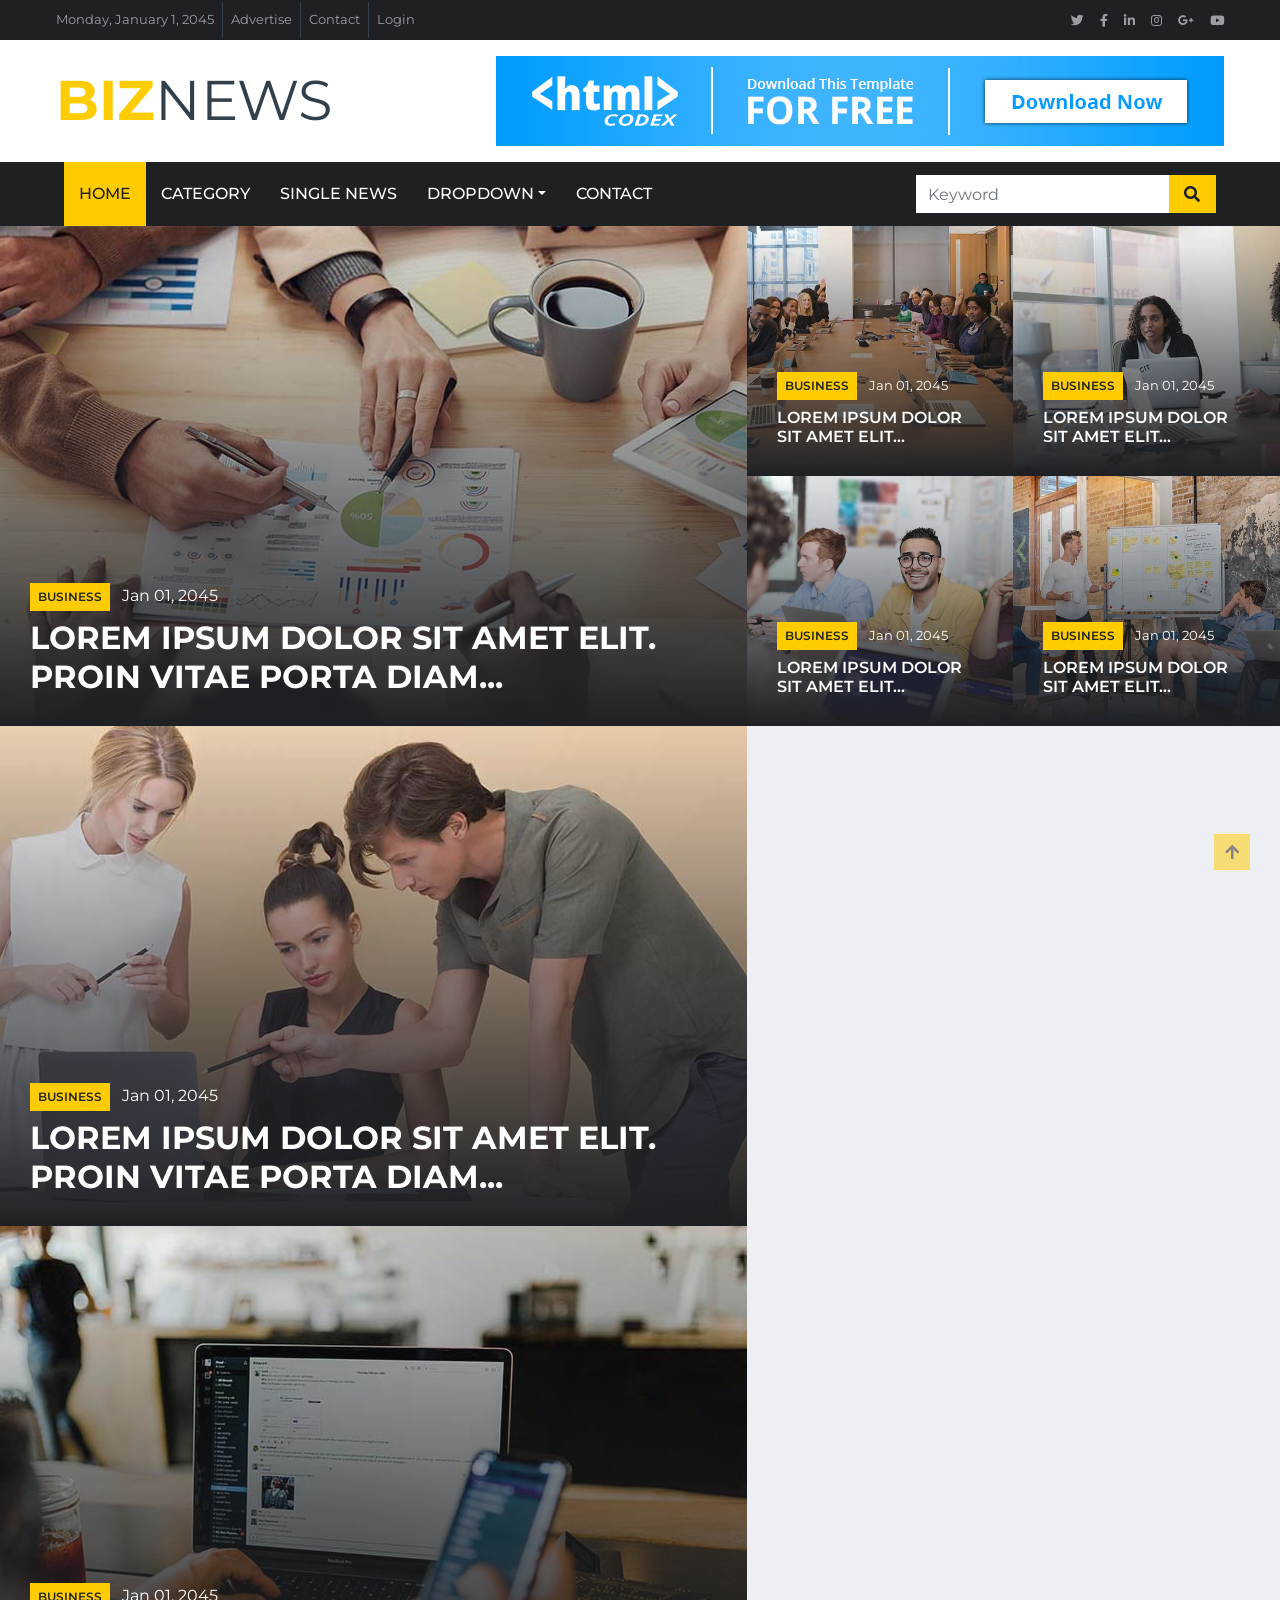
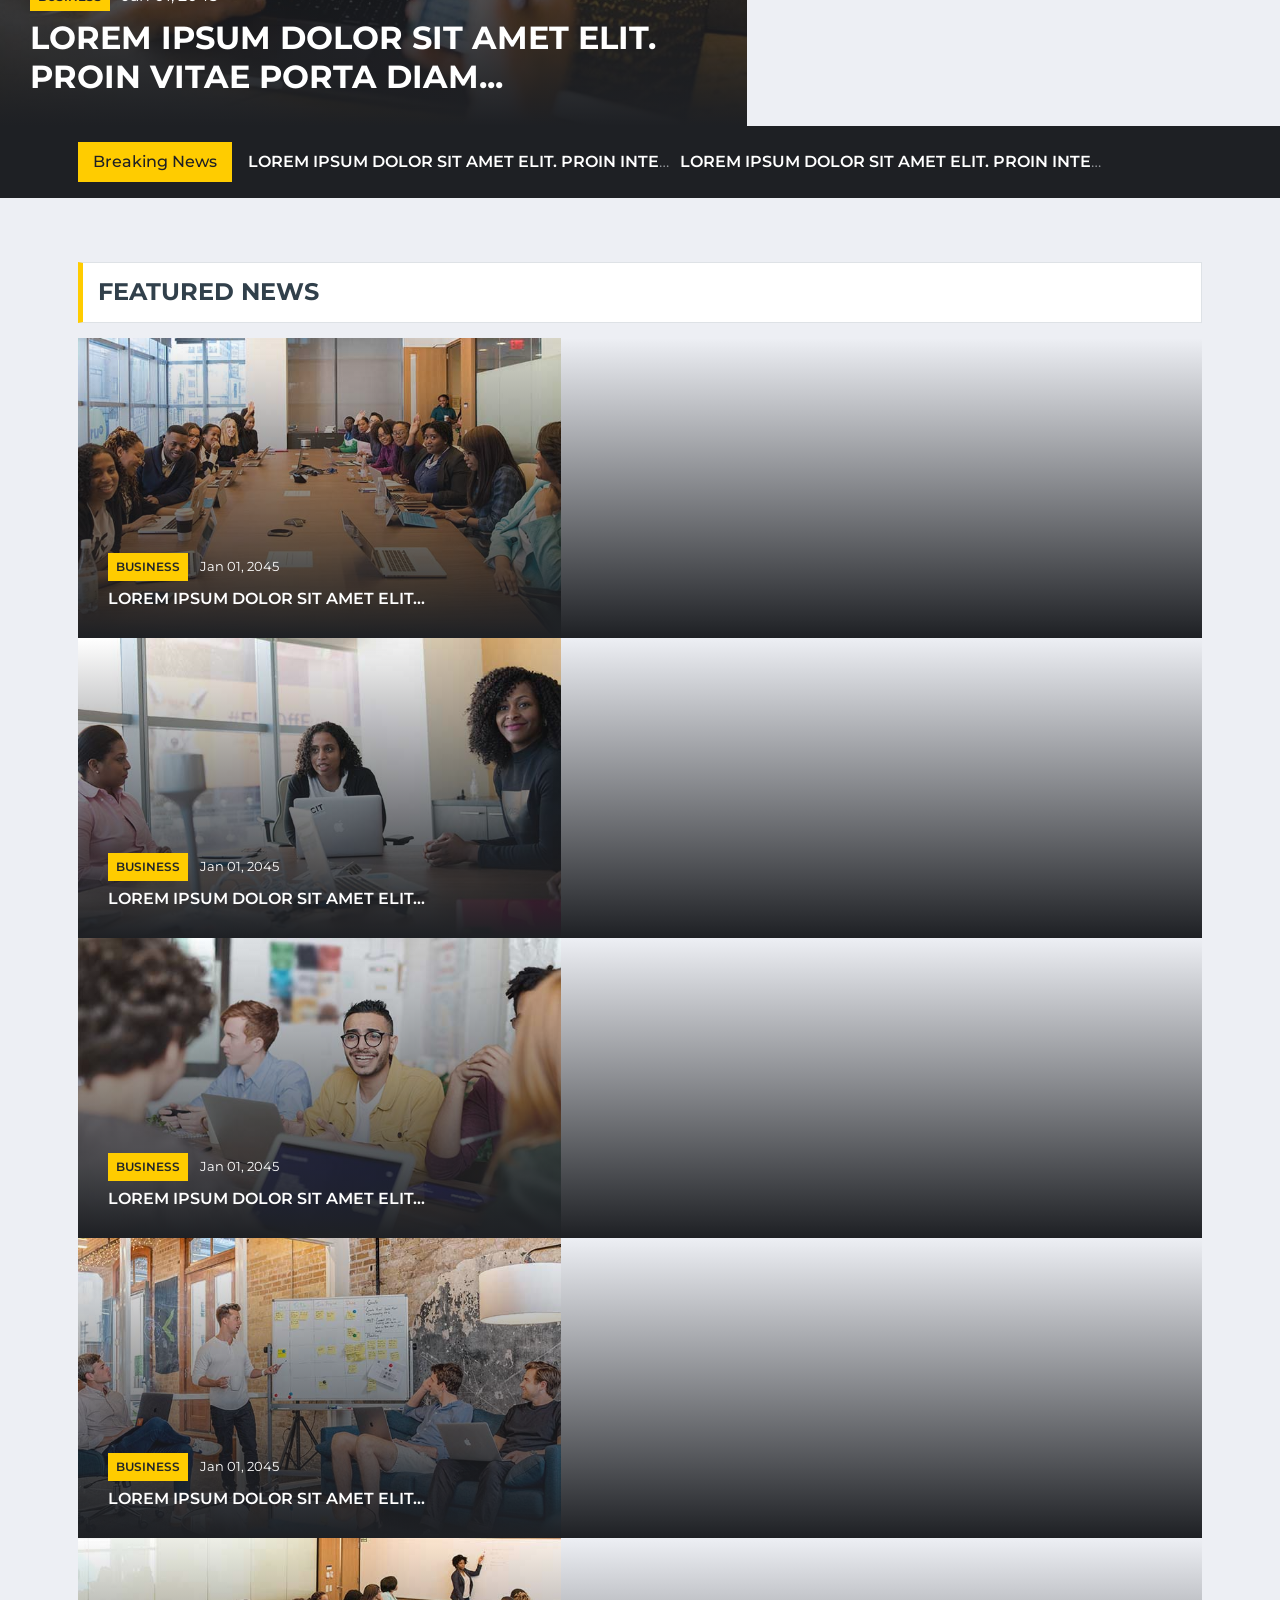
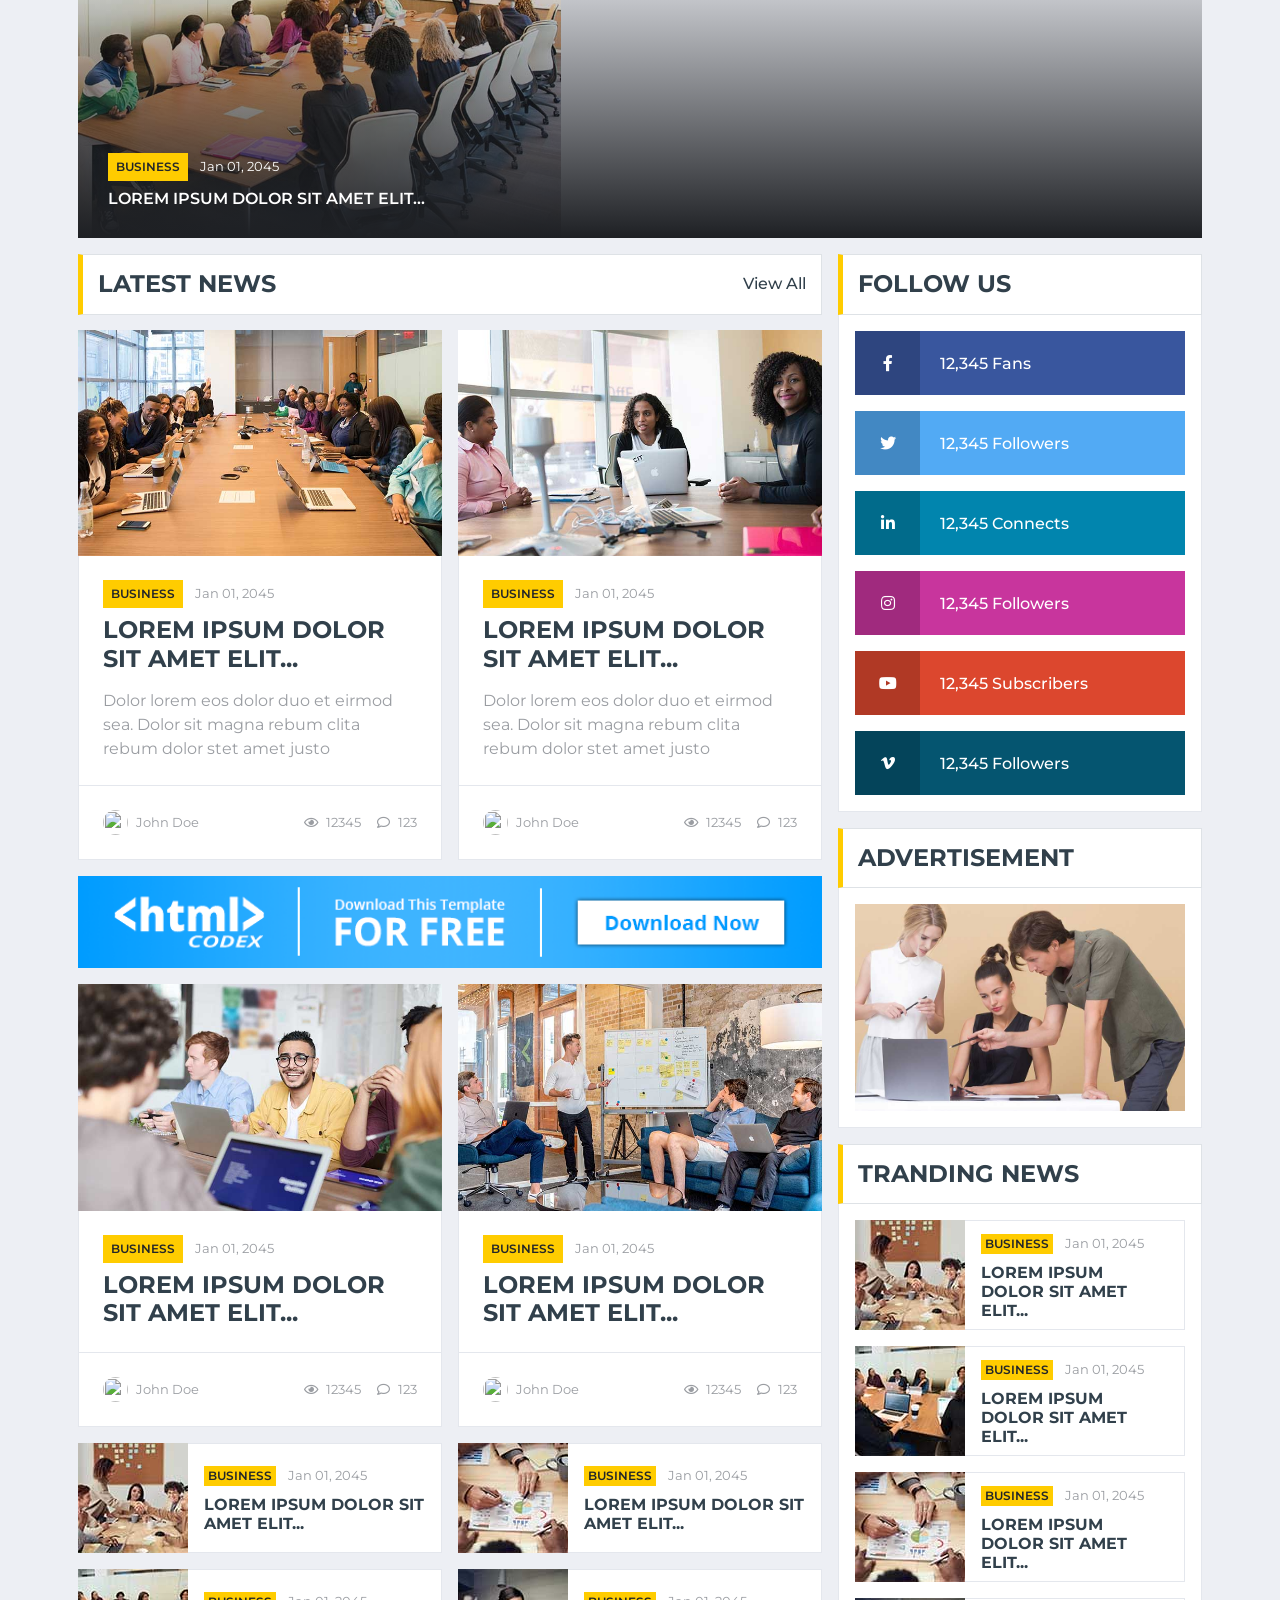
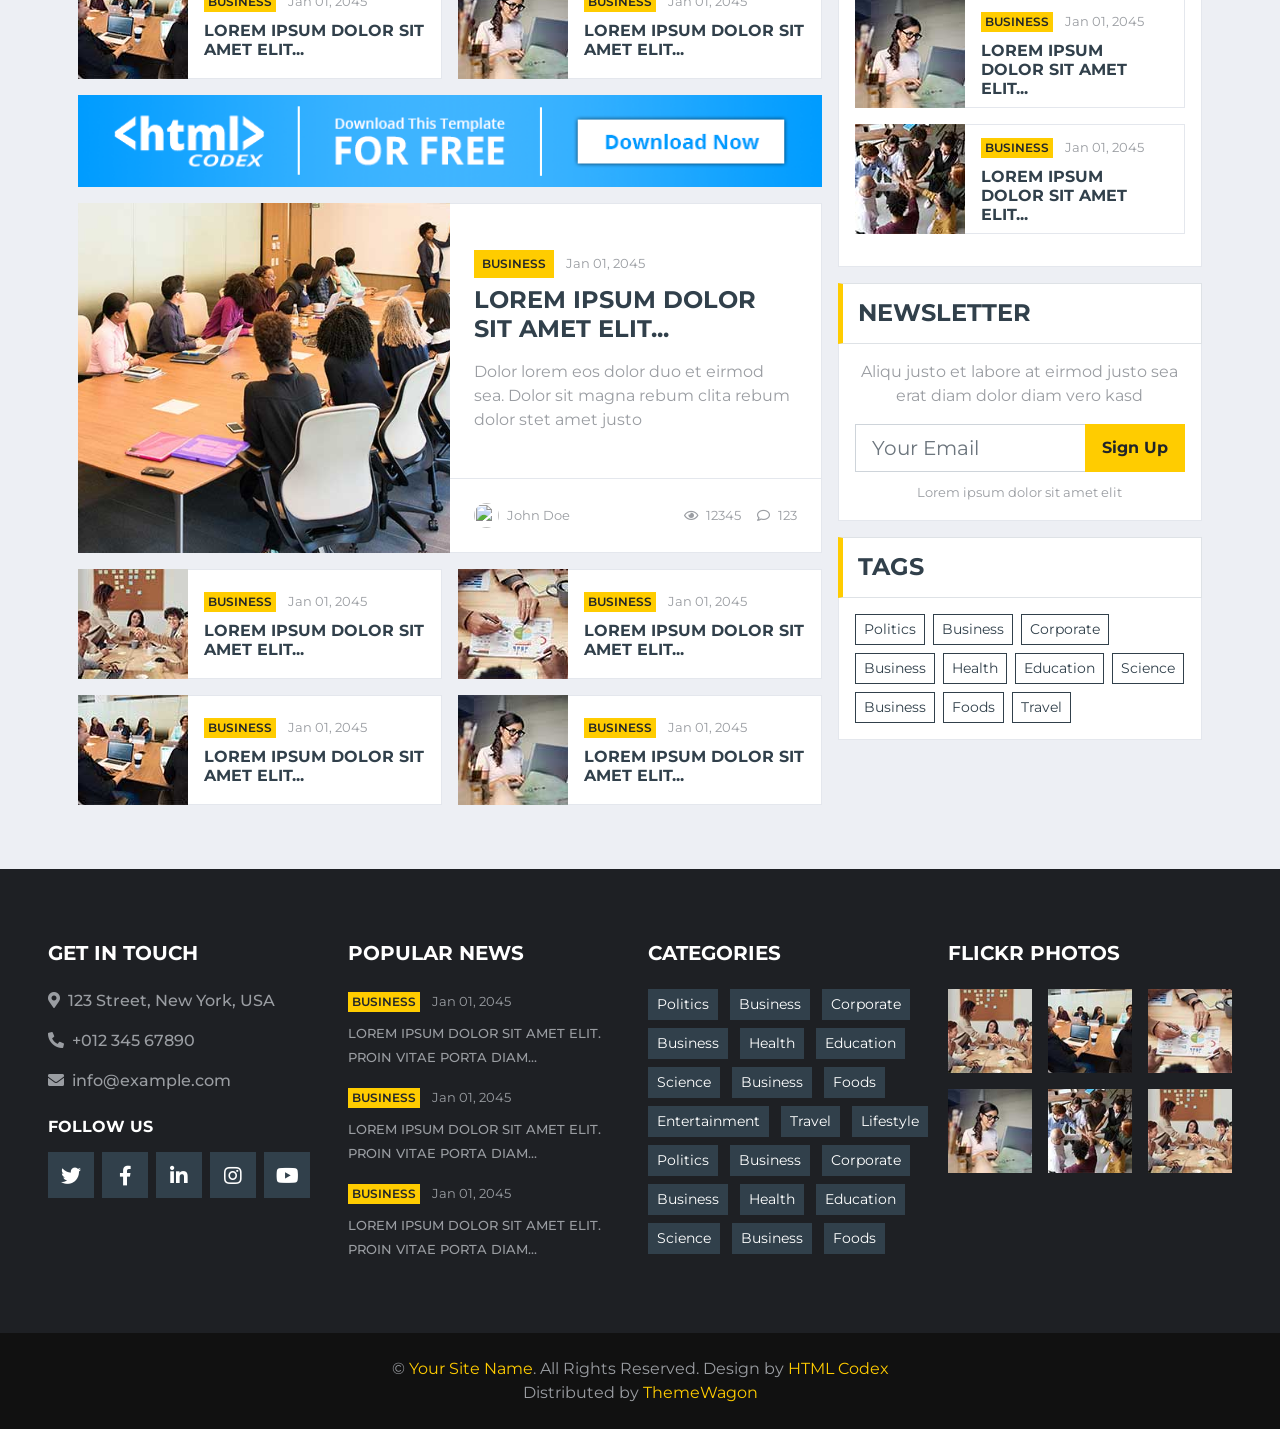
==== website/index.html @ 87447e47 "added the files" ====
<!DOCTYPE html>
<html lang="en">

<head>
    <meta charset="utf-8">
    <title>BizNews - Free News Website Template</title>
    <meta content="width=device-width, initial-scale=1.0" name="viewport">
    <meta content="Free HTML Templates" name="keywords">
    <meta content="Free HTML Templates" name="description">

    <!-- Favicon -->
    <link href="img/favicon.ico" rel="icon">

    <!-- Google Web Fonts -->
    <link rel="preconnect" href="https://fonts.gstatic.com">
    <link href="https://fonts.googleapis.com/css2?family=Montserrat:wght@400;500;600;700&display=swap" rel="stylesheet">  

    <!-- Font Awesome -->
    <link href="https://cdnjs.cloudflare.com/ajax/libs/font-awesome/5.15.0/css/all.min.css" rel="stylesheet">

    <!-- Libraries Stylesheet -->
    <link href="lib/owlcarousel/assets/owl.carousel.min.css" rel="stylesheet">

    <!-- Customized Bootstrap Stylesheet -->
    <link href="css/style.css" rel="stylesheet">
</head>

<body>
    <!-- Topbar Start -->
    <div class="container-fluid d-none d-lg-block">
        <div class="row align-items-center bg-dark px-lg-5">
            <div class="col-lg-9">
                <nav class="navbar navbar-expand-sm bg-dark p-0">
                    <ul class="navbar-nav ml-n2">
                        <li class="nav-item border-right border-secondary">
                            <a class="nav-link text-body small" href="#">Monday, January 1, 2045</a>
                        </li>
                        <li class="nav-item border-right border-secondary">
                            <a class="nav-link text-body small" href="#">Advertise</a>
                        </li>
                        <li class="nav-item border-right border-secondary">
                            <a class="nav-link text-body small" href="#">Contact</a>
                        </li>
                        <li class="nav-item">
                            <a class="nav-link text-body small" href="login.html">Login</a>
                        </li>
                    </ul>
                </nav>
            </div>
            <div class="col-lg-3 text-right d-none d-md-block">
                <nav class="navbar navbar-expand-sm bg-dark p-0">
                    <ul class="navbar-nav ml-auto mr-n2">
                        <li class="nav-item">
                            <a class="nav-link text-body" href="#"><small class="fab fa-twitter"></small></a>
                        </li>
                        <li class="nav-item">
                            <a class="nav-link text-body" href="#"><small class="fab fa-facebook-f"></small></a>
                        </li>
                        <li class="nav-item">
                            <a class="nav-link text-body" href="#"><small class="fab fa-linkedin-in"></small></a>
                        </li>
                        <li class="nav-item">
                            <a class="nav-link text-body" href="#"><small class="fab fa-instagram"></small></a>
                        </li>
                        <li class="nav-item">
                            <a class="nav-link text-body" href="#"><small class="fab fa-google-plus-g"></small></a>
                        </li>
                        <li class="nav-item">
                            <a class="nav-link text-body" href="#"><small class="fab fa-youtube"></small></a>
                        </li>
                    </ul>
                </nav>
            </div>
        </div>
        <div class="row align-items-center bg-white py-3 px-lg-5">
            <div class="col-lg-4">
                <a href="index.html" class="navbar-brand p-0 d-none d-lg-block">
                    <h1 class="m-0 display-4 text-uppercase text-primary">Biz<span class="text-secondary font-weight-normal">News</span></h1>
                </a>
            </div>
            <div class="col-lg-8 text-center text-lg-right">
                <a href="https://htmlcodex.com"><img class="img-fluid" src="img/ads-728x90.png" alt=""></a>
            </div>
        </div>
    </div>
    <!-- Topbar End -->


    <!-- Navbar Start -->
    <div class="container-fluid p-0">
        <nav class="navbar navbar-expand-lg bg-dark navbar-dark py-2 py-lg-0 px-lg-5">
            <a href="index.html" class="navbar-brand d-block d-lg-none">
                <h1 class="m-0 display-4 text-uppercase text-primary">Biz<span class="text-white font-weight-normal">News</span></h1>
            </a>
            <button type="button" class="navbar-toggler" data-toggle="collapse" data-target="#navbarCollapse">
                <span class="navbar-toggler-icon"></span>
            </button>
            <div class="collapse navbar-collapse justify-content-between px-0 px-lg-3" id="navbarCollapse">
                <div class="navbar-nav mr-auto py-0">
                    <a href="index.html" class="nav-item nav-link active">Home</a>
                    <a href="category.html" class="nav-item nav-link">Category</a>
                    <a href="single.html" class="nav-item nav-link">Single News</a>
                    <div class="nav-item dropdown">
                        <a href="#" class="nav-link dropdown-toggle" data-toggle="dropdown">Dropdown</a>
                        <div class="dropdown-menu rounded-0 m-0">
                            <a href="#" class="dropdown-item">Menu item 1</a>
                            <a href="#" class="dropdown-item">Menu item 2</a>
                            <a href="#" class="dropdown-item">Menu item 3</a>
                        </div>
                    </div>
                    <a href="contact.html" class="nav-item nav-link">Contact</a>
                </div>
                <div class="input-group ml-auto d-none d-lg-flex" style="width: 100%; max-width: 300px;">
                    <input type="text" class="form-control border-0" placeholder="Keyword">
                    <div class="input-group-append">
                        <button class="input-group-text bg-primary text-dark border-0 px-3"><i
                                class="fa fa-search"></i></button>
                    </div>
                </div>
            </div>
        </nav>
    </div>
    <!-- Navbar End -->


    <!-- Main News Slider Start -->
    <div class="container-fluid">
        <div class="row">
            <div class="col-lg-7 px-0">
                <div class="owl-carousel main-carousel position-relative">
                    <div class="position-relative overflow-hidden" style="height: 500px;">
                        <img class="img-fluid h-100" src="img/news-800x500-1.jpg" style="object-fit: cover;">
                        <div class="overlay">
                            <div class="mb-2">
                                <a class="badge badge-primary text-uppercase font-weight-semi-bold p-2 mr-2"
                                    href="">Business</a>
                                <a class="text-white" href="">Jan 01, 2045</a>
                            </div>
                            <a class="h2 m-0 text-white text-uppercase font-weight-bold" href="">Lorem ipsum dolor sit amet elit. Proin vitae porta diam...</a>
                        </div>
                    </div>
                    <div class="position-relative overflow-hidden" style="height: 500px;">
                        <img class="img-fluid h-100" src="img/news-800x500-2.jpg" style="object-fit: cover;">
                        <div class="overlay">
                            <div class="mb-2">
                                <a class="badge badge-primary text-uppercase font-weight-semi-bold p-2 mr-2"
                                    href="">Business</a>
                                <a class="text-white" href="">Jan 01, 2045</a>
                            </div>
                            <a class="h2 m-0 text-white text-uppercase font-weight-bold" href="">Lorem ipsum dolor sit amet elit. Proin vitae porta diam...</a>
                        </div>
                    </div>
                    <div class="position-relative overflow-hidden" style="height: 500px;">
                        <img class="img-fluid h-100" src="img/news-800x500-3.jpg" style="object-fit: cover;">
                        <div class="overlay">
                            <div class="mb-2">
                                <a class="badge badge-primary text-uppercase font-weight-semi-bold p-2 mr-2"
                                    href="">Business</a>
                                <a class="text-white" href="">Jan 01, 2045</a>
                            </div>
                            <a class="h2 m-0 text-white text-uppercase font-weight-bold" href="">Lorem ipsum dolor sit amet elit. Proin vitae porta diam...</a>
                        </div>
                    </div>
                </div>
            </div>
            <div class="col-lg-5 px-0">
                <div class="row mx-0">
                    <div class="col-md-6 px-0">
                        <div class="position-relative overflow-hidden" style="height: 250px;">
                            <img class="img-fluid w-100 h-100" src="img/news-700x435-1.jpg" style="object-fit: cover;">
                            <div class="overlay">
                                <div class="mb-2">
                                    <a class="badge badge-primary text-uppercase font-weight-semi-bold p-2 mr-2"
                                        href="">Business</a>
                                    <a class="text-white" href=""><small>Jan 01, 2045</small></a>
                                </div>
                                <a class="h6 m-0 text-white text-uppercase font-weight-semi-bold" href="">Lorem ipsum dolor sit amet elit...</a>
                            </div>
                        </div>
                    </div>
                    <div class="col-md-6 px-0">
                        <div class="position-relative overflow-hidden" style="height: 250px;">
                            <img class="img-fluid w-100 h-100" src="img/news-700x435-2.jpg" style="object-fit: cover;">
                            <div class="overlay">
                                <div class="mb-2">
                                    <a class="badge badge-primary text-uppercase font-weight-semi-bold p-2 mr-2"
                                        href="">Business</a>
                                    <a class="text-white" href=""><small>Jan 01, 2045</small></a>
                                </div>
                                <a class="h6 m-0 text-white text-uppercase font-weight-semi-bold" href="">Lorem ipsum dolor sit amet elit...</a>
                            </div>
                        </div>
                    </div>
                    <div class="col-md-6 px-0">
                        <div class="position-relative overflow-hidden" style="height: 250px;">
                            <img class="img-fluid w-100 h-100" src="img/news-700x435-3.jpg" style="object-fit: cover;">
                            <div class="overlay">
                                <div class="mb-2">
                                    <a class="badge badge-primary text-uppercase font-weight-semi-bold p-2 mr-2"
                                        href="">Business</a>
                                    <a class="text-white" href=""><small>Jan 01, 2045</small></a>
                                </div>
                                <a class="h6 m-0 text-white text-uppercase font-weight-semi-bold" href="">Lorem ipsum dolor sit amet elit...</a>
                            </div>
                        </div>
                    </div>
                    <div class="col-md-6 px-0">
                        <div class="position-relative overflow-hidden" style="height: 250px;">
                            <img class="img-fluid w-100 h-100" src="img/news-700x435-4.jpg" style="object-fit: cover;">
                            <div class="overlay">
                                <div class="mb-2">
                                    <a class="badge badge-primary text-uppercase font-weight-semi-bold p-2 mr-2"
                                        href="">Business</a>
                                    <a class="text-white" href=""><small>Jan 01, 2045</small></a>
                                </div>
                                <a class="h6 m-0 text-white text-uppercase font-weight-semi-bold" href="">Lorem ipsum dolor sit amet elit...</a>
                            </div>
                        </div>
                    </div>
                </div>
            </div>
        </div>
    </div>
    <!-- Main News Slider End -->


    <!-- Breaking News Start -->
    <div class="container-fluid bg-dark py-3 mb-3">
        <div class="container">
            <div class="row align-items-center bg-dark">
                <div class="col-12">
                    <div class="d-flex justify-content-between">
                        <div class="bg-primary text-dark text-center font-weight-medium py-2" style="width: 170px;">Breaking News</div>
                        <div class="owl-carousel tranding-carousel position-relative d-inline-flex align-items-center ml-3"
                            style="width: calc(100% - 170px); padding-right: 90px;">
                            <div class="text-truncate"><a class="text-white text-uppercase font-weight-semi-bold" href="">Lorem ipsum dolor sit amet elit. Proin interdum lacus eget ante tincidunt, sed faucibus nisl sodales</a></div>
                            <div class="text-truncate"><a class="text-white text-uppercase font-weight-semi-bold" href="">Lorem ipsum dolor sit amet elit. Proin interdum lacus eget ante tincidunt, sed faucibus nisl sodales</a></div>
                        </div>
                    </div>
                </div>
            </div>
        </div>
    </div>
    <!-- Breaking News End -->


    <!-- Featured News Slider Start -->
    <div class="container-fluid pt-5 mb-3">
        <div class="container">
            <div class="section-title">
                <h4 class="m-0 text-uppercase font-weight-bold">Featured News</h4>
            </div>
            <div class="owl-carousel news-carousel carousel-item-4 position-relative">
                <div class="position-relative overflow-hidden" style="height: 300px;">
                    <img class="img-fluid h-100" src="img/news-700x435-1.jpg" style="object-fit: cover;">
                    <div class="overlay">
                        <div class="mb-2">
                            <a class="badge badge-primary text-uppercase font-weight-semi-bold p-2 mr-2"
                                href="">Business</a>
                            <a class="text-white" href=""><small>Jan 01, 2045</small></a>
                        </div>
                        <a class="h6 m-0 text-white text-uppercase font-weight-semi-bold" href="">Lorem ipsum dolor sit amet elit...</a>
                    </div>
                </div>
                <div class="position-relative overflow-hidden" style="height: 300px;">
                    <img class="img-fluid h-100" src="img/news-700x435-2.jpg" style="object-fit: cover;">
                    <div class="overlay">
                        <div class="mb-2">
                            <a class="badge badge-primary text-uppercase font-weight-semi-bold p-2 mr-2"
                                href="">Business</a>
                            <a class="text-white" href=""><small>Jan 01, 2045</small></a>
                        </div>
                        <a class="h6 m-0 text-white text-uppercase font-weight-semi-bold" href="">Lorem ipsum dolor sit amet elit...</a>
                    </div>
                </div>
                <div class="position-relative overflow-hidden" style="height: 300px;">
                    <img class="img-fluid h-100" src="img/news-700x435-3.jpg" style="object-fit: cover;">
                    <div class="overlay">
                        <div class="mb-2">
                            <a class="badge badge-primary text-uppercase font-weight-semi-bold p-2 mr-2"
                                href="">Business</a>
                            <a class="text-white" href=""><small>Jan 01, 2045</small></a>
                        </div>
                        <a class="h6 m-0 text-white text-uppercase font-weight-semi-bold" href="">Lorem ipsum dolor sit amet elit...</a>
                    </div>
                </div>
                <div class="position-relative overflow-hidden" style="height: 300px;">
                    <img class="img-fluid h-100" src="img/news-700x435-4.jpg" style="object-fit: cover;">
                    <div class="overlay">
                        <div class="mb-2">
                            <a class="badge badge-primary text-uppercase font-weight-semi-bold p-2 mr-2"
                                href="">Business</a>
                            <a class="text-white" href=""><small>Jan 01, 2045</small></a>
                        </div>
                        <a class="h6 m-0 text-white text-uppercase font-weight-semi-bold" href="">Lorem ipsum dolor sit amet elit...</a>
                    </div>
                </div>
                <div class="position-relative overflow-hidden" style="height: 300px;">
                    <img class="img-fluid h-100" src="img/news-700x435-5.jpg" style="object-fit: cover;">
                    <div class="overlay">
                        <div class="mb-2">
                            <a class="badge badge-primary text-uppercase font-weight-semi-bold p-2 mr-2"
                                href="">Business</a>
                            <a class="text-white" href=""><small>Jan 01, 2045</small></a>
                        </div>
                        <a class="h6 m-0 text-white text-uppercase font-weight-semi-bold" href="">Lorem ipsum dolor sit amet elit...</a>
                    </div>
                </div>
            </div>
        </div>
    </div>
    <!-- Featured News Slider End -->


    <!-- News With Sidebar Start -->
    <div class="container-fluid">
        <div class="container">
            <div class="row">
                <div class="col-lg-8">
                    <div class="row">
                        <div class="col-12">
                            <div class="section-title">
                                <h4 class="m-0 text-uppercase font-weight-bold">Latest News</h4>
                                <a class="text-secondary font-weight-medium text-decoration-none" href="">View All</a>
                            </div>
                        </div>
                        <div class="col-lg-6">
                            <div class="position-relative mb-3">
                                <img class="img-fluid w-100" src="img/news-700x435-1.jpg" style="object-fit: cover;">
                                <div class="bg-white border border-top-0 p-4">
                                    <div class="mb-2">
                                        <a class="badge badge-primary text-uppercase font-weight-semi-bold p-2 mr-2"
                                            href="">Business</a>
                                        <a class="text-body" href=""><small>Jan 01, 2045</small></a>
                                    </div>
                                    <a class="h4 d-block mb-3 text-secondary text-uppercase font-weight-bold" href="">Lorem ipsum dolor sit amet elit...</a>
                                    <p class="m-0">Dolor lorem eos dolor duo et eirmod sea. Dolor sit magna
                                        rebum clita rebum dolor stet amet justo</p>
                                </div>
                                <div class="d-flex justify-content-between bg-white border border-top-0 p-4">
                                    <div class="d-flex align-items-center">
                                        <img class="rounded-circle mr-2" src="img/user.jpg" width="25" height="25" alt="">
                                        <small>John Doe</small>
                                    </div>
                                    <div class="d-flex align-items-center">
                                        <small class="ml-3"><i class="far fa-eye mr-2"></i>12345</small>
                                        <small class="ml-3"><i class="far fa-comment mr-2"></i>123</small>
                                    </div>
                                </div>
                            </div>
                        </div>
                        <div class="col-lg-6">
                            <div class="position-relative mb-3">
                                <img class="img-fluid w-100" src="img/news-700x435-2.jpg" style="object-fit: cover;">
                                <div class="bg-white border border-top-0 p-4">
                                    <div class="mb-2">
                                        <a class="badge badge-primary text-uppercase font-weight-semi-bold p-2 mr-2"
                                            href="">Business</a>
                                        <a class="text-body" href=""><small>Jan 01, 2045</small></a>
                                    </div>
                                    <a class="h4 d-block mb-3 text-secondary text-uppercase font-weight-bold" href="">Lorem ipsum dolor sit amet elit...</a>
                                    <p class="m-0">Dolor lorem eos dolor duo et eirmod sea. Dolor sit magna
                                        rebum clita rebum dolor stet amet justo</p>
                                </div>
                                <div class="d-flex justify-content-between bg-white border border-top-0 p-4">
                                    <div class="d-flex align-items-center">
                                        <img class="rounded-circle mr-2" src="img/user.jpg" width="25" height="25" alt="">
                                        <small>John Doe</small>
                                    </div>
                                    <div class="d-flex align-items-center">
                                        <small class="ml-3"><i class="far fa-eye mr-2"></i>12345</small>
                                        <small class="ml-3"><i class="far fa-comment mr-2"></i>123</small>
                                    </div>
                                </div>
                            </div>
                        </div>
                        <div class="col-lg-12 mb-3">
                            <a href=""><img class="img-fluid w-100" src="img/ads-728x90.png" alt=""></a>
                        </div>
                        <div class="col-lg-6">
                            <div class="position-relative mb-3">
                                <img class="img-fluid w-100" src="img/news-700x435-3.jpg" style="object-fit: cover;">
                                <div class="bg-white border border-top-0 p-4">
                                    <div class="mb-2">
                                        <a class="badge badge-primary text-uppercase font-weight-semi-bold p-2 mr-2"
                                            href="">Business</a>
                                        <a class="text-body" href=""><small>Jan 01, 2045</small></a>
                                    </div>
                                    <a class="h4 d-block mb-0 text-secondary text-uppercase font-weight-bold" href="">Lorem ipsum dolor sit amet elit...</a>
                                </div>
                                <div class="d-flex justify-content-between bg-white border border-top-0 p-4">
                                    <div class="d-flex align-items-center">
                                        <img class="rounded-circle mr-2" src="img/user.jpg" width="25" height="25" alt="">
                                        <small>John Doe</small>
                                    </div>
                                    <div class="d-flex align-items-center">
                                        <small class="ml-3"><i class="far fa-eye mr-2"></i>12345</small>
                                        <small class="ml-3"><i class="far fa-comment mr-2"></i>123</small>
                                    </div>
                                </div>
                            </div>
                        </div>
                        <div class="col-lg-6">
                            <div class="position-relative mb-3">
                                <img class="img-fluid w-100" src="img/news-700x435-4.jpg" style="object-fit: cover;">
                                <div class="bg-white border border-top-0 p-4">
                                    <div class="mb-2">
                                        <a class="badge badge-primary text-uppercase font-weight-semi-bold p-2 mr-2"
                                            href="">Business</a>
                                        <a class="text-body" href=""><small>Jan 01, 2045</small></a>
                                    </div>
                                    <a class="h4 d-block mb-0 text-secondary text-uppercase font-weight-bold" href="">Lorem ipsum dolor sit amet elit...</a>
                                </div>
                                <div class="d-flex justify-content-between bg-white border border-top-0 p-4">
                                    <div class="d-flex align-items-center">
                                        <img class="rounded-circle mr-2" src="img/user.jpg" width="25" height="25" alt="">
                                        <small>John Doe</small>
                                    </div>
                                    <div class="d-flex align-items-center">
                                        <small class="ml-3"><i class="far fa-eye mr-2"></i>12345</small>
                                        <small class="ml-3"><i class="far fa-comment mr-2"></i>123</small>
                                    </div>
                                </div>
                            </div>
                        </div>
                        <div class="col-lg-6">
                            <div class="d-flex align-items-center bg-white mb-3" style="height: 110px;">
                                <img class="img-fluid" src="img/news-110x110-1.jpg" alt="">
                                <div class="w-100 h-100 px-3 d-flex flex-column justify-content-center border border-left-0">
                                    <div class="mb-2">
                                        <a class="badge badge-primary text-uppercase font-weight-semi-bold p-1 mr-2" href="">Business</a>
                                        <a class="text-body" href=""><small>Jan 01, 2045</small></a>
                                    </div>
                                    <a class="h6 m-0 text-secondary text-uppercase font-weight-bold" href="">Lorem ipsum dolor sit amet elit...</a>
                                </div>
                            </div>
                            <div class="d-flex align-items-center bg-white mb-3" style="height: 110px;">
                                <img class="img-fluid" src="img/news-110x110-2.jpg" alt="">
                                <div class="w-100 h-100 px-3 d-flex flex-column justify-content-center border border-left-0">
                                    <div class="mb-2">
                                        <a class="badge badge-primary text-uppercase font-weight-semi-bold p-1 mr-2" href="">Business</a>
                                        <a class="text-body" href=""><small>Jan 01, 2045</small></a>
                                    </div>
                                    <a class="h6 m-0 text-secondary text-uppercase font-weight-bold" href="">Lorem ipsum dolor sit amet elit...</a>
                                </div>
                            </div>
                        </div>
                        <div class="col-lg-6">
                            <div class="d-flex align-items-center bg-white mb-3" style="height: 110px;">
                                <img class="img-fluid" src="img/news-110x110-3.jpg" alt="">
                                <div class="w-100 h-100 px-3 d-flex flex-column justify-content-center border border-left-0">
                                    <div class="mb-2">
                                        <a class="badge badge-primary text-uppercase font-weight-semi-bold p-1 mr-2" href="">Business</a>
                                        <a class="text-body" href=""><small>Jan 01, 2045</small></a>
                                    </div>
                                    <a class="h6 m-0 text-secondary text-uppercase font-weight-bold" href="">Lorem ipsum dolor sit amet elit...</a>
                                </div>
                            </div>
                            <div class="d-flex align-items-center bg-white mb-3" style="height: 110px;">
                                <img class="img-fluid" src="img/news-110x110-4.jpg" alt="">
                                <div class="w-100 h-100 px-3 d-flex flex-column justify-content-center border border-left-0">
                                    <div class="mb-2">
                                        <a class="badge badge-primary text-uppercase font-weight-semi-bold p-1 mr-2" href="">Business</a>
                                        <a class="text-body" href=""><small>Jan 01, 2045</small></a>
                                    </div>
                                    <a class="h6 m-0 text-secondary text-uppercase font-weight-bold" href="">Lorem ipsum dolor sit amet elit...</a>
                                </div>
                            </div>
                        </div>
                        <div class="col-lg-12 mb-3">
                            <a href=""><img class="img-fluid w-100" src="img/ads-728x90.png" alt=""></a>
                        </div>
                        <div class="col-lg-12">
                            <div class="row news-lg mx-0 mb-3">
                                <div class="col-md-6 h-100 px-0">
                                    <img class="img-fluid h-100" src="img/news-700x435-5.jpg" style="object-fit: cover;">
                                </div>
                                <div class="col-md-6 d-flex flex-column border bg-white h-100 px-0">
                                    <div class="mt-auto p-4">
                                        <div class="mb-2">
                                            <a class="badge badge-primary text-uppercase font-weight-semi-bold p-2 mr-2"
                                                href="">Business</a>
                                            <a class="text-body" href=""><small>Jan 01, 2045</small></a>
                                        </div>
                                        <a class="h4 d-block mb-3 text-secondary text-uppercase font-weight-bold" href="">Lorem ipsum dolor sit amet elit...</a>
                                        <p class="m-0">Dolor lorem eos dolor duo et eirmod sea. Dolor sit magna
                                            rebum clita rebum dolor stet amet justo</p>
                                    </div>
                                    <div class="d-flex justify-content-between bg-white border-top mt-auto p-4">
                                        <div class="d-flex align-items-center">
                                            <img class="rounded-circle mr-2" src="img/user.jpg" width="25" height="25" alt="">
                                            <small>John Doe</small>
                                        </div>
                                        <div class="d-flex align-items-center">
                                            <small class="ml-3"><i class="far fa-eye mr-2"></i>12345</small>
                                            <small class="ml-3"><i class="far fa-comment mr-2"></i>123</small>
                                        </div>
                                    </div>
                                </div>
                            </div>
                        </div>
                        <div class="col-lg-6">
                            <div class="d-flex align-items-center bg-white mb-3" style="height: 110px;">
                                <img class="img-fluid" src="img/news-110x110-1.jpg" alt="">
                                <div class="w-100 h-100 px-3 d-flex flex-column justify-content-center border border-left-0">
                                    <div class="mb-2">
                                        <a class="badge badge-primary text-uppercase font-weight-semi-bold p-1 mr-2" href="">Business</a>
                                        <a class="text-body" href=""><small>Jan 01, 2045</small></a>
                                    </div>
                                    <a class="h6 m-0 text-secondary text-uppercase font-weight-bold" href="">Lorem ipsum dolor sit amet elit...</a>
                                </div>
                            </div>
                            <div class="d-flex align-items-center bg-white mb-3" style="height: 110px;">
                                <img class="img-fluid" src="img/news-110x110-2.jpg" alt="">
                                <div class="w-100 h-100 px-3 d-flex flex-column justify-content-center border border-left-0">
                                    <div class="mb-2">
                                        <a class="badge badge-primary text-uppercase font-weight-semi-bold p-1 mr-2" href="">Business</a>
                                        <a class="text-body" href=""><small>Jan 01, 2045</small></a>
                                    </div>
                                    <a class="h6 m-0 text-secondary text-uppercase font-weight-bold" href="">Lorem ipsum dolor sit amet elit...</a>
                                </div>
                            </div>
                        </div>
                        <div class="col-lg-6">
                            <div class="d-flex align-items-center bg-white mb-3" style="height: 110px;">
                                <img class="img-fluid" src="img/news-110x110-3.jpg" alt="">
                                <div class="w-100 h-100 px-3 d-flex flex-column justify-content-center border border-left-0">
                                    <div class="mb-2">
                                        <a class="badge badge-primary text-uppercase font-weight-semi-bold p-1 mr-2" href="">Business</a>
                                        <a class="text-body" href=""><small>Jan 01, 2045</small></a>
                                    </div>
                                    <a class="h6 m-0 text-secondary text-uppercase font-weight-bold" href="">Lorem ipsum dolor sit amet elit...</a>
                                </div>
                            </div>
                            <div class="d-flex align-items-center bg-white mb-3" style="height: 110px;">
                                <img class="img-fluid" src="img/news-110x110-4.jpg" alt="">
                                <div class="w-100 h-100 px-3 d-flex flex-column justify-content-center border border-left-0">
                                    <div class="mb-2">
                                        <a class="badge badge-primary text-uppercase font-weight-semi-bold p-1 mr-2" href="">Business</a>
                                        <a class="text-body" href=""><small>Jan 01, 2045</small></a>
                                    </div>
                                    <a class="h6 m-0 text-secondary text-uppercase font-weight-bold" href="">Lorem ipsum dolor sit amet elit...</a>
                                </div>
                            </div>
                        </div>
                    </div>
                </div>
                
                <div class="col-lg-4">
                    <!-- Social Follow Start -->
                    <div class="mb-3">
                        <div class="section-title mb-0">
                            <h4 class="m-0 text-uppercase font-weight-bold">Follow Us</h4>
                        </div>
                        <div class="bg-white border border-top-0 p-3">
                            <a href="" class="d-block w-100 text-white text-decoration-none mb-3" style="background: #39569E;">
                                <i class="fab fa-facebook-f text-center py-4 mr-3" style="width: 65px; background: rgba(0, 0, 0, .2);"></i>
                                <span class="font-weight-medium">12,345 Fans</span>
                            </a>
                            <a href="" class="d-block w-100 text-white text-decoration-none mb-3" style="background: #52AAF4;">
                                <i class="fab fa-twitter text-center py-4 mr-3" style="width: 65px; background: rgba(0, 0, 0, .2);"></i>
                                <span class="font-weight-medium">12,345 Followers</span>
                            </a>
                            <a href="" class="d-block w-100 text-white text-decoration-none mb-3" style="background: #0185AE;">
                                <i class="fab fa-linkedin-in text-center py-4 mr-3" style="width: 65px; background: rgba(0, 0, 0, .2);"></i>
                                <span class="font-weight-medium">12,345 Connects</span>
                            </a>
                            <a href="" class="d-block w-100 text-white text-decoration-none mb-3" style="background: #C8359D;">
                                <i class="fab fa-instagram text-center py-4 mr-3" style="width: 65px; background: rgba(0, 0, 0, .2);"></i>
                                <span class="font-weight-medium">12,345 Followers</span>
                            </a>
                            <a href="" class="d-block w-100 text-white text-decoration-none mb-3" style="background: #DC472E;">
                                <i class="fab fa-youtube text-center py-4 mr-3" style="width: 65px; background: rgba(0, 0, 0, .2);"></i>
                                <span class="font-weight-medium">12,345 Subscribers</span>
                            </a>
                            <a href="" class="d-block w-100 text-white text-decoration-none" style="background: #055570;">
                                <i class="fab fa-vimeo-v text-center py-4 mr-3" style="width: 65px; background: rgba(0, 0, 0, .2);"></i>
                                <span class="font-weight-medium">12,345 Followers</span>
                            </a>
                        </div>
                    </div>
                    <!-- Social Follow End -->

                    <!-- Ads Start -->
                    <div class="mb-3">
                        <div class="section-title mb-0">
                            <h4 class="m-0 text-uppercase font-weight-bold">Advertisement</h4>
                        </div>
                        <div class="bg-white text-center border border-top-0 p-3">
                            <a href=""><img class="img-fluid" src="img/news-800x500-2.jpg" alt=""></a>
                        </div>
                    </div>
                    <!-- Ads End -->

                    <!-- Popular News Start -->
                    <div class="mb-3">
                        <div class="section-title mb-0">
                            <h4 class="m-0 text-uppercase font-weight-bold">Tranding News</h4>
                        </div>
                        <div class="bg-white border border-top-0 p-3">
                            <div class="d-flex align-items-center bg-white mb-3" style="height: 110px;">
                                <img class="img-fluid" src="img/news-110x110-1.jpg" alt="">
                                <div class="w-100 h-100 px-3 d-flex flex-column justify-content-center border border-left-0">
                                    <div class="mb-2">
                                        <a class="badge badge-primary text-uppercase font-weight-semi-bold p-1 mr-2" href="">Business</a>
                                        <a class="text-body" href=""><small>Jan 01, 2045</small></a>
                                    </div>
                                    <a class="h6 m-0 text-secondary text-uppercase font-weight-bold" href="">Lorem ipsum dolor sit amet elit...</a>
                                </div>
                            </div>
                            <div class="d-flex align-items-center bg-white mb-3" style="height: 110px;">
                                <img class="img-fluid" src="img/news-110x110-2.jpg" alt="">
                                <div class="w-100 h-100 px-3 d-flex flex-column justify-content-center border border-left-0">
                                    <div class="mb-2">
                                        <a class="badge badge-primary text-uppercase font-weight-semi-bold p-1 mr-2" href="">Business</a>
                                        <a class="text-body" href=""><small>Jan 01, 2045</small></a>
                                    </div>
                                    <a class="h6 m-0 text-secondary text-uppercase font-weight-bold" href="">Lorem ipsum dolor sit amet elit...</a>
                                </div>
                            </div>
                            <div class="d-flex align-items-center bg-white mb-3" style="height: 110px;">
                                <img class="img-fluid" src="img/news-110x110-3.jpg" alt="">
                                <div class="w-100 h-100 px-3 d-flex flex-column justify-content-center border border-left-0">
                                    <div class="mb-2">
                                        <a class="badge badge-primary text-uppercase font-weight-semi-bold p-1 mr-2" href="">Business</a>
                                        <a class="text-body" href=""><small>Jan 01, 2045</small></a>
                                    </div>
                                    <a class="h6 m-0 text-secondary text-uppercase font-weight-bold" href="">Lorem ipsum dolor sit amet elit...</a>
                                </div>
                            </div>
                            <div class="d-flex align-items-center bg-white mb-3" style="height: 110px;">
                                <img class="img-fluid" src="img/news-110x110-4.jpg" alt="">
                                <div class="w-100 h-100 px-3 d-flex flex-column justify-content-center border border-left-0">
                                    <div class="mb-2">
                                        <a class="badge badge-primary text-uppercase font-weight-semi-bold p-1 mr-2" href="">Business</a>
                                        <a class="text-body" href=""><small>Jan 01, 2045</small></a>
                                    </div>
                                    <a class="h6 m-0 text-secondary text-uppercase font-weight-bold" href="">Lorem ipsum dolor sit amet elit...</a>
                                </div>
                            </div>
                            <div class="d-flex align-items-center bg-white mb-3" style="height: 110px;">
                                <img class="img-fluid" src="img/news-110x110-5.jpg" alt="">
                                <div class="w-100 h-100 px-3 d-flex flex-column justify-content-center border border-left-0">
                                    <div class="mb-2">
                                        <a class="badge badge-primary text-uppercase font-weight-semi-bold p-1 mr-2" href="">Business</a>
                                        <a class="text-body" href=""><small>Jan 01, 2045</small></a>
                                    </div>
                                    <a class="h6 m-0 text-secondary text-uppercase font-weight-bold" href="">Lorem ipsum dolor sit amet elit...</a>
                                </div>
                            </div>
                        </div>
                    </div>
                    <!-- Popular News End -->

                    <!-- Newsletter Start -->
                    <div class="mb-3">
                        <div class="section-title mb-0">
                            <h4 class="m-0 text-uppercase font-weight-bold">Newsletter</h4>
                        </div>
                        <div class="bg-white text-center border border-top-0 p-3">
                            <p>Aliqu justo et labore at eirmod justo sea erat diam dolor diam vero kasd</p>
                            <div class="input-group mb-2" style="width: 100%;">
                                <input type="text" class="form-control form-control-lg" placeholder="Your Email">
                                <div class="input-group-append">
                                    <button class="btn btn-primary font-weight-bold px-3">Sign Up</button>
                                </div>
                            </div>
                            <small>Lorem ipsum dolor sit amet elit</small>
                        </div>
                    </div>
                    <!-- Newsletter End -->

                    <!-- Tags Start -->
                    <div class="mb-3">
                        <div class="section-title mb-0">
                            <h4 class="m-0 text-uppercase font-weight-bold">Tags</h4>
                        </div>
                        <div class="bg-white border border-top-0 p-3">
                            <div class="d-flex flex-wrap m-n1">
                                <a href="" class="btn btn-sm btn-outline-secondary m-1">Politics</a>
                                <a href="" class="btn btn-sm btn-outline-secondary m-1">Business</a>
                                <a href="" class="btn btn-sm btn-outline-secondary m-1">Corporate</a>
                                <a href="" class="btn btn-sm btn-outline-secondary m-1">Business</a>
                                <a href="" class="btn btn-sm btn-outline-secondary m-1">Health</a>
                                <a href="" class="btn btn-sm btn-outline-secondary m-1">Education</a>
                                <a href="" class="btn btn-sm btn-outline-secondary m-1">Science</a>
                                <a href="" class="btn btn-sm btn-outline-secondary m-1">Business</a>
                                <a href="" class="btn btn-sm btn-outline-secondary m-1">Foods</a>
                                <a href="" class="btn btn-sm btn-outline-secondary m-1">Travel</a>
                            </div>
                        </div>
                    </div>
                    <!-- Tags End -->
                </div>
            </div>
        </div>
    </div>
    <!-- News With Sidebar End -->


    <!-- Footer Start -->
    <div class="container-fluid bg-dark pt-5 px-sm-3 px-md-5 mt-5">
        <div class="row py-4">
            <div class="col-lg-3 col-md-6 mb-5">
                <h5 class="mb-4 text-white text-uppercase font-weight-bold">Get In Touch</h5>
                <p class="font-weight-medium"><i class="fa fa-map-marker-alt mr-2"></i>123 Street, New York, USA</p>
                <p class="font-weight-medium"><i class="fa fa-phone-alt mr-2"></i>+012 345 67890</p>
                <p class="font-weight-medium"><i class="fa fa-envelope mr-2"></i>info@example.com</p>
                <h6 class="mt-4 mb-3 text-white text-uppercase font-weight-bold">Follow Us</h6>
                <div class="d-flex justify-content-start">
                    <a class="btn btn-lg btn-secondary btn-lg-square mr-2" href="#"><i class="fab fa-twitter"></i></a>
                    <a class="btn btn-lg btn-secondary btn-lg-square mr-2" href="#"><i class="fab fa-facebook-f"></i></a>
                    <a class="btn btn-lg btn-secondary btn-lg-square mr-2" href="#"><i class="fab fa-linkedin-in"></i></a>
                    <a class="btn btn-lg btn-secondary btn-lg-square mr-2" href="#"><i class="fab fa-instagram"></i></a>
                    <a class="btn btn-lg btn-secondary btn-lg-square" href="#"><i class="fab fa-youtube"></i></a>
                </div>
            </div>
            <div class="col-lg-3 col-md-6 mb-5">
                <h5 class="mb-4 text-white text-uppercase font-weight-bold">Popular News</h5>
                <div class="mb-3">
                    <div class="mb-2">
                        <a class="badge badge-primary text-uppercase font-weight-semi-bold p-1 mr-2" href="">Business</a>
                        <a class="text-body" href=""><small>Jan 01, 2045</small></a>
                    </div>
                    <a class="small text-body text-uppercase font-weight-medium" href="">Lorem ipsum dolor sit amet elit. Proin vitae porta diam...</a>
                </div>
                <div class="mb-3">
                    <div class="mb-2">
                        <a class="badge badge-primary text-uppercase font-weight-semi-bold p-1 mr-2" href="">Business</a>
                        <a class="text-body" href=""><small>Jan 01, 2045</small></a>
                    </div>
                    <a class="small text-body text-uppercase font-weight-medium" href="">Lorem ipsum dolor sit amet elit. Proin vitae porta diam...</a>
                </div>
                <div class="">
                    <div class="mb-2">
                        <a class="badge badge-primary text-uppercase font-weight-semi-bold p-1 mr-2" href="">Business</a>
                        <a class="text-body" href=""><small>Jan 01, 2045</small></a>
                    </div>
                    <a class="small text-body text-uppercase font-weight-medium" href="">Lorem ipsum dolor sit amet elit. Proin vitae porta diam...</a>
                </div>
            </div>
            <div class="col-lg-3 col-md-6 mb-5">
                <h5 class="mb-4 text-white text-uppercase font-weight-bold">Categories</h5>
                <div class="m-n1">
                    <a href="" class="btn btn-sm btn-secondary m-1">Politics</a>
                    <a href="" class="btn btn-sm btn-secondary m-1">Business</a>
                    <a href="" class="btn btn-sm btn-secondary m-1">Corporate</a>
                    <a href="" class="btn btn-sm btn-secondary m-1">Business</a>
                    <a href="" class="btn btn-sm btn-secondary m-1">Health</a>
                    <a href="" class="btn btn-sm btn-secondary m-1">Education</a>
                    <a href="" class="btn btn-sm btn-secondary m-1">Science</a>
                    <a href="" class="btn btn-sm btn-secondary m-1">Business</a>
                    <a href="" class="btn btn-sm btn-secondary m-1">Foods</a>
                    <a href="" class="btn btn-sm btn-secondary m-1">Entertainment</a>
                    <a href="" class="btn btn-sm btn-secondary m-1">Travel</a>
                    <a href="" class="btn btn-sm btn-secondary m-1">Lifestyle</a>
                    <a href="" class="btn btn-sm btn-secondary m-1">Politics</a>
                    <a href="" class="btn btn-sm btn-secondary m-1">Business</a>
                    <a href="" class="btn btn-sm btn-secondary m-1">Corporate</a>
                    <a href="" class="btn btn-sm btn-secondary m-1">Business</a>
                    <a href="" class="btn btn-sm btn-secondary m-1">Health</a>
                    <a href="" class="btn btn-sm btn-secondary m-1">Education</a>
                    <a href="" class="btn btn-sm btn-secondary m-1">Science</a>
                    <a href="" class="btn btn-sm btn-secondary m-1">Business</a>
                    <a href="" class="btn btn-sm btn-secondary m-1">Foods</a>
                </div>
            </div>
            <div class="col-lg-3 col-md-6 mb-5">
                <h5 class="mb-4 text-white text-uppercase font-weight-bold">Flickr Photos</h5>
                <div class="row">
                    <div class="col-4 mb-3">
                        <a href=""><img class="w-100" src="img/news-110x110-1.jpg" alt=""></a>
                    </div>
                    <div class="col-4 mb-3">
                        <a href=""><img class="w-100" src="img/news-110x110-2.jpg" alt=""></a>
                    </div>
                    <div class="col-4 mb-3">
                        <a href=""><img class="w-100" src="img/news-110x110-3.jpg" alt=""></a>
                    </div>
                    <div class="col-4 mb-3">
                        <a href=""><img class="w-100" src="img/news-110x110-4.jpg" alt=""></a>
                    </div>
                    <div class="col-4 mb-3">
                        <a href=""><img class="w-100" src="img/news-110x110-5.jpg" alt=""></a>
                    </div>
                    <div class="col-4 mb-3">
                        <a href=""><img class="w-100" src="img/news-110x110-1.jpg" alt=""></a>
                    </div>
                </div>
            </div>
        </div>
    </div>
    <div class="container-fluid py-4 px-sm-3 px-md-5" style="background: #111111;">
        <p class="m-0 text-center">&copy; <a href="#">Your Site Name</a>. All Rights Reserved. 
		
		<!--/*** This template is free as long as you keep the footer author’s credit link/attribution link/backlink. If you'd like to use the template without the footer author’s credit link/attribution link/backlink, you can purchase the Credit Removal License from "https://htmlcodex.com/credit-removal". Thank you for your support. ***/-->
		Design by <a href="https://htmlcodex.com">HTML Codex</a><br>
        Distributed by <a href="https://themewagon.com">ThemeWagon</a>
    </p>
    </div>
    <!-- Footer End -->


    <!-- Back to Top -->
    <a href="#" class="btn btn-primary btn-square back-to-top"><i class="fa fa-arrow-up"></i></a>


    <!-- JavaScript Libraries -->
    <script src="https://code.jquery.com/jquery-3.4.1.min.js"></script>
    <script src="https://stackpath.bootstrapcdn.com/bootstrap/4.4.1/js/bootstrap.bundle.min.js"></script>
    <script src="lib/easing/easing.min.js"></script>
    <script src="lib/owlcarousel/owl.carousel.min.js"></script>

    <!-- Template Javascript -->
    <script src="js/main.js"></script>
</body>

</html>
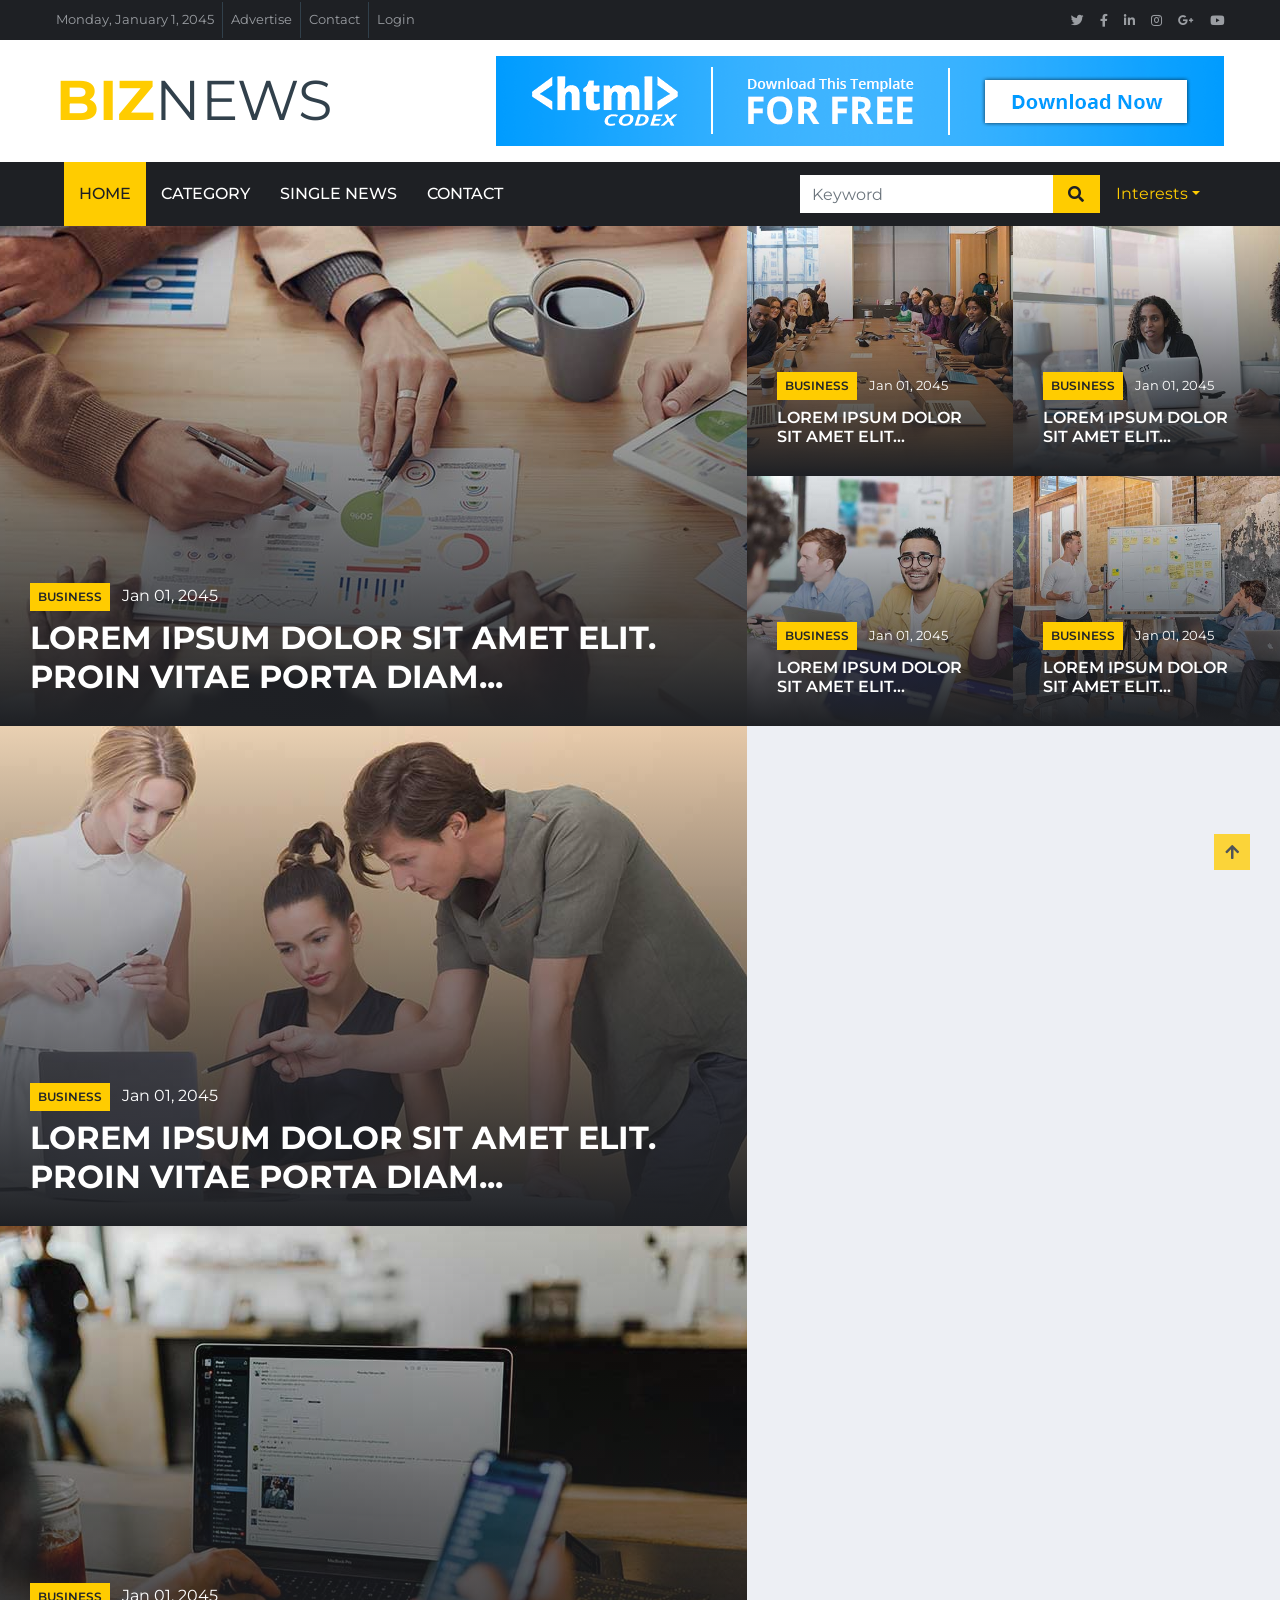
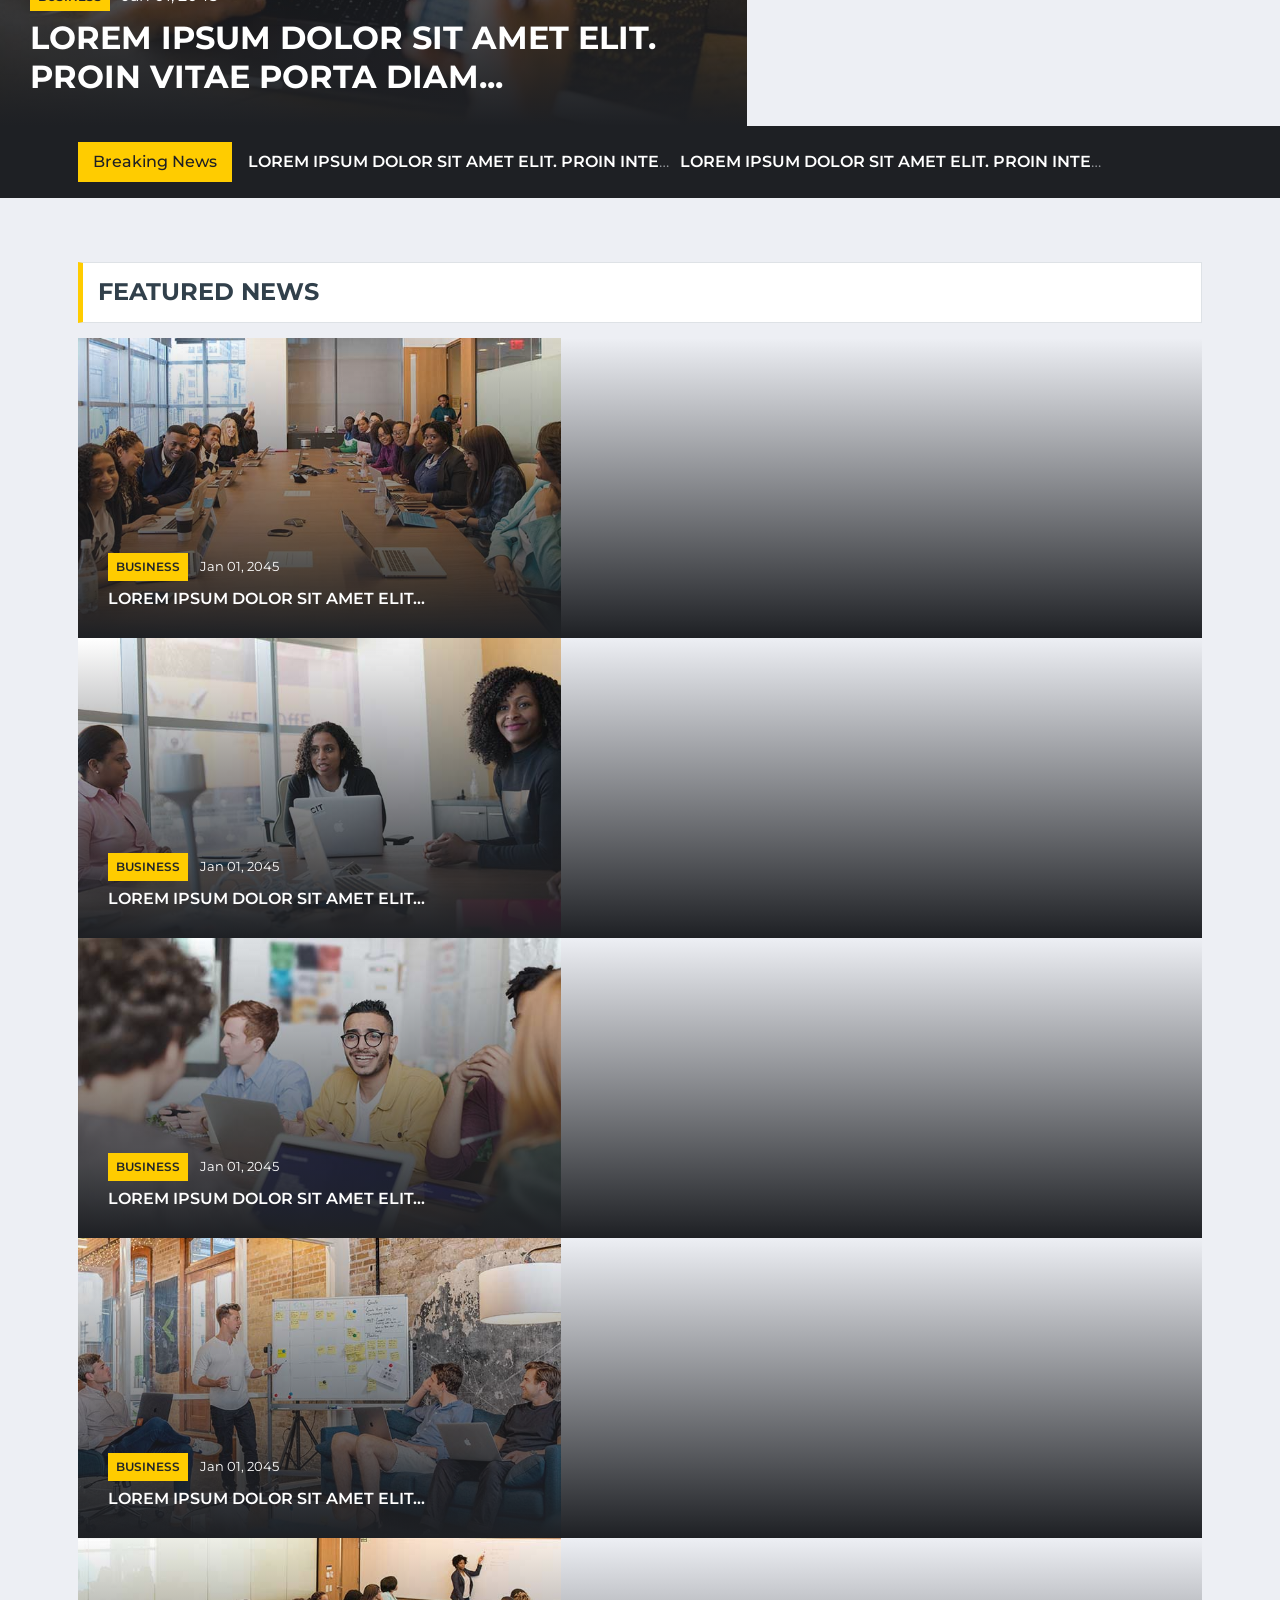
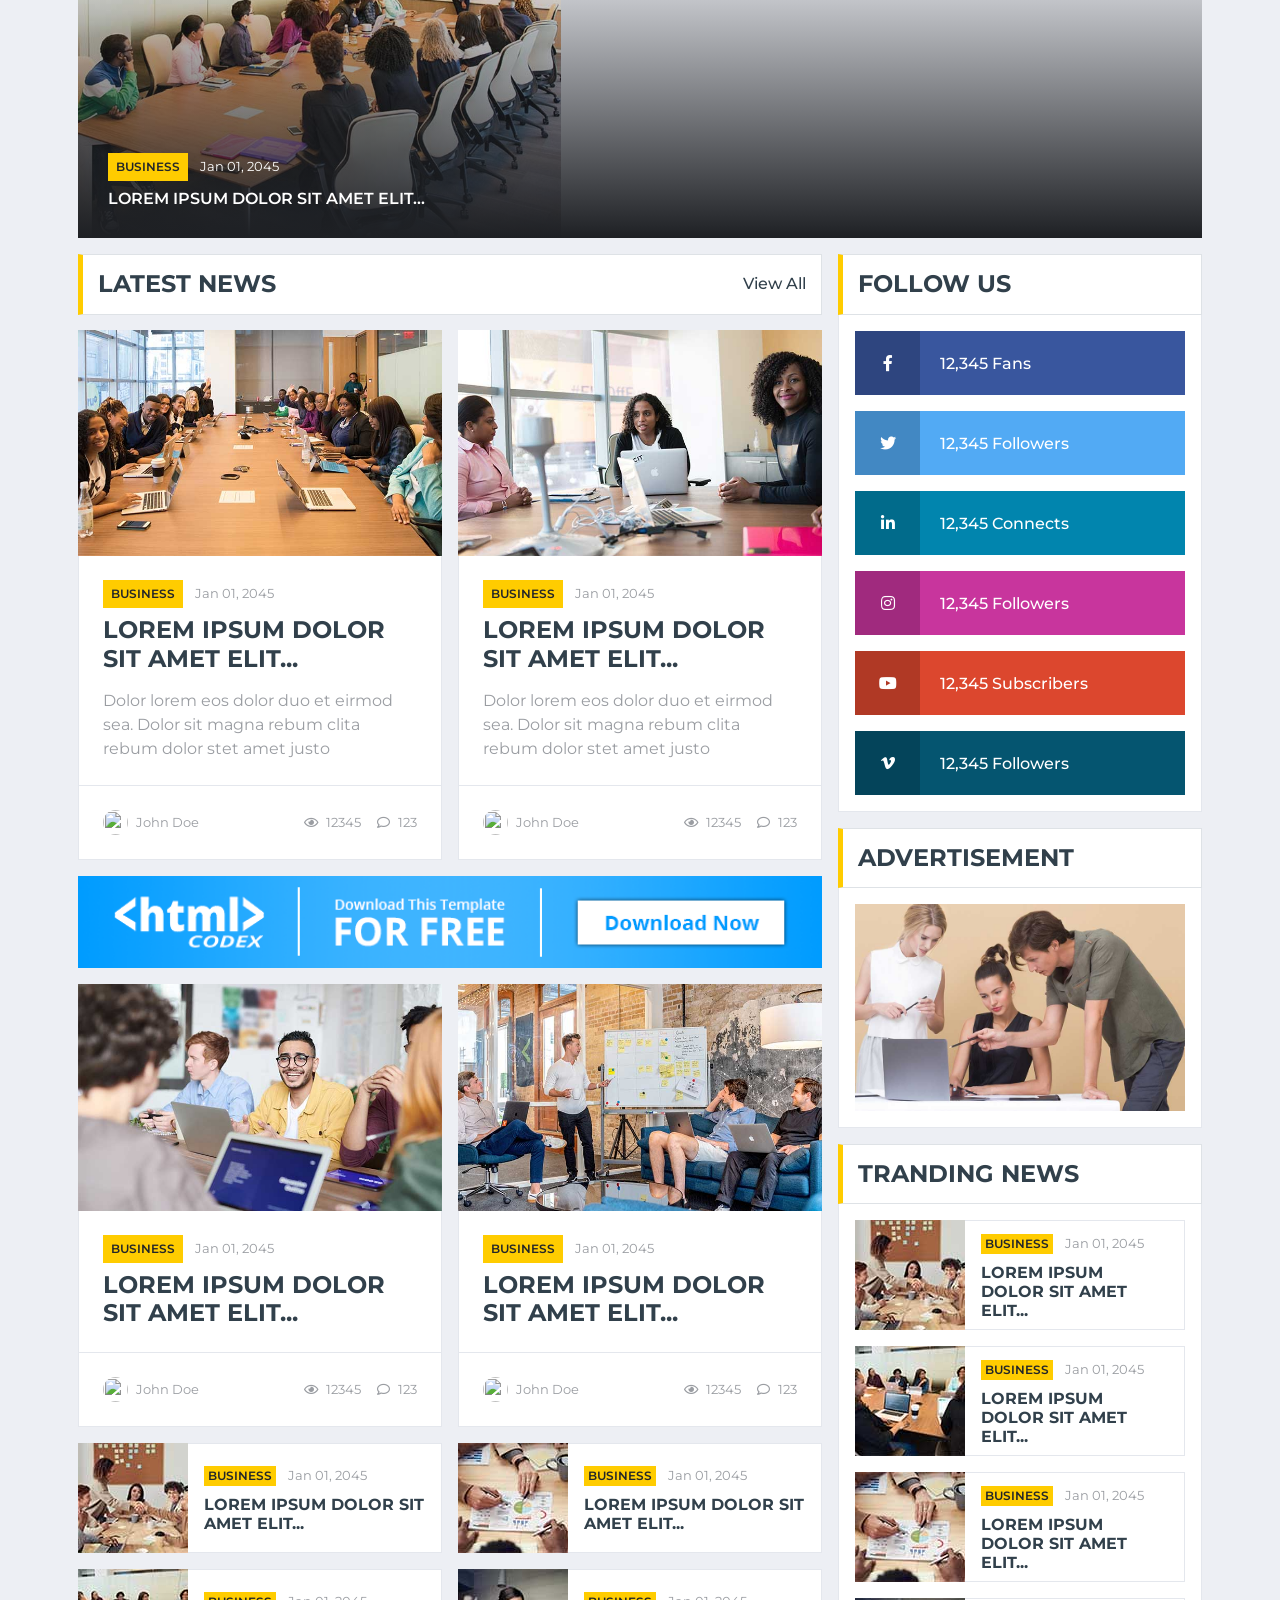
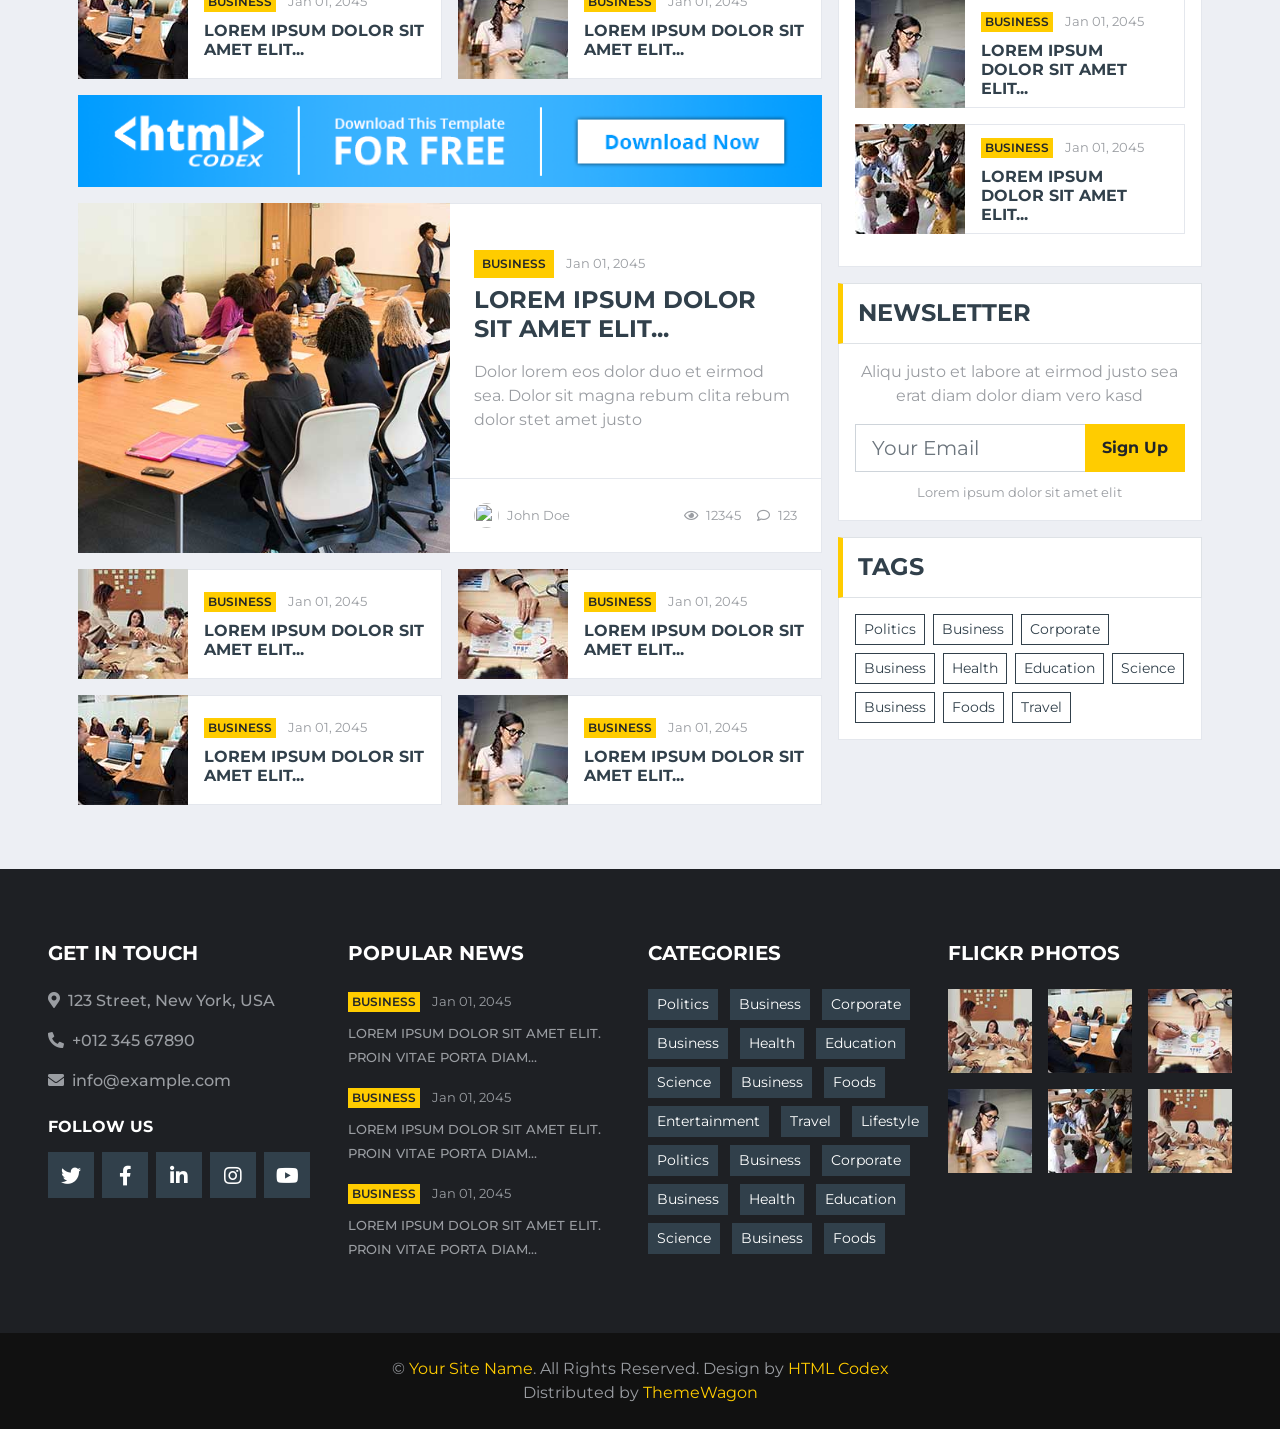
==== commit 898a372f: "addjng userTags" ====
--- a/website/index.html
+++ b/website/index.html
@@ -13,7 +13,7 @@
 
     <!-- Google Web Fonts -->
     <link rel="preconnect" href="https://fonts.gstatic.com">
-    <link href="https://fonts.googleapis.com/css2?family=Montserrat:wght@400;500;600;700&display=swap" rel="stylesheet">  
+    <link href="https://fonts.googleapis.com/css2?family=Montserrat:wght@400;500;600;700&display=swap" rel="stylesheet">
 
     <!-- Font Awesome -->
     <link href="https://cdnjs.cloudflare.com/ajax/libs/font-awesome/5.15.0/css/all.min.css" rel="stylesheet">
@@ -23,6 +23,9 @@
 
     <!-- Customized Bootstrap Stylesheet -->
     <link href="css/style.css" rel="stylesheet">
+    <script src="js2/userTags.js"></script>
+    
+
 </head>
 
 <body>
@@ -95,26 +98,29 @@
             <button type="button" class="navbar-toggler" data-toggle="collapse" data-target="#navbarCollapse">
                 <span class="navbar-toggler-icon"></span>
             </button>
+        
             <div class="collapse navbar-collapse justify-content-between px-0 px-lg-3" id="navbarCollapse">
                 <div class="navbar-nav mr-auto py-0">
                     <a href="index.html" class="nav-item nav-link active">Home</a>
                     <a href="category.html" class="nav-item nav-link">Category</a>
                     <a href="single.html" class="nav-item nav-link">Single News</a>
-                    <div class="nav-item dropdown">
-                        <a href="#" class="nav-link dropdown-toggle" data-toggle="dropdown">Dropdown</a>
-                        <div class="dropdown-menu rounded-0 m-0">
-                            <a href="#" class="dropdown-item">Menu item 1</a>
-                            <a href="#" class="dropdown-item">Menu item 2</a>
-                            <a href="#" class="dropdown-item">Menu item 3</a>
-                        </div>
-                    </div>
+
                     <a href="contact.html" class="nav-item nav-link">Contact</a>
                 </div>
+
                 <div class="input-group ml-auto d-none d-lg-flex" style="width: 100%; max-width: 300px;">
+
                     <input type="text" class="form-control border-0" placeholder="Keyword">
                     <div class="input-group-append">
-                        <button class="input-group-text bg-primary text-dark border-0 px-3"><i
-                                class="fa fa-search"></i></button>
+                        <button class="input-group-text bg-primary text-dark border-0 px-3">
+                            <i class="fa fa-search"></i>
+                        </button>
+                    </div>
+                </div>
+                <div class="nav-item dropdown">
+                    <a href="#" class="nav-link dropdown-toggle" data-toggle="dropdown">Interests</a>
+                    <div class="dropdown-menu rounded-0 m-0" id="interestsDropdown">
+                        <!-- Tags will be injected here -->
                     </div>
                 </div>
             </div>
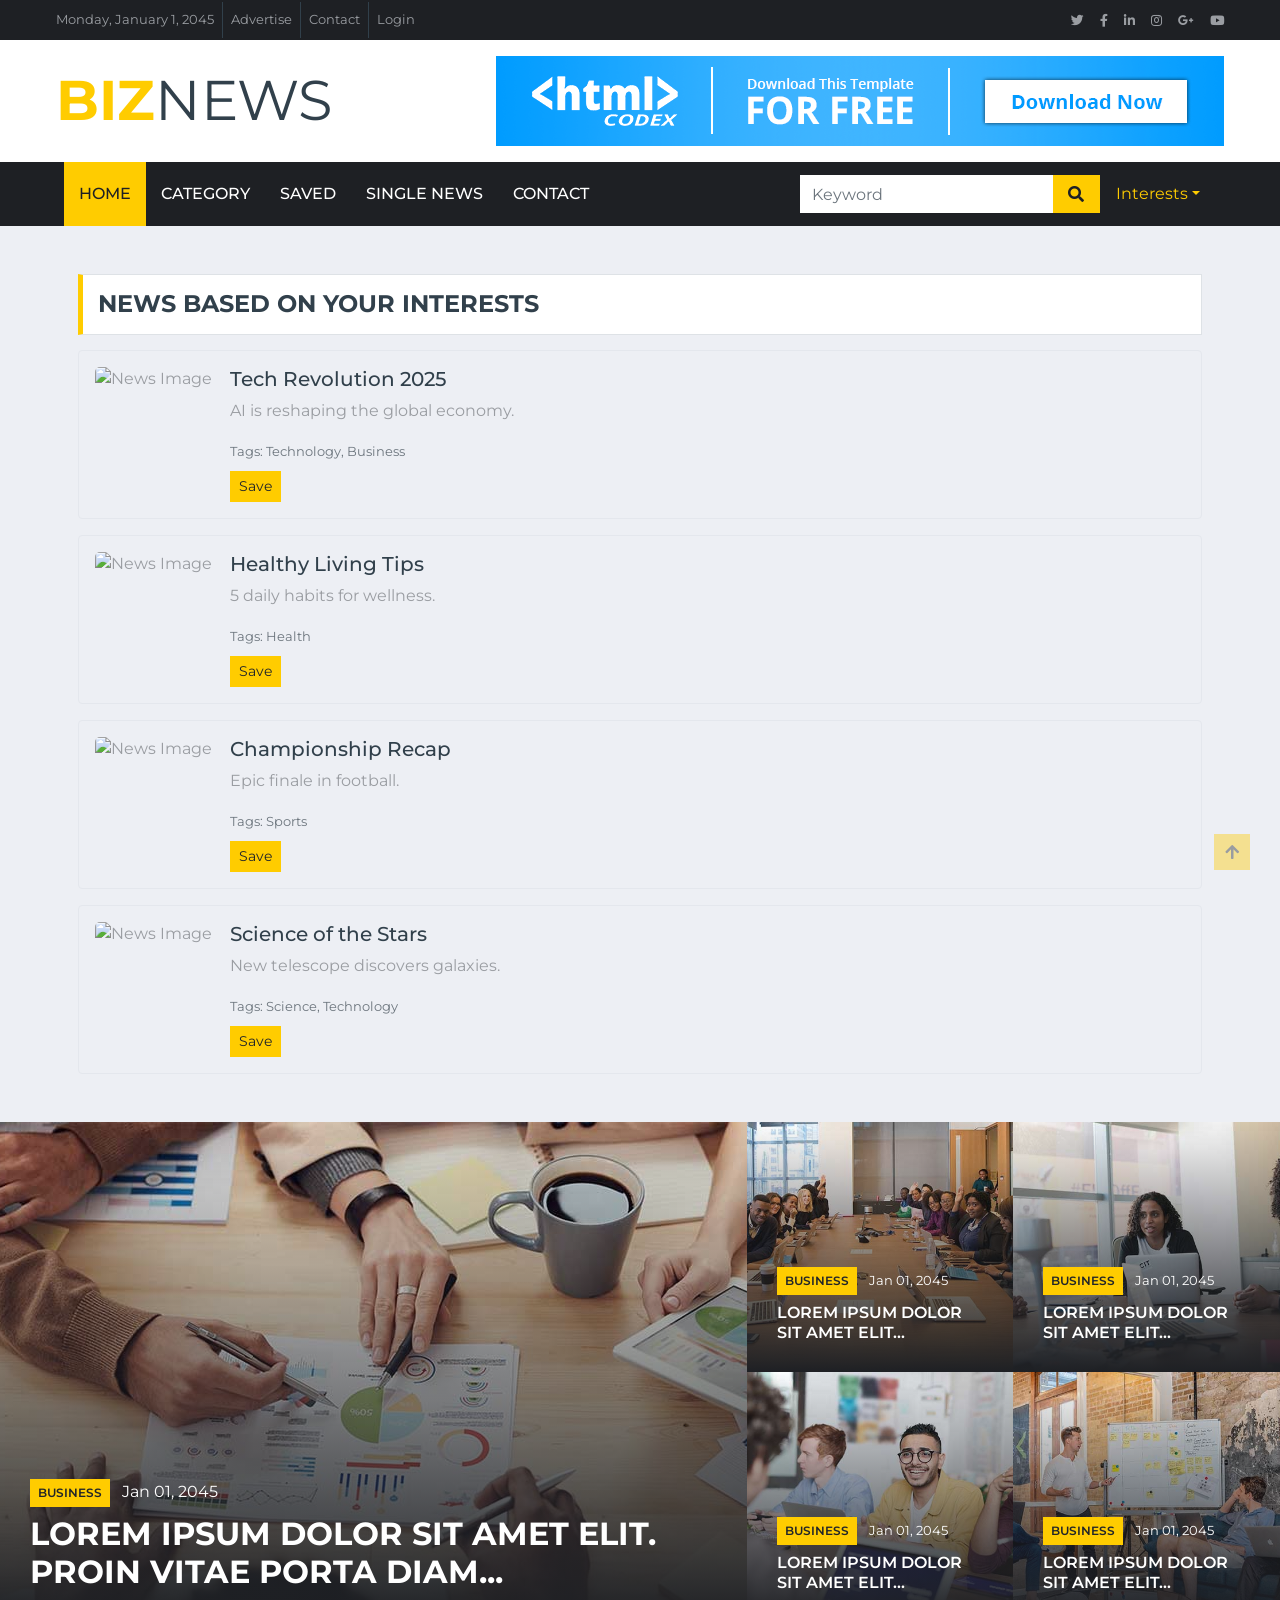
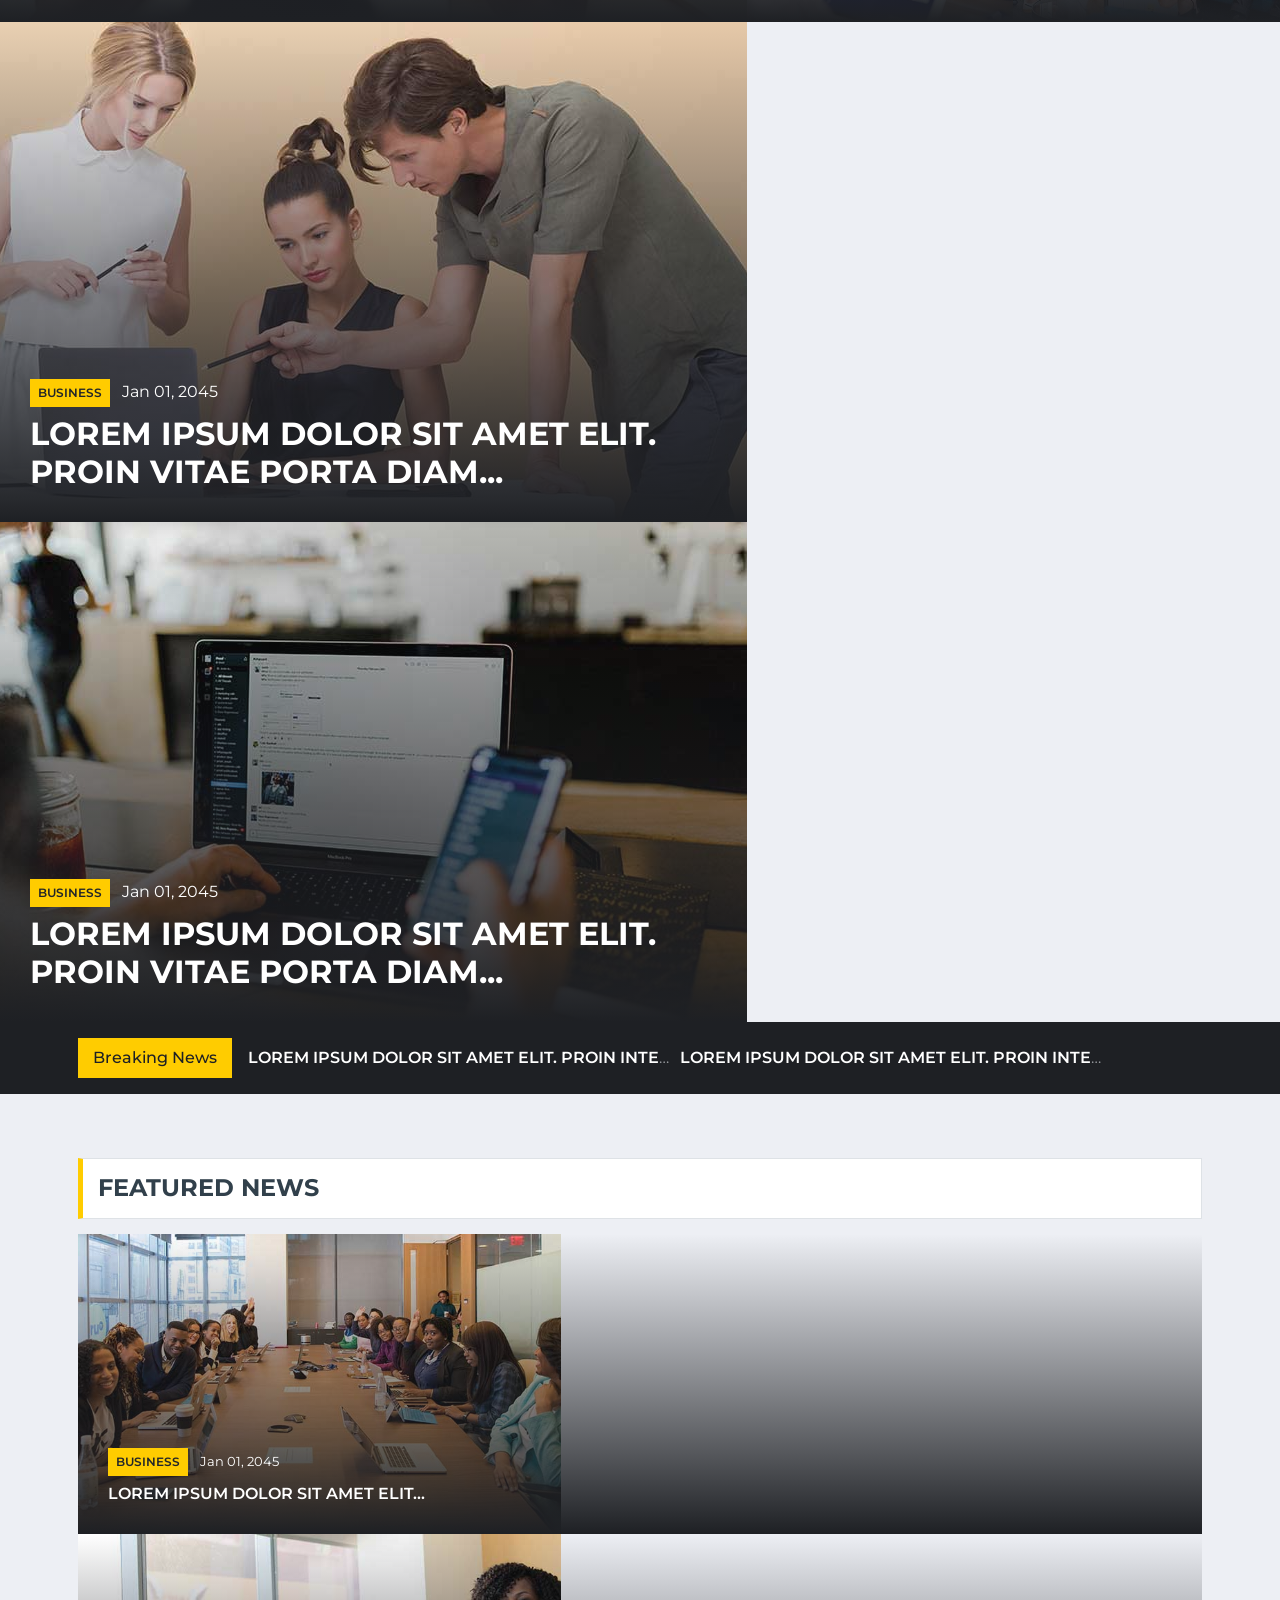
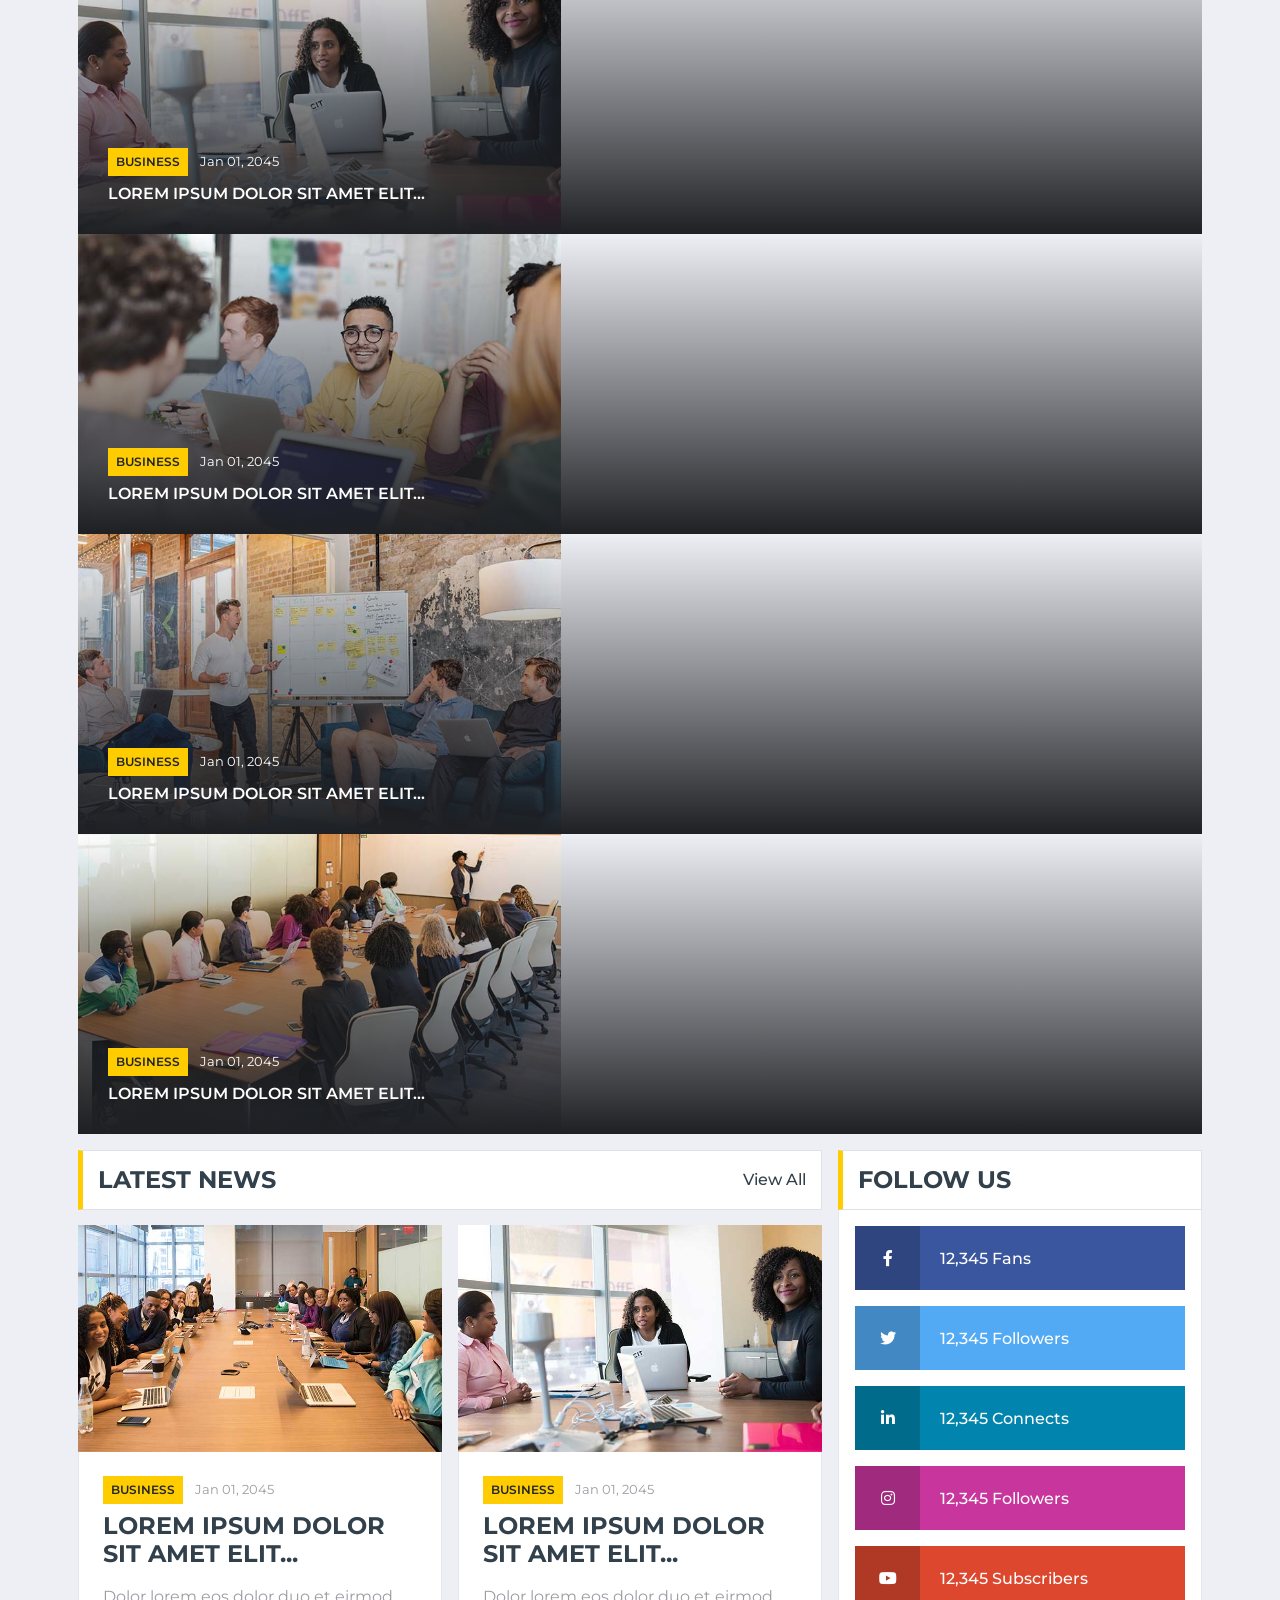
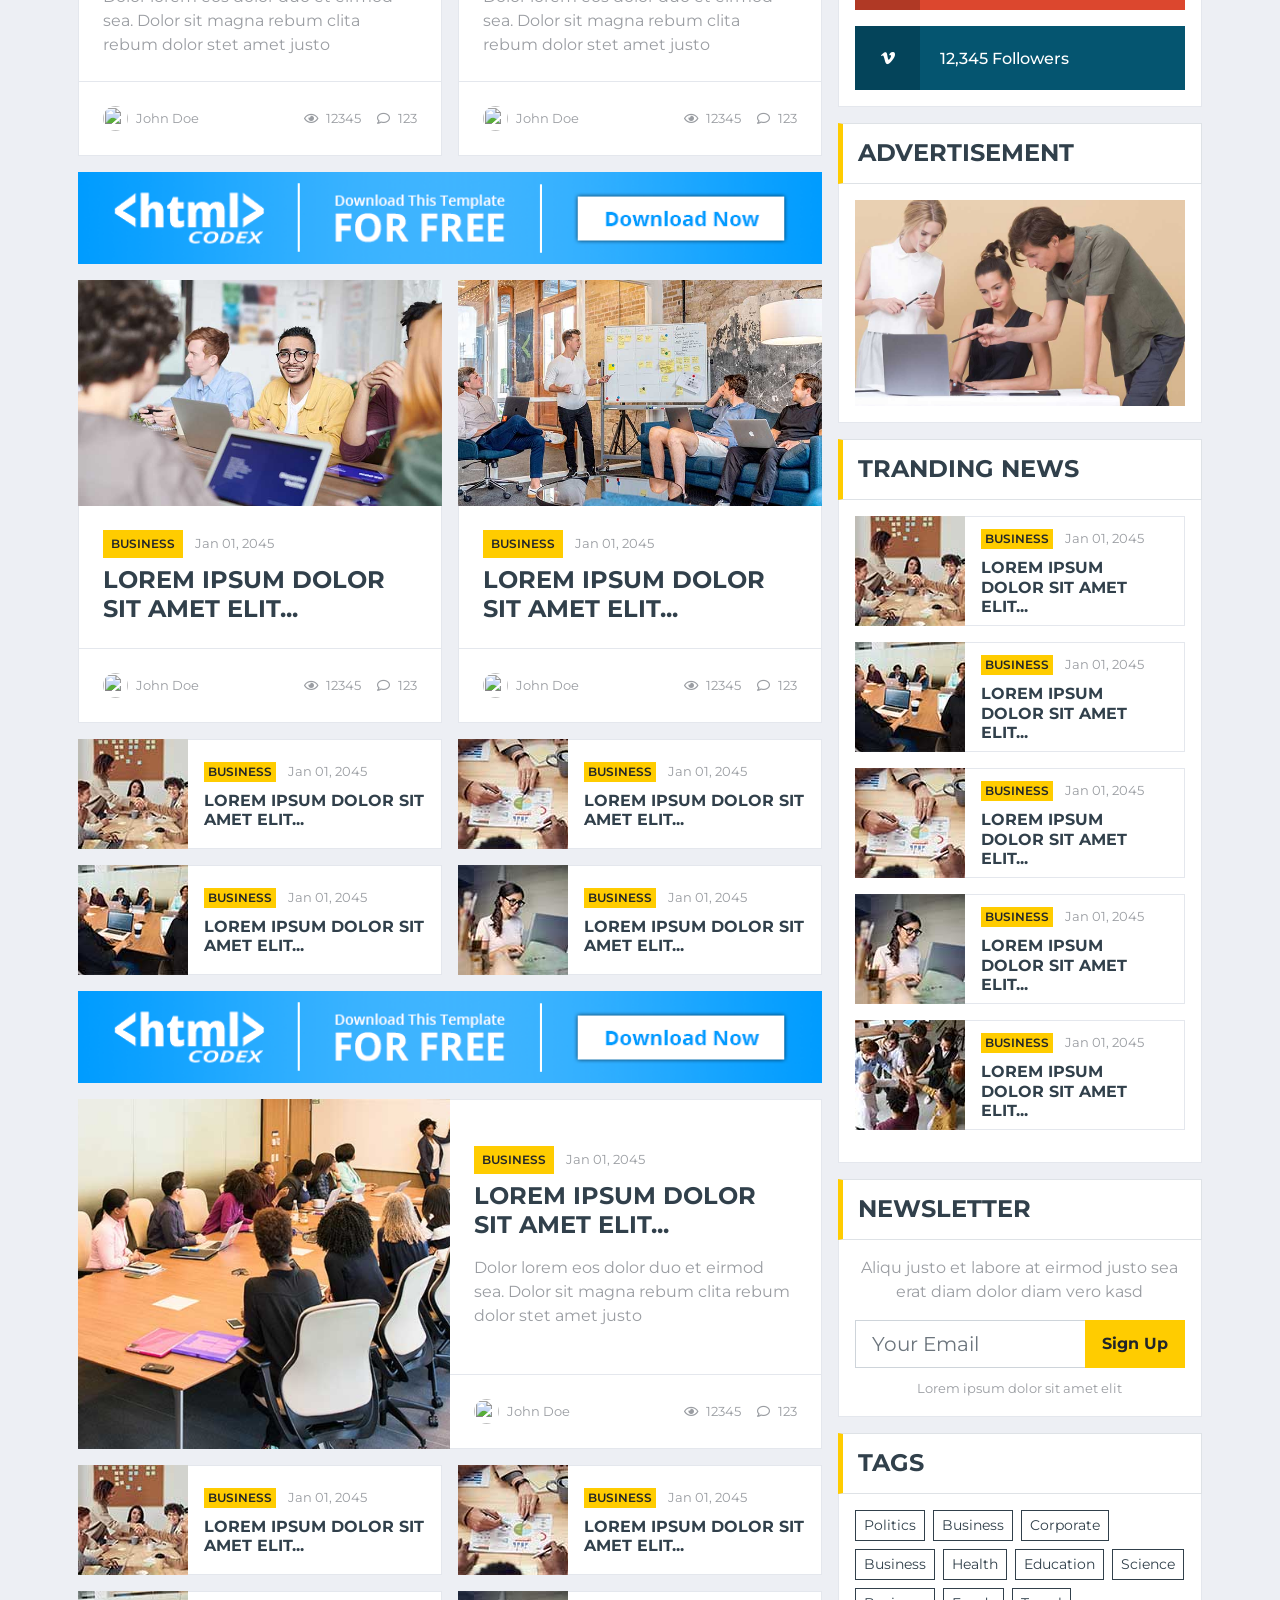
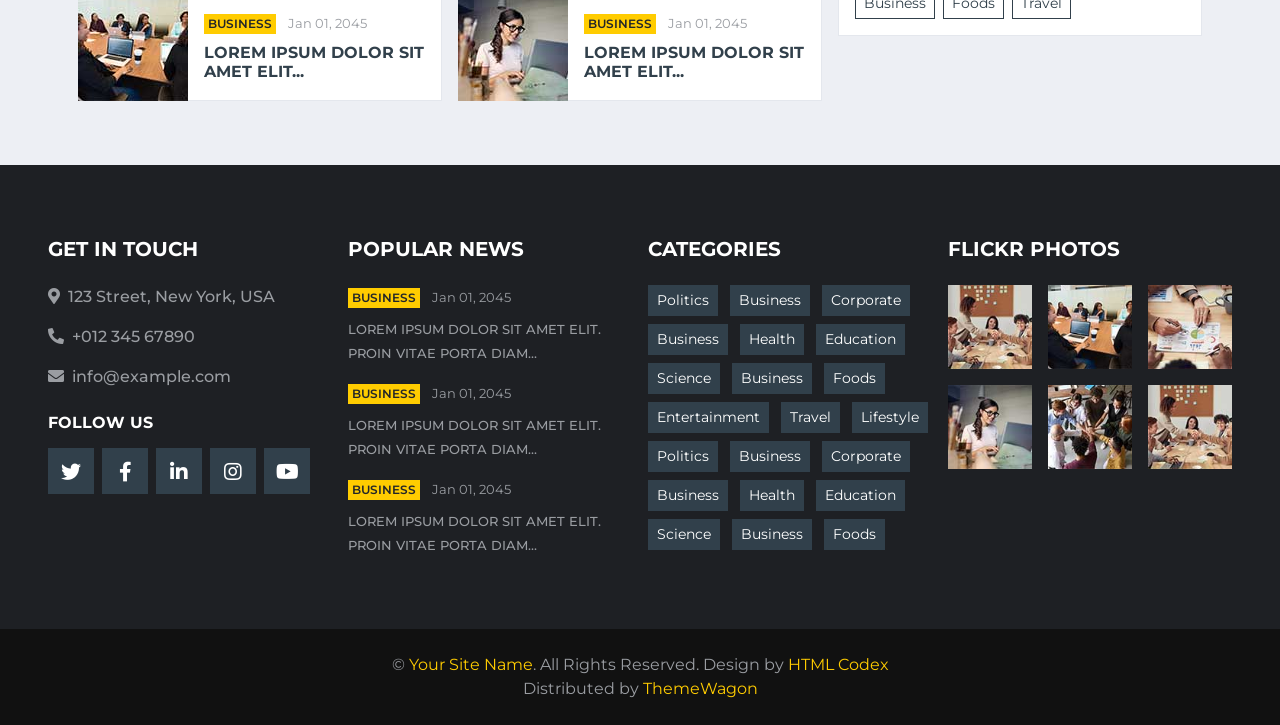
==== commit 49bff002: "user Tags + get new done" ====
--- a/website/index.html
+++ b/website/index.html
@@ -23,12 +23,15 @@
 
     <!-- Customized Bootstrap Stylesheet -->
     <link href="css/style.css" rel="stylesheet">
+
+
+    <script src="https://code.jquery.com/jquery-3.6.0.min.js"></script>
     <script src="js2/userTags.js"></script>
-    
+  
 
 </head>
 
-<body>
+<body data-page="main">
     <!-- Topbar Start -->
     <div class="container-fluid d-none d-lg-block">
         <div class="row align-items-center bg-dark px-lg-5">
@@ -87,8 +90,6 @@
         </div>
     </div>
     <!-- Topbar End -->
-
-
     <!-- Navbar Start -->
     <div class="container-fluid p-0">
         <nav class="navbar navbar-expand-lg bg-dark navbar-dark py-2 py-lg-0 px-lg-5">
@@ -98,11 +99,12 @@
             <button type="button" class="navbar-toggler" data-toggle="collapse" data-target="#navbarCollapse">
                 <span class="navbar-toggler-icon"></span>
             </button>
-        
+
             <div class="collapse navbar-collapse justify-content-between px-0 px-lg-3" id="navbarCollapse">
                 <div class="navbar-nav mr-auto py-0">
                     <a href="index.html" class="nav-item nav-link active">Home</a>
                     <a href="category.html" class="nav-item nav-link">Category</a>
+                    <a href="savedNews.html" class="nav-item nav-link">saved</a>
                     <a href="single.html" class="nav-item nav-link">Single News</a>
 
                     <a href="contact.html" class="nav-item nav-link">Contact</a>
@@ -127,8 +129,15 @@
         </nav>
     </div>
     <!-- Navbar End -->
-
-
+    <!-- Filtered News by Tags -->
+    <div class="container my-5">
+        <div class="section-title">
+            <h4 class="m-0 text-uppercase font-weight-bold">News Based on Your Interests</h4>
+        </div>
+        <div id="newsArea">
+            <!-- Filtered news will be rendered here -->
+        </div>
+    </div>
     <!-- Main News Slider Start -->
     <div class="container-fluid">
         <div class="row">
@@ -139,7 +148,7 @@
                         <div class="overlay">
                             <div class="mb-2">
                                 <a class="badge badge-primary text-uppercase font-weight-semi-bold p-2 mr-2"
-                                    href="">Business</a>
+                                   href="">Business</a>
                                 <a class="text-white" href="">Jan 01, 2045</a>
                             </div>
                             <a class="h2 m-0 text-white text-uppercase font-weight-bold" href="">Lorem ipsum dolor sit amet elit. Proin vitae porta diam...</a>
@@ -150,7 +159,7 @@
                         <div class="overlay">
                             <div class="mb-2">
                                 <a class="badge badge-primary text-uppercase font-weight-semi-bold p-2 mr-2"
-                                    href="">Business</a>
+                                   href="">Business</a>
                                 <a class="text-white" href="">Jan 01, 2045</a>
                             </div>
                             <a class="h2 m-0 text-white text-uppercase font-weight-bold" href="">Lorem ipsum dolor sit amet elit. Proin vitae porta diam...</a>
@@ -161,7 +170,7 @@
                         <div class="overlay">
                             <div class="mb-2">
                                 <a class="badge badge-primary text-uppercase font-weight-semi-bold p-2 mr-2"
-                                    href="">Business</a>
+                                   href="">Business</a>
                                 <a class="text-white" href="">Jan 01, 2045</a>
                             </div>
                             <a class="h2 m-0 text-white text-uppercase font-weight-bold" href="">Lorem ipsum dolor sit amet elit. Proin vitae porta diam...</a>
@@ -177,7 +186,7 @@
                             <div class="overlay">
                                 <div class="mb-2">
                                     <a class="badge badge-primary text-uppercase font-weight-semi-bold p-2 mr-2"
-                                        href="">Business</a>
+                                       href="">Business</a>
                                     <a class="text-white" href=""><small>Jan 01, 2045</small></a>
                                 </div>
                                 <a class="h6 m-0 text-white text-uppercase font-weight-semi-bold" href="">Lorem ipsum dolor sit amet elit...</a>
@@ -190,7 +199,7 @@
                             <div class="overlay">
                                 <div class="mb-2">
                                     <a class="badge badge-primary text-uppercase font-weight-semi-bold p-2 mr-2"
-                                        href="">Business</a>
+                                       href="">Business</a>
                                     <a class="text-white" href=""><small>Jan 01, 2045</small></a>
                                 </div>
                                 <a class="h6 m-0 text-white text-uppercase font-weight-semi-bold" href="">Lorem ipsum dolor sit amet elit...</a>
@@ -203,7 +212,7 @@
                             <div class="overlay">
                                 <div class="mb-2">
                                     <a class="badge badge-primary text-uppercase font-weight-semi-bold p-2 mr-2"
-                                        href="">Business</a>
+                                       href="">Business</a>
                                     <a class="text-white" href=""><small>Jan 01, 2045</small></a>
                                 </div>
                                 <a class="h6 m-0 text-white text-uppercase font-weight-semi-bold" href="">Lorem ipsum dolor sit amet elit...</a>
@@ -216,7 +225,7 @@
                             <div class="overlay">
                                 <div class="mb-2">
                                     <a class="badge badge-primary text-uppercase font-weight-semi-bold p-2 mr-2"
-                                        href="">Business</a>
+                                       href="">Business</a>
                                     <a class="text-white" href=""><small>Jan 01, 2045</small></a>
                                 </div>
                                 <a class="h6 m-0 text-white text-uppercase font-weight-semi-bold" href="">Lorem ipsum dolor sit amet elit...</a>
@@ -228,8 +237,6 @@
         </div>
     </div>
     <!-- Main News Slider End -->
-
-
     <!-- Breaking News Start -->
     <div class="container-fluid bg-dark py-3 mb-3">
         <div class="container">
@@ -238,7 +245,7 @@
                     <div class="d-flex justify-content-between">
                         <div class="bg-primary text-dark text-center font-weight-medium py-2" style="width: 170px;">Breaking News</div>
                         <div class="owl-carousel tranding-carousel position-relative d-inline-flex align-items-center ml-3"
-                            style="width: calc(100% - 170px); padding-right: 90px;">
+                             style="width: calc(100% - 170px); padding-right: 90px;">
                             <div class="text-truncate"><a class="text-white text-uppercase font-weight-semi-bold" href="">Lorem ipsum dolor sit amet elit. Proin interdum lacus eget ante tincidunt, sed faucibus nisl sodales</a></div>
                             <div class="text-truncate"><a class="text-white text-uppercase font-weight-semi-bold" href="">Lorem ipsum dolor sit amet elit. Proin interdum lacus eget ante tincidunt, sed faucibus nisl sodales</a></div>
                         </div>
@@ -248,8 +255,6 @@
         </div>
     </div>
     <!-- Breaking News End -->
-
-
     <!-- Featured News Slider Start -->
     <div class="container-fluid pt-5 mb-3">
         <div class="container">
@@ -262,7 +267,7 @@
                     <div class="overlay">
                         <div class="mb-2">
                             <a class="badge badge-primary text-uppercase font-weight-semi-bold p-2 mr-2"
-                                href="">Business</a>
+                               href="">Business</a>
                             <a class="text-white" href=""><small>Jan 01, 2045</small></a>
                         </div>
                         <a class="h6 m-0 text-white text-uppercase font-weight-semi-bold" href="">Lorem ipsum dolor sit amet elit...</a>
@@ -273,7 +278,7 @@
                     <div class="overlay">
                         <div class="mb-2">
                             <a class="badge badge-primary text-uppercase font-weight-semi-bold p-2 mr-2"
-                                href="">Business</a>
+                               href="">Business</a>
                             <a class="text-white" href=""><small>Jan 01, 2045</small></a>
                         </div>
                         <a class="h6 m-0 text-white text-uppercase font-weight-semi-bold" href="">Lorem ipsum dolor sit amet elit...</a>
@@ -284,7 +289,7 @@
                     <div class="overlay">
                         <div class="mb-2">
                             <a class="badge badge-primary text-uppercase font-weight-semi-bold p-2 mr-2"
-                                href="">Business</a>
+                               href="">Business</a>
                             <a class="text-white" href=""><small>Jan 01, 2045</small></a>
                         </div>
                         <a class="h6 m-0 text-white text-uppercase font-weight-semi-bold" href="">Lorem ipsum dolor sit amet elit...</a>
@@ -295,7 +300,7 @@
                     <div class="overlay">
                         <div class="mb-2">
                             <a class="badge badge-primary text-uppercase font-weight-semi-bold p-2 mr-2"
-                                href="">Business</a>
+                               href="">Business</a>
                             <a class="text-white" href=""><small>Jan 01, 2045</small></a>
                         </div>
                         <a class="h6 m-0 text-white text-uppercase font-weight-semi-bold" href="">Lorem ipsum dolor sit amet elit...</a>
@@ -306,7 +311,7 @@
                     <div class="overlay">
                         <div class="mb-2">
                             <a class="badge badge-primary text-uppercase font-weight-semi-bold p-2 mr-2"
-                                href="">Business</a>
+                               href="">Business</a>
                             <a class="text-white" href=""><small>Jan 01, 2045</small></a>
                         </div>
                         <a class="h6 m-0 text-white text-uppercase font-weight-semi-bold" href="">Lorem ipsum dolor sit amet elit...</a>
@@ -316,8 +321,6 @@
         </div>
     </div>
     <!-- Featured News Slider End -->
-
-
     <!-- News With Sidebar Start -->
     <div class="container-fluid">
         <div class="container">
@@ -336,12 +339,14 @@
                                 <div class="bg-white border border-top-0 p-4">
                                     <div class="mb-2">
                                         <a class="badge badge-primary text-uppercase font-weight-semi-bold p-2 mr-2"
-                                            href="">Business</a>
+                                           href="">Business</a>
                                         <a class="text-body" href=""><small>Jan 01, 2045</small></a>
                                     </div>
                                     <a class="h4 d-block mb-3 text-secondary text-uppercase font-weight-bold" href="">Lorem ipsum dolor sit amet elit...</a>
-                                    <p class="m-0">Dolor lorem eos dolor duo et eirmod sea. Dolor sit magna
-                                        rebum clita rebum dolor stet amet justo</p>
+                                    <p class="m-0">
+                                        Dolor lorem eos dolor duo et eirmod sea. Dolor sit magna
+                                        rebum clita rebum dolor stet amet justo
+                                    </p>
                                 </div>
                                 <div class="d-flex justify-content-between bg-white border border-top-0 p-4">
                                     <div class="d-flex align-items-center">
@@ -361,12 +366,14 @@
                                 <div class="bg-white border border-top-0 p-4">
                                     <div class="mb-2">
                                         <a class="badge badge-primary text-uppercase font-weight-semi-bold p-2 mr-2"
-                                            href="">Business</a>
+                                           href="">Business</a>
                                         <a class="text-body" href=""><small>Jan 01, 2045</small></a>
                                     </div>
                                     <a class="h4 d-block mb-3 text-secondary text-uppercase font-weight-bold" href="">Lorem ipsum dolor sit amet elit...</a>
-                                    <p class="m-0">Dolor lorem eos dolor duo et eirmod sea. Dolor sit magna
-                                        rebum clita rebum dolor stet amet justo</p>
+                                    <p class="m-0">
+                                        Dolor lorem eos dolor duo et eirmod sea. Dolor sit magna
+                                        rebum clita rebum dolor stet amet justo
+                                    </p>
                                 </div>
                                 <div class="d-flex justify-content-between bg-white border border-top-0 p-4">
                                     <div class="d-flex align-items-center">
@@ -389,7 +396,7 @@
                                 <div class="bg-white border border-top-0 p-4">
                                     <div class="mb-2">
                                         <a class="badge badge-primary text-uppercase font-weight-semi-bold p-2 mr-2"
-                                            href="">Business</a>
+                                           href="">Business</a>
                                         <a class="text-body" href=""><small>Jan 01, 2045</small></a>
                                     </div>
                                     <a class="h4 d-block mb-0 text-secondary text-uppercase font-weight-bold" href="">Lorem ipsum dolor sit amet elit...</a>
@@ -412,7 +419,7 @@
                                 <div class="bg-white border border-top-0 p-4">
                                     <div class="mb-2">
                                         <a class="badge badge-primary text-uppercase font-weight-semi-bold p-2 mr-2"
-                                            href="">Business</a>
+                                           href="">Business</a>
                                         <a class="text-body" href=""><small>Jan 01, 2045</small></a>
                                     </div>
                                     <a class="h4 d-block mb-0 text-secondary text-uppercase font-weight-bold" href="">Lorem ipsum dolor sit amet elit...</a>
@@ -485,12 +492,14 @@
                                     <div class="mt-auto p-4">
                                         <div class="mb-2">
                                             <a class="badge badge-primary text-uppercase font-weight-semi-bold p-2 mr-2"
-                                                href="">Business</a>
+                                               href="">Business</a>
                                             <a class="text-body" href=""><small>Jan 01, 2045</small></a>
                                         </div>
                                         <a class="h4 d-block mb-3 text-secondary text-uppercase font-weight-bold" href="">Lorem ipsum dolor sit amet elit...</a>
-                                        <p class="m-0">Dolor lorem eos dolor duo et eirmod sea. Dolor sit magna
-                                            rebum clita rebum dolor stet amet justo</p>
+                                        <p class="m-0">
+                                            Dolor lorem eos dolor duo et eirmod sea. Dolor sit magna
+                                            rebum clita rebum dolor stet amet justo
+                                        </p>
                                     </div>
                                     <div class="d-flex justify-content-between bg-white border-top mt-auto p-4">
                                         <div class="d-flex align-items-center">
@@ -551,7 +560,7 @@
                         </div>
                     </div>
                 </div>
-                
+
                 <div class="col-lg-4">
                     <!-- Social Follow Start -->
                     <div class="mb-3">
@@ -586,7 +595,6 @@
                         </div>
                     </div>
                     <!-- Social Follow End -->
-
                     <!-- Ads Start -->
                     <div class="mb-3">
                         <div class="section-title mb-0">
@@ -597,7 +605,6 @@
                         </div>
                     </div>
                     <!-- Ads End -->
-
                     <!-- Popular News Start -->
                     <div class="mb-3">
                         <div class="section-title mb-0">
@@ -657,7 +664,6 @@
                         </div>
                     </div>
                     <!-- Popular News End -->
-
                     <!-- Newsletter Start -->
                     <div class="mb-3">
                         <div class="section-title mb-0">
@@ -675,7 +681,6 @@
                         </div>
                     </div>
                     <!-- Newsletter End -->
-
                     <!-- Tags Start -->
                     <div class="mb-3">
                         <div class="section-title mb-0">
@@ -702,8 +707,6 @@
         </div>
     </div>
     <!-- News With Sidebar End -->
-
-
     <!-- Footer Start -->
     <div class="container-fluid bg-dark pt-5 px-sm-3 px-md-5 mt-5">
         <div class="row py-4">
@@ -797,16 +800,15 @@
         </div>
     </div>
     <div class="container-fluid py-4 px-sm-3 px-md-5" style="background: #111111;">
-        <p class="m-0 text-center">&copy; <a href="#">Your Site Name</a>. All Rights Reserved. 
-		
-		<!--/*** This template is free as long as you keep the footer author’s credit link/attribution link/backlink. If you'd like to use the template without the footer author’s credit link/attribution link/backlink, you can purchase the Credit Removal License from "https://htmlcodex.com/credit-removal". Thank you for your support. ***/-->
-		Design by <a href="https://htmlcodex.com">HTML Codex</a><br>
-        Distributed by <a href="https://themewagon.com">ThemeWagon</a>
-    </p>
+        <p class="m-0 text-center">
+            &copy; <a href="#">Your Site Name</a>. All Rights Reserved.
+
+            <!--/*** This template is free as long as you keep the footer author’s credit link/attribution link/backlink. If you'd like to use the template without the footer author’s credit link/attribution link/backlink, you can purchase the Credit Removal License from "https://htmlcodex.com/credit-removal". Thank you for your support. ***/-->
+            Design by <a href="https://htmlcodex.com">HTML Codex</a><br>
+            Distributed by <a href="https://themewagon.com">ThemeWagon</a>
+        </p>
     </div>
     <!-- Footer End -->
-
-
     <!-- Back to Top -->
     <a href="#" class="btn btn-primary btn-square back-to-top"><i class="fa fa-arrow-up"></i></a>
 
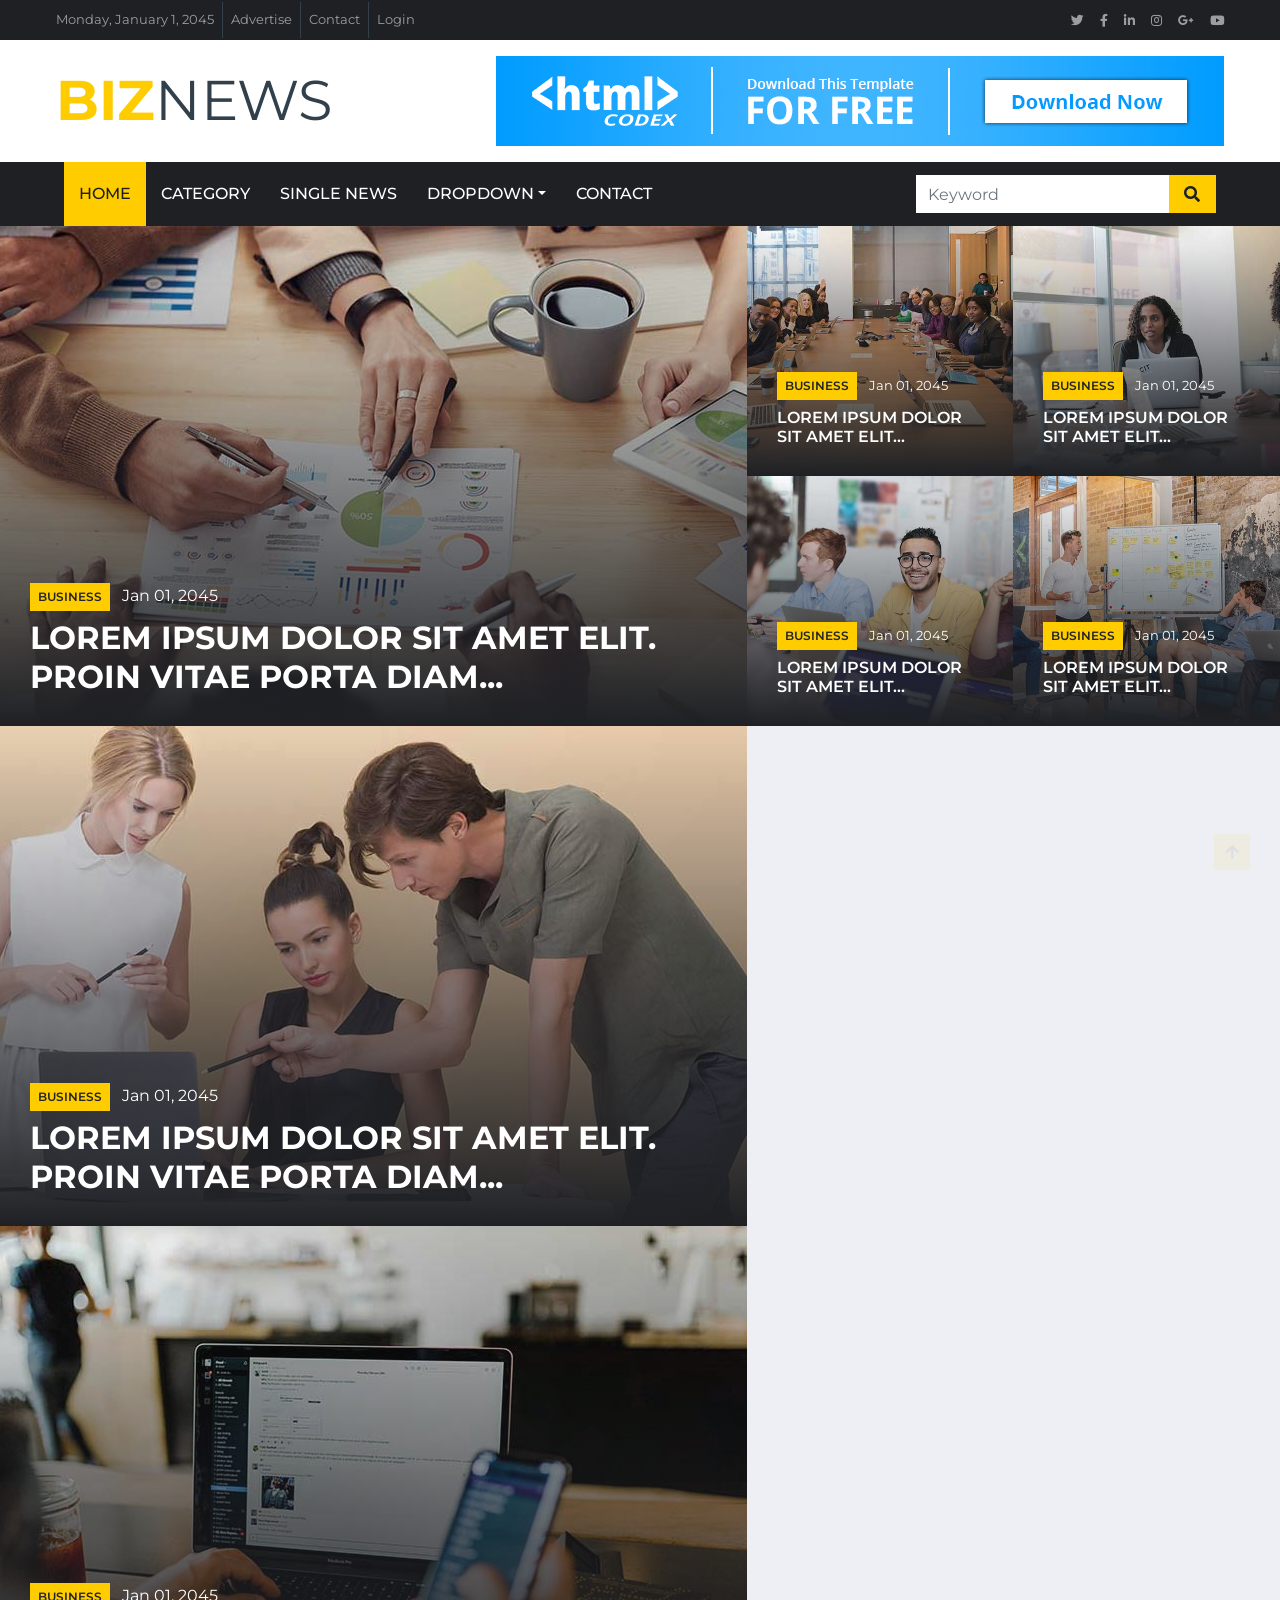
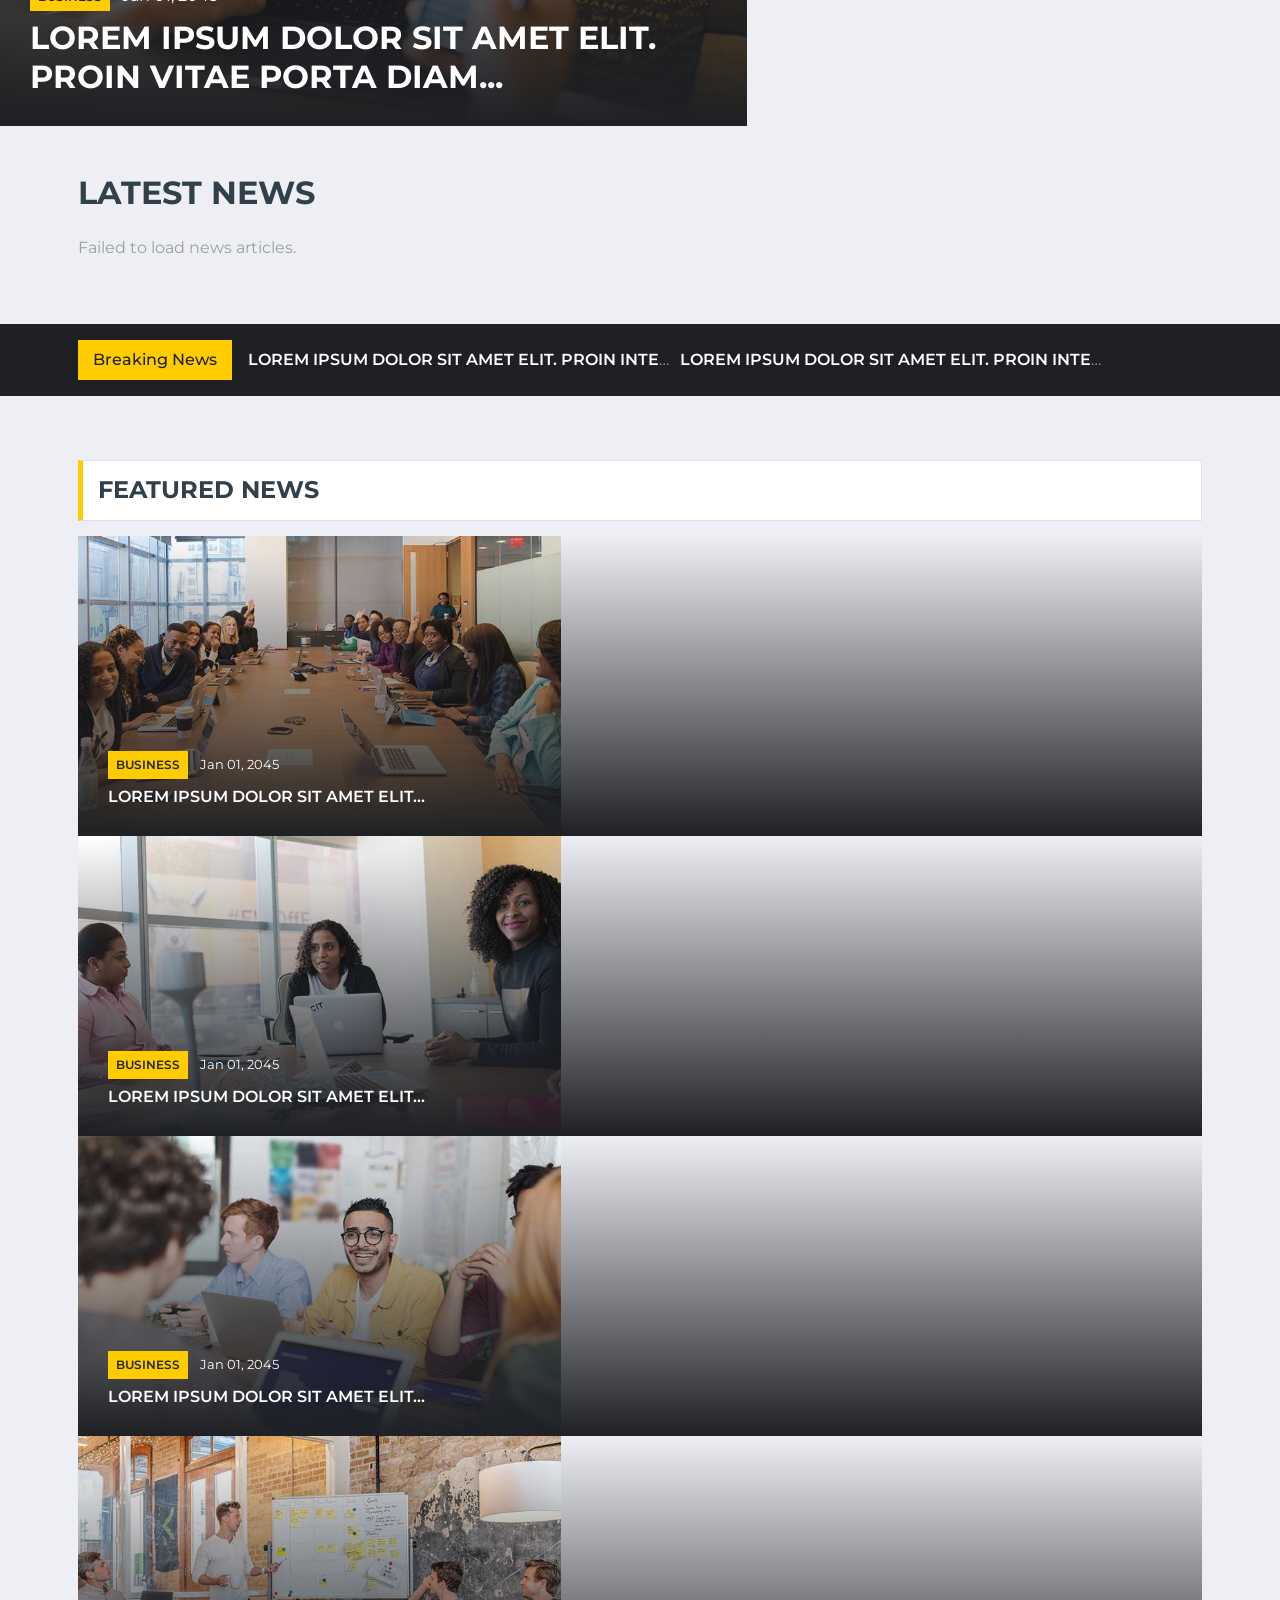
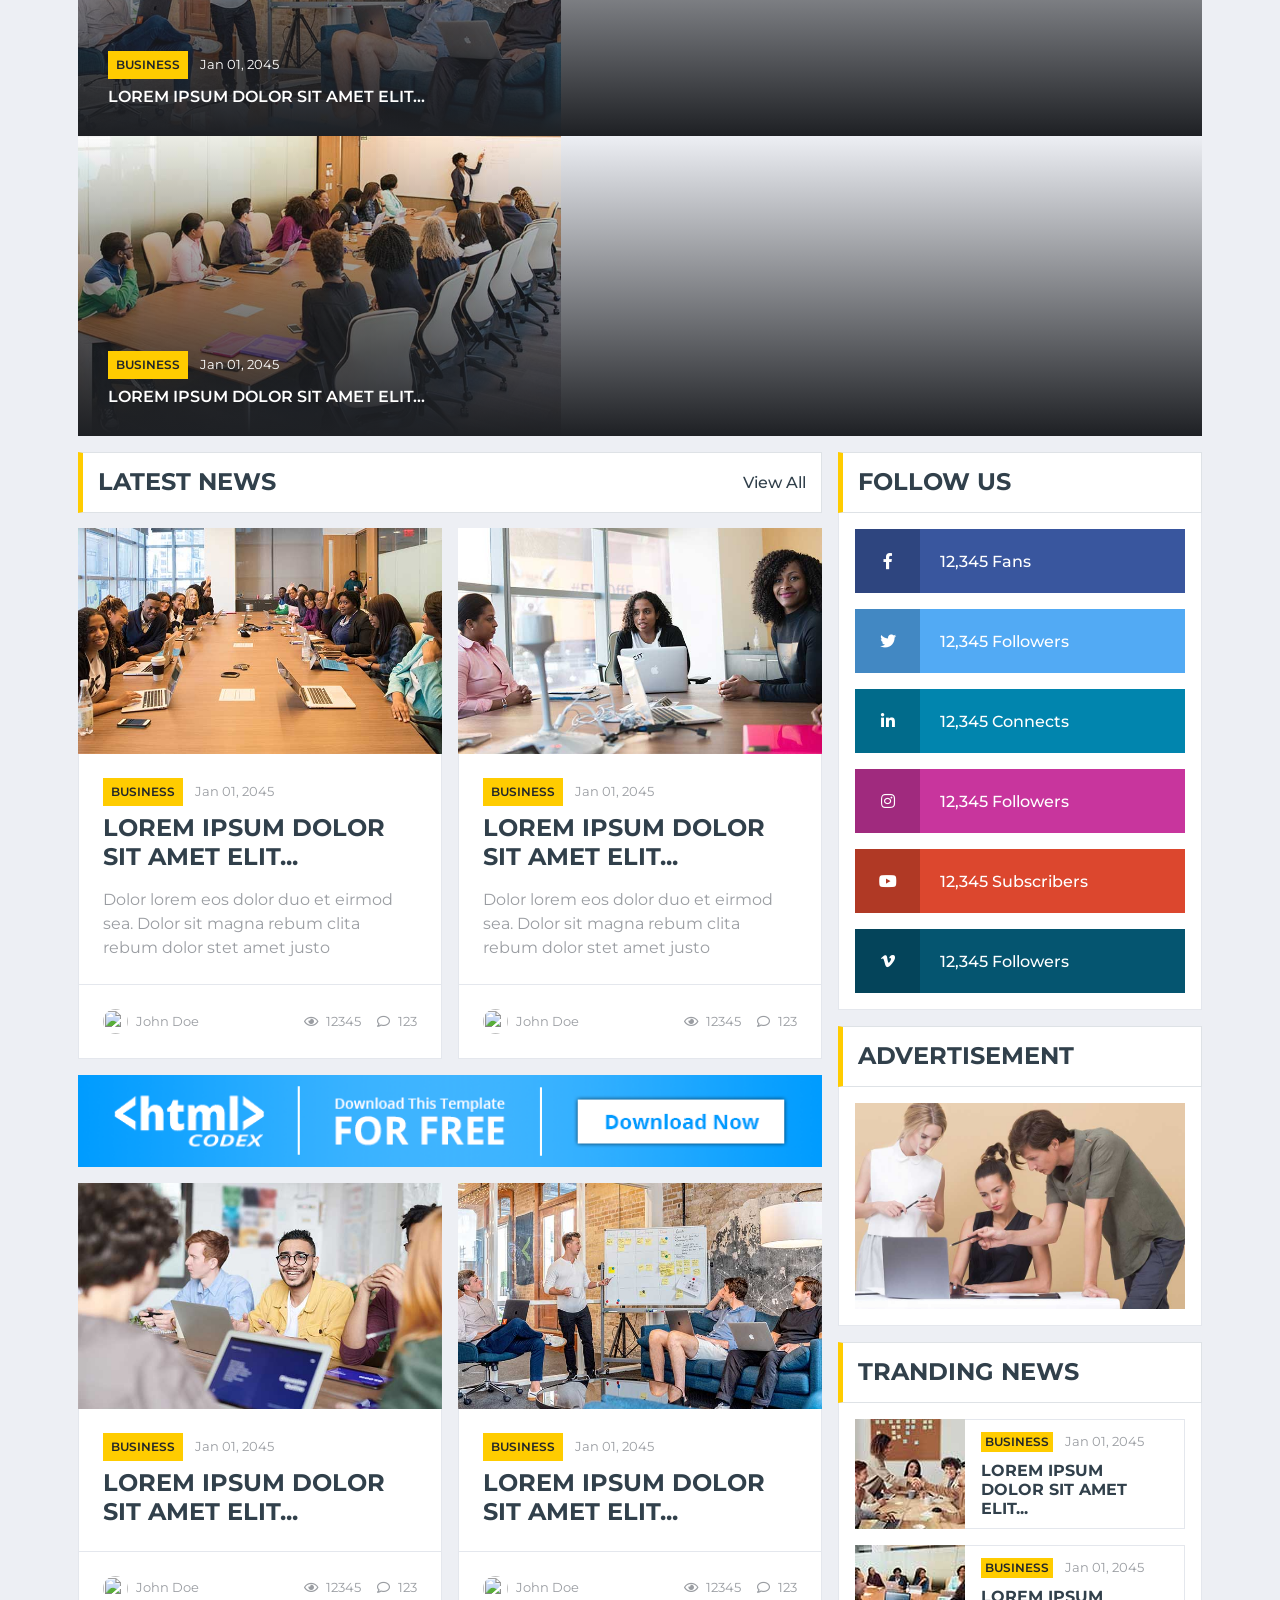
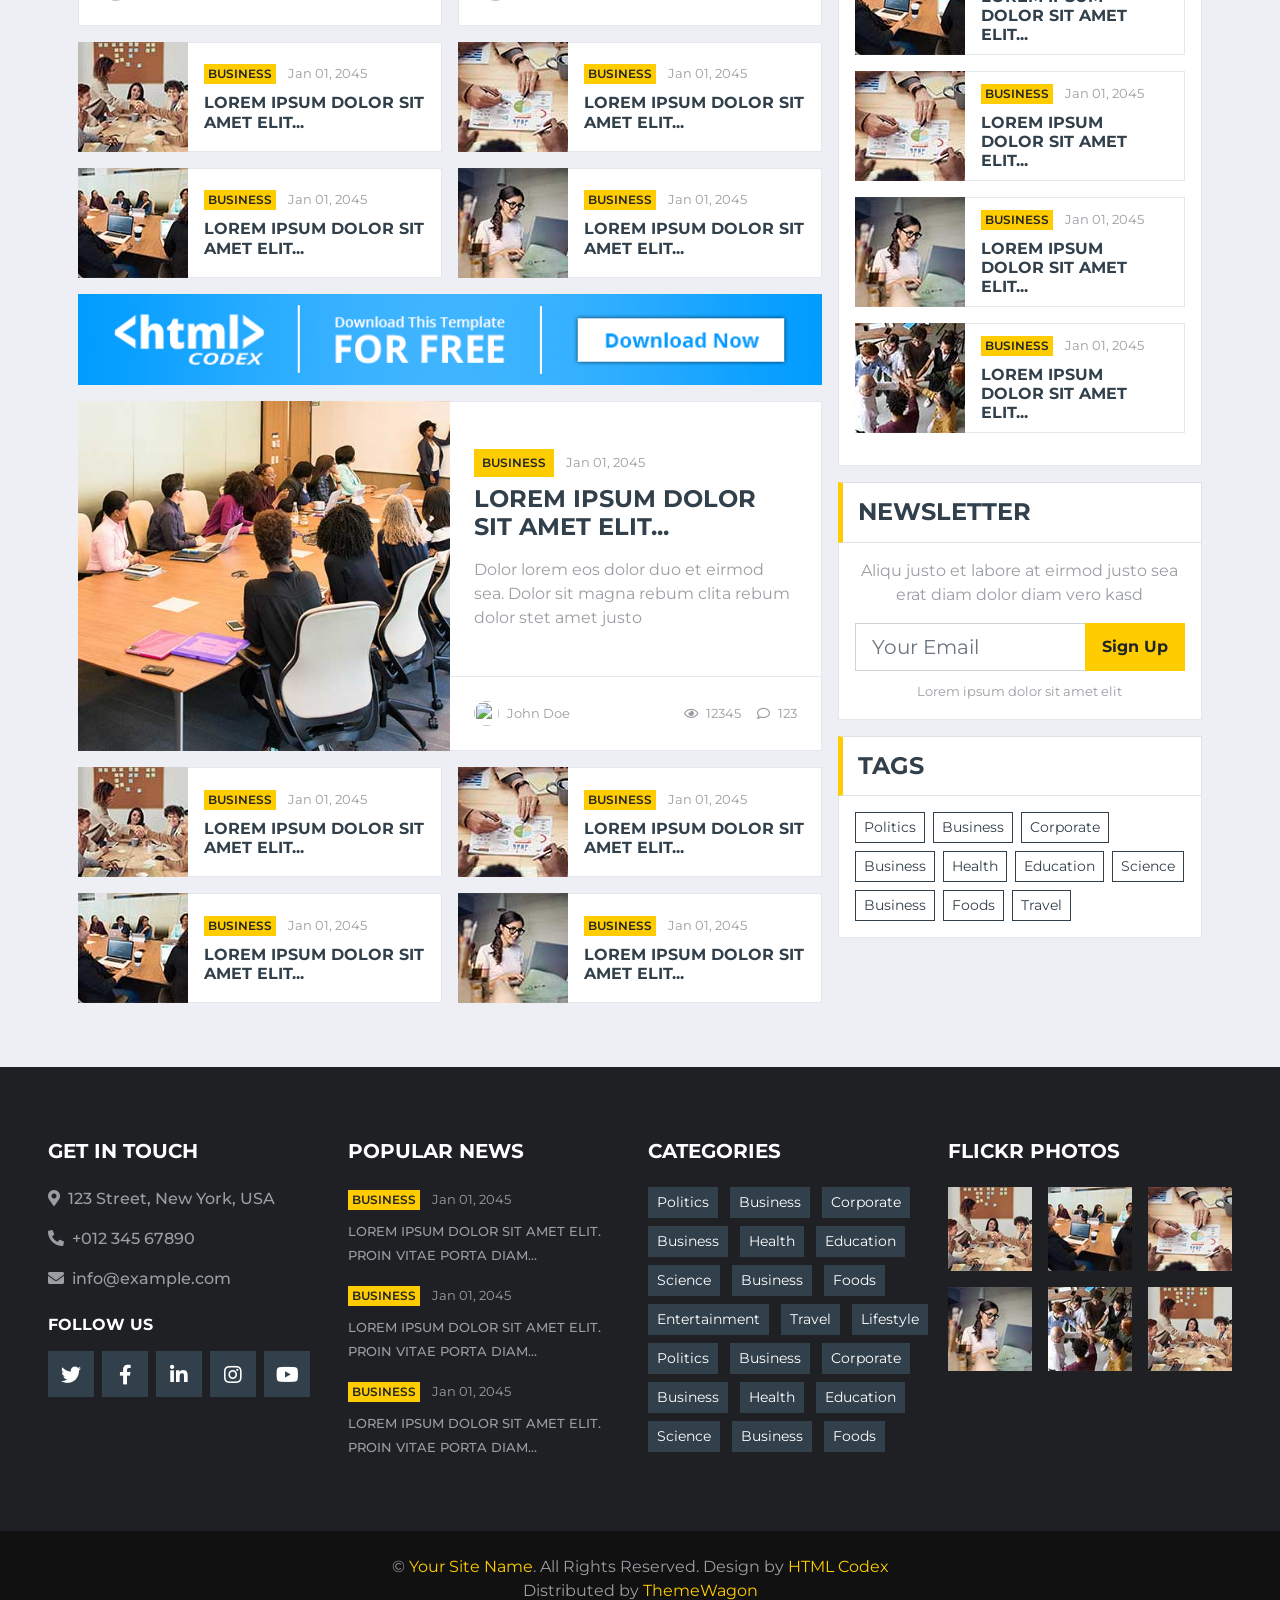
==== commit 65dd4003: "start of tags" ====
--- a/website/index.html
+++ b/website/index.html
@@ -1,817 +1,1519 @@
 <!DOCTYPE html>
 <html lang="en">
-
-<head>
-    <meta charset="utf-8">
+  <head>
+    <meta charset="utf-8" />
     <title>BizNews - Free News Website Template</title>
-    <meta content="width=device-width, initial-scale=1.0" name="viewport">
-    <meta content="Free HTML Templates" name="keywords">
-    <meta content="Free HTML Templates" name="description">
+    <meta content="width=device-width, initial-scale=1.0" name="viewport" />
+    <meta content="Free HTML Templates" name="keywords" />
+    <meta content="Free HTML Templates" name="description" />
 
     <!-- Favicon -->
-    <link href="img/favicon.ico" rel="icon">
+    <link href="img/favicon.ico" rel="icon" />
 
     <!-- Google Web Fonts -->
-    <link rel="preconnect" href="https://fonts.gstatic.com">
-    <link href="https://fonts.googleapis.com/css2?family=Montserrat:wght@400;500;600;700&display=swap" rel="stylesheet">
+    <link rel="preconnect" href="https://fonts.gstatic.com" />
+    <link
+      href="https://fonts.googleapis.com/css2?family=Montserrat:wght@400;500;600;700&display=swap"
+      rel="stylesheet"
+    />
 
     <!-- Font Awesome -->
-    <link href="https://cdnjs.cloudflare.com/ajax/libs/font-awesome/5.15.0/css/all.min.css" rel="stylesheet">
+    <link
+      href="https://cdnjs.cloudflare.com/ajax/libs/font-awesome/5.15.0/css/all.min.css"
+      rel="stylesheet"
+    />
 
     <!-- Libraries Stylesheet -->
-    <link href="lib/owlcarousel/assets/owl.carousel.min.css" rel="stylesheet">
+    <link href="lib/owlcarousel/assets/owl.carousel.min.css" rel="stylesheet" />
 
     <!-- Customized Bootstrap Stylesheet -->
-    <link href="css/style.css" rel="stylesheet">
-
-
-    <script src="https://code.jquery.com/jquery-3.6.0.min.js"></script>
-    <script src="js2/userTags.js"></script>
-  
-
-</head>
-
-<body data-page="main">
+    <link href="css/style.css" rel="stylesheet" />
+    <script src="js/ajaxCalls.js"></script>
+    <script src="js/config.js"></script>
+  </head>
+
+  <body>
     <!-- Topbar Start -->
     <div class="container-fluid d-none d-lg-block">
-        <div class="row align-items-center bg-dark px-lg-5">
-            <div class="col-lg-9">
-                <nav class="navbar navbar-expand-sm bg-dark p-0">
-                    <ul class="navbar-nav ml-n2">
-                        <li class="nav-item border-right border-secondary">
-                            <a class="nav-link text-body small" href="#">Monday, January 1, 2045</a>
-                        </li>
-                        <li class="nav-item border-right border-secondary">
-                            <a class="nav-link text-body small" href="#">Advertise</a>
-                        </li>
-                        <li class="nav-item border-right border-secondary">
-                            <a class="nav-link text-body small" href="#">Contact</a>
-                        </li>
-                        <li class="nav-item">
-                            <a class="nav-link text-body small" href="login.html">Login</a>
-                        </li>
-                    </ul>
-                </nav>
-            </div>
-            <div class="col-lg-3 text-right d-none d-md-block">
-                <nav class="navbar navbar-expand-sm bg-dark p-0">
-                    <ul class="navbar-nav ml-auto mr-n2">
-                        <li class="nav-item">
-                            <a class="nav-link text-body" href="#"><small class="fab fa-twitter"></small></a>
-                        </li>
-                        <li class="nav-item">
-                            <a class="nav-link text-body" href="#"><small class="fab fa-facebook-f"></small></a>
-                        </li>
-                        <li class="nav-item">
-                            <a class="nav-link text-body" href="#"><small class="fab fa-linkedin-in"></small></a>
-                        </li>
-                        <li class="nav-item">
-                            <a class="nav-link text-body" href="#"><small class="fab fa-instagram"></small></a>
-                        </li>
-                        <li class="nav-item">
-                            <a class="nav-link text-body" href="#"><small class="fab fa-google-plus-g"></small></a>
-                        </li>
-                        <li class="nav-item">
-                            <a class="nav-link text-body" href="#"><small class="fab fa-youtube"></small></a>
-                        </li>
-                    </ul>
-                </nav>
-            </div>
+      <div class="row align-items-center bg-dark px-lg-5">
+        <div class="col-lg-9">
+          <nav class="navbar navbar-expand-sm bg-dark p-0">
+            <ul class="navbar-nav ml-n2">
+              <li class="nav-item border-right border-secondary">
+                <a class="nav-link text-body small" href="#"
+                  >Monday, January 1, 2045</a
+                >
+              </li>
+              <li class="nav-item border-right border-secondary">
+                <a class="nav-link text-body small" href="#">Advertise</a>
+              </li>
+              <li class="nav-item border-right border-secondary">
+                <a class="nav-link text-body small" href="#">Contact</a>
+              </li>
+              <li class="nav-item">
+                <a class="nav-link text-body small" href="login.html">Login</a>
+              </li>
+            </ul>
+          </nav>
         </div>
-        <div class="row align-items-center bg-white py-3 px-lg-5">
-            <div class="col-lg-4">
-                <a href="index.html" class="navbar-brand p-0 d-none d-lg-block">
-                    <h1 class="m-0 display-4 text-uppercase text-primary">Biz<span class="text-secondary font-weight-normal">News</span></h1>
-                </a>
-            </div>
-            <div class="col-lg-8 text-center text-lg-right">
-                <a href="https://htmlcodex.com"><img class="img-fluid" src="img/ads-728x90.png" alt=""></a>
-            </div>
+        <div class="col-lg-3 text-right d-none d-md-block">
+          <nav class="navbar navbar-expand-sm bg-dark p-0">
+            <ul class="navbar-nav ml-auto mr-n2">
+              <li class="nav-item">
+                <a class="nav-link text-body" href="#"
+                  ><small class="fab fa-twitter"></small
+                ></a>
+              </li>
+              <li class="nav-item">
+                <a class="nav-link text-body" href="#"
+                  ><small class="fab fa-facebook-f"></small
+                ></a>
+              </li>
+              <li class="nav-item">
+                <a class="nav-link text-body" href="#"
+                  ><small class="fab fa-linkedin-in"></small
+                ></a>
+              </li>
+              <li class="nav-item">
+                <a class="nav-link text-body" href="#"
+                  ><small class="fab fa-instagram"></small
+                ></a>
+              </li>
+              <li class="nav-item">
+                <a class="nav-link text-body" href="#"
+                  ><small class="fab fa-google-plus-g"></small
+                ></a>
+              </li>
+              <li class="nav-item">
+                <a class="nav-link text-body" href="#"
+                  ><small class="fab fa-youtube"></small
+                ></a>
+              </li>
+            </ul>
+          </nav>
         </div>
+      </div>
+      <div class="row align-items-center bg-white py-3 px-lg-5">
+        <div class="col-lg-4">
+          <a href="index.html" class="navbar-brand p-0 d-none d-lg-block">
+            <h1 class="m-0 display-4 text-uppercase text-primary">
+              Biz<span class="text-secondary font-weight-normal">News</span>
+            </h1>
+          </a>
+        </div>
+        <div class="col-lg-8 text-center text-lg-right">
+          <a href="https://htmlcodex.com"
+            ><img class="img-fluid" src="img/ads-728x90.png" alt=""
+          /></a>
+        </div>
+      </div>
     </div>
     <!-- Topbar End -->
+
     <!-- Navbar Start -->
     <div class="container-fluid p-0">
-        <nav class="navbar navbar-expand-lg bg-dark navbar-dark py-2 py-lg-0 px-lg-5">
-            <a href="index.html" class="navbar-brand d-block d-lg-none">
-                <h1 class="m-0 display-4 text-uppercase text-primary">Biz<span class="text-white font-weight-normal">News</span></h1>
-            </a>
-            <button type="button" class="navbar-toggler" data-toggle="collapse" data-target="#navbarCollapse">
-                <span class="navbar-toggler-icon"></span>
-            </button>
-
-            <div class="collapse navbar-collapse justify-content-between px-0 px-lg-3" id="navbarCollapse">
-                <div class="navbar-nav mr-auto py-0">
-                    <a href="index.html" class="nav-item nav-link active">Home</a>
-                    <a href="category.html" class="nav-item nav-link">Category</a>
-                    <a href="savedNews.html" class="nav-item nav-link">saved</a>
-                    <a href="single.html" class="nav-item nav-link">Single News</a>
-
-                    <a href="contact.html" class="nav-item nav-link">Contact</a>
-                </div>
-
-                <div class="input-group ml-auto d-none d-lg-flex" style="width: 100%; max-width: 300px;">
-
-                    <input type="text" class="form-control border-0" placeholder="Keyword">
-                    <div class="input-group-append">
-                        <button class="input-group-text bg-primary text-dark border-0 px-3">
-                            <i class="fa fa-search"></i>
-                        </button>
-                    </div>
-                </div>
-                <div class="nav-item dropdown">
-                    <a href="#" class="nav-link dropdown-toggle" data-toggle="dropdown">Interests</a>
-                    <div class="dropdown-menu rounded-0 m-0" id="interestsDropdown">
-                        <!-- Tags will be injected here -->
-                    </div>
-                </div>
-            </div>
-        </nav>
+      <nav
+        class="navbar navbar-expand-lg bg-dark navbar-dark py-2 py-lg-0 px-lg-5"
+      >
+        <a href="index.html" class="navbar-brand d-block d-lg-none">
+          <h1 class="m-0 display-4 text-uppercase text-primary">
+            Biz<span class="text-white font-weight-normal">News</span>
+          </h1>
+        </a>
+        <button
+          type="button"
+          class="navbar-toggler"
+          data-toggle="collapse"
+          data-target="#navbarCollapse"
+        >
+          <span class="navbar-toggler-icon"></span>
+        </button>
+        <div
+          class="collapse navbar-collapse justify-content-between px-0 px-lg-3"
+          id="navbarCollapse"
+        >
+          <div class="navbar-nav mr-auto py-0">
+            <a href="index.html" class="nav-item nav-link active">Home</a>
+            <a href="category.html" class="nav-item nav-link">Category</a>
+            <a href="single.html" class="nav-item nav-link">Single News</a>
+            <div class="nav-item dropdown">
+              <a
+                href="#"
+                class="nav-link dropdown-toggle"
+                data-toggle="dropdown"
+                >Dropdown</a
+              >
+              <div class="dropdown-menu rounded-0 m-0">
+                <a href="#" class="dropdown-item">Menu item 1</a>
+                <a href="#" class="dropdown-item">Menu item 2</a>
+                <a href="#" class="dropdown-item">Menu item 3</a>
+              </div>
+            </div>
+            <a href="contact.html" class="nav-item nav-link">Contact</a>
+          </div>
+          <div
+            class="input-group ml-auto d-none d-lg-flex"
+            style="width: 100%; max-width: 300px"
+          >
+            <input
+              type="text"
+              class="form-control border-0"
+              placeholder="Keyword"
+            />
+            <div class="input-group-append">
+              <button
+                class="input-group-text bg-primary text-dark border-0 px-3"
+              >
+                <i class="fa fa-search"></i>
+              </button>
+            </div>
+          </div>
+        </div>
+      </nav>
     </div>
     <!-- Navbar End -->
-    <!-- Filtered News by Tags -->
-    <div class="container my-5">
-        <div class="section-title">
-            <h4 class="m-0 text-uppercase font-weight-bold">News Based on Your Interests</h4>
-        </div>
-        <div id="newsArea">
-            <!-- Filtered news will be rendered here -->
-        </div>
-    </div>
+
     <!-- Main News Slider Start -->
     <div class="container-fluid">
-        <div class="row">
-            <div class="col-lg-7 px-0">
-                <div class="owl-carousel main-carousel position-relative">
-                    <div class="position-relative overflow-hidden" style="height: 500px;">
-                        <img class="img-fluid h-100" src="img/news-800x500-1.jpg" style="object-fit: cover;">
-                        <div class="overlay">
-                            <div class="mb-2">
-                                <a class="badge badge-primary text-uppercase font-weight-semi-bold p-2 mr-2"
-                                   href="">Business</a>
-                                <a class="text-white" href="">Jan 01, 2045</a>
-                            </div>
-                            <a class="h2 m-0 text-white text-uppercase font-weight-bold" href="">Lorem ipsum dolor sit amet elit. Proin vitae porta diam...</a>
-                        </div>
-                    </div>
-                    <div class="position-relative overflow-hidden" style="height: 500px;">
-                        <img class="img-fluid h-100" src="img/news-800x500-2.jpg" style="object-fit: cover;">
-                        <div class="overlay">
-                            <div class="mb-2">
-                                <a class="badge badge-primary text-uppercase font-weight-semi-bold p-2 mr-2"
-                                   href="">Business</a>
-                                <a class="text-white" href="">Jan 01, 2045</a>
-                            </div>
-                            <a class="h2 m-0 text-white text-uppercase font-weight-bold" href="">Lorem ipsum dolor sit amet elit. Proin vitae porta diam...</a>
-                        </div>
-                    </div>
-                    <div class="position-relative overflow-hidden" style="height: 500px;">
-                        <img class="img-fluid h-100" src="img/news-800x500-3.jpg" style="object-fit: cover;">
-                        <div class="overlay">
-                            <div class="mb-2">
-                                <a class="badge badge-primary text-uppercase font-weight-semi-bold p-2 mr-2"
-                                   href="">Business</a>
-                                <a class="text-white" href="">Jan 01, 2045</a>
-                            </div>
-                            <a class="h2 m-0 text-white text-uppercase font-weight-bold" href="">Lorem ipsum dolor sit amet elit. Proin vitae porta diam...</a>
-                        </div>
-                    </div>
-                </div>
-            </div>
-            <div class="col-lg-5 px-0">
-                <div class="row mx-0">
-                    <div class="col-md-6 px-0">
-                        <div class="position-relative overflow-hidden" style="height: 250px;">
-                            <img class="img-fluid w-100 h-100" src="img/news-700x435-1.jpg" style="object-fit: cover;">
-                            <div class="overlay">
-                                <div class="mb-2">
-                                    <a class="badge badge-primary text-uppercase font-weight-semi-bold p-2 mr-2"
-                                       href="">Business</a>
-                                    <a class="text-white" href=""><small>Jan 01, 2045</small></a>
-                                </div>
-                                <a class="h6 m-0 text-white text-uppercase font-weight-semi-bold" href="">Lorem ipsum dolor sit amet elit...</a>
-                            </div>
-                        </div>
-                    </div>
-                    <div class="col-md-6 px-0">
-                        <div class="position-relative overflow-hidden" style="height: 250px;">
-                            <img class="img-fluid w-100 h-100" src="img/news-700x435-2.jpg" style="object-fit: cover;">
-                            <div class="overlay">
-                                <div class="mb-2">
-                                    <a class="badge badge-primary text-uppercase font-weight-semi-bold p-2 mr-2"
-                                       href="">Business</a>
-                                    <a class="text-white" href=""><small>Jan 01, 2045</small></a>
-                                </div>
-                                <a class="h6 m-0 text-white text-uppercase font-weight-semi-bold" href="">Lorem ipsum dolor sit amet elit...</a>
-                            </div>
-                        </div>
-                    </div>
-                    <div class="col-md-6 px-0">
-                        <div class="position-relative overflow-hidden" style="height: 250px;">
-                            <img class="img-fluid w-100 h-100" src="img/news-700x435-3.jpg" style="object-fit: cover;">
-                            <div class="overlay">
-                                <div class="mb-2">
-                                    <a class="badge badge-primary text-uppercase font-weight-semi-bold p-2 mr-2"
-                                       href="">Business</a>
-                                    <a class="text-white" href=""><small>Jan 01, 2045</small></a>
-                                </div>
-                                <a class="h6 m-0 text-white text-uppercase font-weight-semi-bold" href="">Lorem ipsum dolor sit amet elit...</a>
-                            </div>
-                        </div>
-                    </div>
-                    <div class="col-md-6 px-0">
-                        <div class="position-relative overflow-hidden" style="height: 250px;">
-                            <img class="img-fluid w-100 h-100" src="img/news-700x435-4.jpg" style="object-fit: cover;">
-                            <div class="overlay">
-                                <div class="mb-2">
-                                    <a class="badge badge-primary text-uppercase font-weight-semi-bold p-2 mr-2"
-                                       href="">Business</a>
-                                    <a class="text-white" href=""><small>Jan 01, 2045</small></a>
-                                </div>
-                                <a class="h6 m-0 text-white text-uppercase font-weight-semi-bold" href="">Lorem ipsum dolor sit amet elit...</a>
-                            </div>
-                        </div>
-                    </div>
-                </div>
-            </div>
+      <div class="row">
+        <div class="col-lg-7 px-0">
+          <div class="owl-carousel main-carousel position-relative">
+            <div
+              class="position-relative overflow-hidden"
+              style="height: 500px"
+            >
+              <img
+                class="img-fluid h-100"
+                src="img/news-800x500-1.jpg"
+                style="object-fit: cover"
+              />
+              <div class="overlay">
+                <div class="mb-2">
+                  <a
+                    class="badge badge-primary text-uppercase font-weight-semi-bold p-2 mr-2"
+                    href=""
+                    >Business</a
+                  >
+                  <a class="text-white" href="">Jan 01, 2045</a>
+                </div>
+                <a
+                  class="h2 m-0 text-white text-uppercase font-weight-bold"
+                  href=""
+                  >Lorem ipsum dolor sit amet elit. Proin vitae porta diam...</a
+                >
+              </div>
+            </div>
+            <div
+              class="position-relative overflow-hidden"
+              style="height: 500px"
+            >
+              <img
+                class="img-fluid h-100"
+                src="img/news-800x500-2.jpg"
+                style="object-fit: cover"
+              />
+              <div class="overlay">
+                <div class="mb-2">
+                  <a
+                    class="badge badge-primary text-uppercase font-weight-semi-bold p-2 mr-2"
+                    href=""
+                    >Business</a
+                  >
+                  <a class="text-white" href="">Jan 01, 2045</a>
+                </div>
+                <a
+                  class="h2 m-0 text-white text-uppercase font-weight-bold"
+                  href=""
+                  >Lorem ipsum dolor sit amet elit. Proin vitae porta diam...</a
+                >
+              </div>
+            </div>
+            <div
+              class="position-relative overflow-hidden"
+              style="height: 500px"
+            >
+              <img
+                class="img-fluid h-100"
+                src="img/news-800x500-3.jpg"
+                style="object-fit: cover"
+              />
+              <div class="overlay">
+                <div class="mb-2">
+                  <a
+                    class="badge badge-primary text-uppercase font-weight-semi-bold p-2 mr-2"
+                    href=""
+                    >Business</a
+                  >
+                  <a class="text-white" href="">Jan 01, 2045</a>
+                </div>
+                <a
+                  class="h2 m-0 text-white text-uppercase font-weight-bold"
+                  href=""
+                  >Lorem ipsum dolor sit amet elit. Proin vitae porta diam...</a
+                >
+              </div>
+            </div>
+          </div>
         </div>
+        <div class="col-lg-5 px-0">
+          <div class="row mx-0">
+            <div class="col-md-6 px-0">
+              <div
+                class="position-relative overflow-hidden"
+                style="height: 250px"
+              >
+                <img
+                  class="img-fluid w-100 h-100"
+                  src="img/news-700x435-1.jpg"
+                  style="object-fit: cover"
+                />
+                <div class="overlay">
+                  <div class="mb-2">
+                    <a
+                      class="badge badge-primary text-uppercase font-weight-semi-bold p-2 mr-2"
+                      href=""
+                      >Business</a
+                    >
+                    <a class="text-white" href=""
+                      ><small>Jan 01, 2045</small></a
+                    >
+                  </div>
+                  <a
+                    class="h6 m-0 text-white text-uppercase font-weight-semi-bold"
+                    href=""
+                    >Lorem ipsum dolor sit amet elit...</a
+                  >
+                </div>
+              </div>
+            </div>
+            <div class="col-md-6 px-0">
+              <div
+                class="position-relative overflow-hidden"
+                style="height: 250px"
+              >
+                <img
+                  class="img-fluid w-100 h-100"
+                  src="img/news-700x435-2.jpg"
+                  style="object-fit: cover"
+                />
+                <div class="overlay">
+                  <div class="mb-2">
+                    <a
+                      class="badge badge-primary text-uppercase font-weight-semi-bold p-2 mr-2"
+                      href=""
+                      >Business</a
+                    >
+                    <a class="text-white" href=""
+                      ><small>Jan 01, 2045</small></a
+                    >
+                  </div>
+                  <a
+                    class="h6 m-0 text-white text-uppercase font-weight-semi-bold"
+                    href=""
+                    >Lorem ipsum dolor sit amet elit...</a
+                  >
+                </div>
+              </div>
+            </div>
+            <div class="col-md-6 px-0">
+              <div
+                class="position-relative overflow-hidden"
+                style="height: 250px"
+              >
+                <img
+                  class="img-fluid w-100 h-100"
+                  src="img/news-700x435-3.jpg"
+                  style="object-fit: cover"
+                />
+                <div class="overlay">
+                  <div class="mb-2">
+                    <a
+                      class="badge badge-primary text-uppercase font-weight-semi-bold p-2 mr-2"
+                      href=""
+                      >Business</a
+                    >
+                    <a class="text-white" href=""
+                      ><small>Jan 01, 2045</small></a
+                    >
+                  </div>
+                  <a
+                    class="h6 m-0 text-white text-uppercase font-weight-semi-bold"
+                    href=""
+                    >Lorem ipsum dolor sit amet elit...</a
+                  >
+                </div>
+              </div>
+            </div>
+            <div class="col-md-6 px-0">
+              <div
+                class="position-relative overflow-hidden"
+                style="height: 250px"
+              >
+                <img
+                  class="img-fluid w-100 h-100"
+                  src="img/news-700x435-4.jpg"
+                  style="object-fit: cover"
+                />
+                <div class="overlay">
+                  <div class="mb-2">
+                    <a
+                      class="badge badge-primary text-uppercase font-weight-semi-bold p-2 mr-2"
+                      href=""
+                      >Business</a
+                    >
+                    <a class="text-white" href=""
+                      ><small>Jan 01, 2045</small></a
+                    >
+                  </div>
+                  <a
+                    class="h6 m-0 text-white text-uppercase font-weight-semi-bold"
+                    href=""
+                    >Lorem ipsum dolor sit amet elit...</a
+                  >
+                </div>
+              </div>
+            </div>
+          </div>
+        </div>
+      </div>
     </div>
     <!-- Main News Slider End -->
+
+    <div class="container my-5" id="main-news-feed">
+      <h2 class="mb-4 text-uppercase font-weight-bold">Latest News</h2>
+      <div id="news-articles-list" class="row"></div>
+    </div>
+
     <!-- Breaking News Start -->
     <div class="container-fluid bg-dark py-3 mb-3">
-        <div class="container">
-            <div class="row align-items-center bg-dark">
-                <div class="col-12">
-                    <div class="d-flex justify-content-between">
-                        <div class="bg-primary text-dark text-center font-weight-medium py-2" style="width: 170px;">Breaking News</div>
-                        <div class="owl-carousel tranding-carousel position-relative d-inline-flex align-items-center ml-3"
-                             style="width: calc(100% - 170px); padding-right: 90px;">
-                            <div class="text-truncate"><a class="text-white text-uppercase font-weight-semi-bold" href="">Lorem ipsum dolor sit amet elit. Proin interdum lacus eget ante tincidunt, sed faucibus nisl sodales</a></div>
-                            <div class="text-truncate"><a class="text-white text-uppercase font-weight-semi-bold" href="">Lorem ipsum dolor sit amet elit. Proin interdum lacus eget ante tincidunt, sed faucibus nisl sodales</a></div>
-                        </div>
-                    </div>
-                </div>
-            </div>
+      <div class="container">
+        <div class="row align-items-center bg-dark">
+          <div class="col-12">
+            <div class="d-flex justify-content-between">
+              <div
+                class="bg-primary text-dark text-center font-weight-medium py-2"
+                style="width: 170px"
+              >
+                Breaking News
+              </div>
+              <div
+                class="owl-carousel tranding-carousel position-relative d-inline-flex align-items-center ml-3"
+                style="width: calc(100% - 170px); padding-right: 90px"
+              >
+                <div class="text-truncate">
+                  <a
+                    class="text-white text-uppercase font-weight-semi-bold"
+                    href=""
+                    >Lorem ipsum dolor sit amet elit. Proin interdum lacus eget
+                    ante tincidunt, sed faucibus nisl sodales</a
+                  >
+                </div>
+                <div class="text-truncate">
+                  <a
+                    class="text-white text-uppercase font-weight-semi-bold"
+                    href=""
+                    >Lorem ipsum dolor sit amet elit. Proin interdum lacus eget
+                    ante tincidunt, sed faucibus nisl sodales</a
+                  >
+                </div>
+              </div>
+            </div>
+          </div>
         </div>
+      </div>
     </div>
     <!-- Breaking News End -->
+
     <!-- Featured News Slider Start -->
     <div class="container-fluid pt-5 mb-3">
-        <div class="container">
-            <div class="section-title">
-                <h4 class="m-0 text-uppercase font-weight-bold">Featured News</h4>
-            </div>
-            <div class="owl-carousel news-carousel carousel-item-4 position-relative">
-                <div class="position-relative overflow-hidden" style="height: 300px;">
-                    <img class="img-fluid h-100" src="img/news-700x435-1.jpg" style="object-fit: cover;">
-                    <div class="overlay">
-                        <div class="mb-2">
-                            <a class="badge badge-primary text-uppercase font-weight-semi-bold p-2 mr-2"
-                               href="">Business</a>
-                            <a class="text-white" href=""><small>Jan 01, 2045</small></a>
-                        </div>
-                        <a class="h6 m-0 text-white text-uppercase font-weight-semi-bold" href="">Lorem ipsum dolor sit amet elit...</a>
-                    </div>
-                </div>
-                <div class="position-relative overflow-hidden" style="height: 300px;">
-                    <img class="img-fluid h-100" src="img/news-700x435-2.jpg" style="object-fit: cover;">
-                    <div class="overlay">
-                        <div class="mb-2">
-                            <a class="badge badge-primary text-uppercase font-weight-semi-bold p-2 mr-2"
-                               href="">Business</a>
-                            <a class="text-white" href=""><small>Jan 01, 2045</small></a>
-                        </div>
-                        <a class="h6 m-0 text-white text-uppercase font-weight-semi-bold" href="">Lorem ipsum dolor sit amet elit...</a>
-                    </div>
-                </div>
-                <div class="position-relative overflow-hidden" style="height: 300px;">
-                    <img class="img-fluid h-100" src="img/news-700x435-3.jpg" style="object-fit: cover;">
-                    <div class="overlay">
-                        <div class="mb-2">
-                            <a class="badge badge-primary text-uppercase font-weight-semi-bold p-2 mr-2"
-                               href="">Business</a>
-                            <a class="text-white" href=""><small>Jan 01, 2045</small></a>
-                        </div>
-                        <a class="h6 m-0 text-white text-uppercase font-weight-semi-bold" href="">Lorem ipsum dolor sit amet elit...</a>
-                    </div>
-                </div>
-                <div class="position-relative overflow-hidden" style="height: 300px;">
-                    <img class="img-fluid h-100" src="img/news-700x435-4.jpg" style="object-fit: cover;">
-                    <div class="overlay">
-                        <div class="mb-2">
-                            <a class="badge badge-primary text-uppercase font-weight-semi-bold p-2 mr-2"
-                               href="">Business</a>
-                            <a class="text-white" href=""><small>Jan 01, 2045</small></a>
-                        </div>
-                        <a class="h6 m-0 text-white text-uppercase font-weight-semi-bold" href="">Lorem ipsum dolor sit amet elit...</a>
-                    </div>
-                </div>
-                <div class="position-relative overflow-hidden" style="height: 300px;">
-                    <img class="img-fluid h-100" src="img/news-700x435-5.jpg" style="object-fit: cover;">
-                    <div class="overlay">
-                        <div class="mb-2">
-                            <a class="badge badge-primary text-uppercase font-weight-semi-bold p-2 mr-2"
-                               href="">Business</a>
-                            <a class="text-white" href=""><small>Jan 01, 2045</small></a>
-                        </div>
-                        <a class="h6 m-0 text-white text-uppercase font-weight-semi-bold" href="">Lorem ipsum dolor sit amet elit...</a>
-                    </div>
-                </div>
-            </div>
+      <div class="container">
+        <div class="section-title">
+          <h4 class="m-0 text-uppercase font-weight-bold">Featured News</h4>
         </div>
+        <div
+          class="owl-carousel news-carousel carousel-item-4 position-relative"
+        >
+          <div class="position-relative overflow-hidden" style="height: 300px">
+            <img
+              class="img-fluid h-100"
+              src="img/news-700x435-1.jpg"
+              style="object-fit: cover"
+            />
+            <div class="overlay">
+              <div class="mb-2">
+                <a
+                  class="badge badge-primary text-uppercase font-weight-semi-bold p-2 mr-2"
+                  href=""
+                  >Business</a
+                >
+                <a class="text-white" href=""><small>Jan 01, 2045</small></a>
+              </div>
+              <a
+                class="h6 m-0 text-white text-uppercase font-weight-semi-bold"
+                href=""
+                >Lorem ipsum dolor sit amet elit...</a
+              >
+            </div>
+          </div>
+          <div class="position-relative overflow-hidden" style="height: 300px">
+            <img
+              class="img-fluid h-100"
+              src="img/news-700x435-2.jpg"
+              style="object-fit: cover"
+            />
+            <div class="overlay">
+              <div class="mb-2">
+                <a
+                  class="badge badge-primary text-uppercase font-weight-semi-bold p-2 mr-2"
+                  href=""
+                  >Business</a
+                >
+                <a class="text-white" href=""><small>Jan 01, 2045</small></a>
+              </div>
+              <a
+                class="h6 m-0 text-white text-uppercase font-weight-semi-bold"
+                href=""
+                >Lorem ipsum dolor sit amet elit...</a
+              >
+            </div>
+          </div>
+          <div class="position-relative overflow-hidden" style="height: 300px">
+            <img
+              class="img-fluid h-100"
+              src="img/news-700x435-3.jpg"
+              style="object-fit: cover"
+            />
+            <div class="overlay">
+              <div class="mb-2">
+                <a
+                  class="badge badge-primary text-uppercase font-weight-semi-bold p-2 mr-2"
+                  href=""
+                  >Business</a
+                >
+                <a class="text-white" href=""><small>Jan 01, 2045</small></a>
+              </div>
+              <a
+                class="h6 m-0 text-white text-uppercase font-weight-semi-bold"
+                href=""
+                >Lorem ipsum dolor sit amet elit...</a
+              >
+            </div>
+          </div>
+          <div class="position-relative overflow-hidden" style="height: 300px">
+            <img
+              class="img-fluid h-100"
+              src="img/news-700x435-4.jpg"
+              style="object-fit: cover"
+            />
+            <div class="overlay">
+              <div class="mb-2">
+                <a
+                  class="badge badge-primary text-uppercase font-weight-semi-bold p-2 mr-2"
+                  href=""
+                  >Business</a
+                >
+                <a class="text-white" href=""><small>Jan 01, 2045</small></a>
+              </div>
+              <a
+                class="h6 m-0 text-white text-uppercase font-weight-semi-bold"
+                href=""
+                >Lorem ipsum dolor sit amet elit...</a
+              >
+            </div>
+          </div>
+          <div class="position-relative overflow-hidden" style="height: 300px">
+            <img
+              class="img-fluid h-100"
+              src="img/news-700x435-5.jpg"
+              style="object-fit: cover"
+            />
+            <div class="overlay">
+              <div class="mb-2">
+                <a
+                  class="badge badge-primary text-uppercase font-weight-semi-bold p-2 mr-2"
+                  href=""
+                  >Business</a
+                >
+                <a class="text-white" href=""><small>Jan 01, 2045</small></a>
+              </div>
+              <a
+                class="h6 m-0 text-white text-uppercase font-weight-semi-bold"
+                href=""
+                >Lorem ipsum dolor sit amet elit...</a
+              >
+            </div>
+          </div>
+        </div>
+      </div>
     </div>
     <!-- Featured News Slider End -->
+
     <!-- News With Sidebar Start -->
     <div class="container-fluid">
-        <div class="container">
+      <div class="container">
+        <div class="row">
+          <div class="col-lg-8">
             <div class="row">
-                <div class="col-lg-8">
-                    <div class="row">
-                        <div class="col-12">
-                            <div class="section-title">
-                                <h4 class="m-0 text-uppercase font-weight-bold">Latest News</h4>
-                                <a class="text-secondary font-weight-medium text-decoration-none" href="">View All</a>
-                            </div>
-                        </div>
-                        <div class="col-lg-6">
-                            <div class="position-relative mb-3">
-                                <img class="img-fluid w-100" src="img/news-700x435-1.jpg" style="object-fit: cover;">
-                                <div class="bg-white border border-top-0 p-4">
-                                    <div class="mb-2">
-                                        <a class="badge badge-primary text-uppercase font-weight-semi-bold p-2 mr-2"
-                                           href="">Business</a>
-                                        <a class="text-body" href=""><small>Jan 01, 2045</small></a>
-                                    </div>
-                                    <a class="h4 d-block mb-3 text-secondary text-uppercase font-weight-bold" href="">Lorem ipsum dolor sit amet elit...</a>
-                                    <p class="m-0">
-                                        Dolor lorem eos dolor duo et eirmod sea. Dolor sit magna
-                                        rebum clita rebum dolor stet amet justo
-                                    </p>
-                                </div>
-                                <div class="d-flex justify-content-between bg-white border border-top-0 p-4">
-                                    <div class="d-flex align-items-center">
-                                        <img class="rounded-circle mr-2" src="img/user.jpg" width="25" height="25" alt="">
-                                        <small>John Doe</small>
-                                    </div>
-                                    <div class="d-flex align-items-center">
-                                        <small class="ml-3"><i class="far fa-eye mr-2"></i>12345</small>
-                                        <small class="ml-3"><i class="far fa-comment mr-2"></i>123</small>
-                                    </div>
-                                </div>
-                            </div>
-                        </div>
-                        <div class="col-lg-6">
-                            <div class="position-relative mb-3">
-                                <img class="img-fluid w-100" src="img/news-700x435-2.jpg" style="object-fit: cover;">
-                                <div class="bg-white border border-top-0 p-4">
-                                    <div class="mb-2">
-                                        <a class="badge badge-primary text-uppercase font-weight-semi-bold p-2 mr-2"
-                                           href="">Business</a>
-                                        <a class="text-body" href=""><small>Jan 01, 2045</small></a>
-                                    </div>
-                                    <a class="h4 d-block mb-3 text-secondary text-uppercase font-weight-bold" href="">Lorem ipsum dolor sit amet elit...</a>
-                                    <p class="m-0">
-                                        Dolor lorem eos dolor duo et eirmod sea. Dolor sit magna
-                                        rebum clita rebum dolor stet amet justo
-                                    </p>
-                                </div>
-                                <div class="d-flex justify-content-between bg-white border border-top-0 p-4">
-                                    <div class="d-flex align-items-center">
-                                        <img class="rounded-circle mr-2" src="img/user.jpg" width="25" height="25" alt="">
-                                        <small>John Doe</small>
-                                    </div>
-                                    <div class="d-flex align-items-center">
-                                        <small class="ml-3"><i class="far fa-eye mr-2"></i>12345</small>
-                                        <small class="ml-3"><i class="far fa-comment mr-2"></i>123</small>
-                                    </div>
-                                </div>
-                            </div>
-                        </div>
-                        <div class="col-lg-12 mb-3">
-                            <a href=""><img class="img-fluid w-100" src="img/ads-728x90.png" alt=""></a>
-                        </div>
-                        <div class="col-lg-6">
-                            <div class="position-relative mb-3">
-                                <img class="img-fluid w-100" src="img/news-700x435-3.jpg" style="object-fit: cover;">
-                                <div class="bg-white border border-top-0 p-4">
-                                    <div class="mb-2">
-                                        <a class="badge badge-primary text-uppercase font-weight-semi-bold p-2 mr-2"
-                                           href="">Business</a>
-                                        <a class="text-body" href=""><small>Jan 01, 2045</small></a>
-                                    </div>
-                                    <a class="h4 d-block mb-0 text-secondary text-uppercase font-weight-bold" href="">Lorem ipsum dolor sit amet elit...</a>
-                                </div>
-                                <div class="d-flex justify-content-between bg-white border border-top-0 p-4">
-                                    <div class="d-flex align-items-center">
-                                        <img class="rounded-circle mr-2" src="img/user.jpg" width="25" height="25" alt="">
-                                        <small>John Doe</small>
-                                    </div>
-                                    <div class="d-flex align-items-center">
-                                        <small class="ml-3"><i class="far fa-eye mr-2"></i>12345</small>
-                                        <small class="ml-3"><i class="far fa-comment mr-2"></i>123</small>
-                                    </div>
-                                </div>
-                            </div>
-                        </div>
-                        <div class="col-lg-6">
-                            <div class="position-relative mb-3">
-                                <img class="img-fluid w-100" src="img/news-700x435-4.jpg" style="object-fit: cover;">
-                                <div class="bg-white border border-top-0 p-4">
-                                    <div class="mb-2">
-                                        <a class="badge badge-primary text-uppercase font-weight-semi-bold p-2 mr-2"
-                                           href="">Business</a>
-                                        <a class="text-body" href=""><small>Jan 01, 2045</small></a>
-                                    </div>
-                                    <a class="h4 d-block mb-0 text-secondary text-uppercase font-weight-bold" href="">Lorem ipsum dolor sit amet elit...</a>
-                                </div>
-                                <div class="d-flex justify-content-between bg-white border border-top-0 p-4">
-                                    <div class="d-flex align-items-center">
-                                        <img class="rounded-circle mr-2" src="img/user.jpg" width="25" height="25" alt="">
-                                        <small>John Doe</small>
-                                    </div>
-                                    <div class="d-flex align-items-center">
-                                        <small class="ml-3"><i class="far fa-eye mr-2"></i>12345</small>
-                                        <small class="ml-3"><i class="far fa-comment mr-2"></i>123</small>
-                                    </div>
-                                </div>
-                            </div>
-                        </div>
-                        <div class="col-lg-6">
-                            <div class="d-flex align-items-center bg-white mb-3" style="height: 110px;">
-                                <img class="img-fluid" src="img/news-110x110-1.jpg" alt="">
-                                <div class="w-100 h-100 px-3 d-flex flex-column justify-content-center border border-left-0">
-                                    <div class="mb-2">
-                                        <a class="badge badge-primary text-uppercase font-weight-semi-bold p-1 mr-2" href="">Business</a>
-                                        <a class="text-body" href=""><small>Jan 01, 2045</small></a>
-                                    </div>
-                                    <a class="h6 m-0 text-secondary text-uppercase font-weight-bold" href="">Lorem ipsum dolor sit amet elit...</a>
-                                </div>
-                            </div>
-                            <div class="d-flex align-items-center bg-white mb-3" style="height: 110px;">
-                                <img class="img-fluid" src="img/news-110x110-2.jpg" alt="">
-                                <div class="w-100 h-100 px-3 d-flex flex-column justify-content-center border border-left-0">
-                                    <div class="mb-2">
-                                        <a class="badge badge-primary text-uppercase font-weight-semi-bold p-1 mr-2" href="">Business</a>
-                                        <a class="text-body" href=""><small>Jan 01, 2045</small></a>
-                                    </div>
-                                    <a class="h6 m-0 text-secondary text-uppercase font-weight-bold" href="">Lorem ipsum dolor sit amet elit...</a>
-                                </div>
-                            </div>
-                        </div>
-                        <div class="col-lg-6">
-                            <div class="d-flex align-items-center bg-white mb-3" style="height: 110px;">
-                                <img class="img-fluid" src="img/news-110x110-3.jpg" alt="">
-                                <div class="w-100 h-100 px-3 d-flex flex-column justify-content-center border border-left-0">
-                                    <div class="mb-2">
-                                        <a class="badge badge-primary text-uppercase font-weight-semi-bold p-1 mr-2" href="">Business</a>
-                                        <a class="text-body" href=""><small>Jan 01, 2045</small></a>
-                                    </div>
-                                    <a class="h6 m-0 text-secondary text-uppercase font-weight-bold" href="">Lorem ipsum dolor sit amet elit...</a>
-                                </div>
-                            </div>
-                            <div class="d-flex align-items-center bg-white mb-3" style="height: 110px;">
-                                <img class="img-fluid" src="img/news-110x110-4.jpg" alt="">
-                                <div class="w-100 h-100 px-3 d-flex flex-column justify-content-center border border-left-0">
-                                    <div class="mb-2">
-                                        <a class="badge badge-primary text-uppercase font-weight-semi-bold p-1 mr-2" href="">Business</a>
-                                        <a class="text-body" href=""><small>Jan 01, 2045</small></a>
-                                    </div>
-                                    <a class="h6 m-0 text-secondary text-uppercase font-weight-bold" href="">Lorem ipsum dolor sit amet elit...</a>
-                                </div>
-                            </div>
-                        </div>
-                        <div class="col-lg-12 mb-3">
-                            <a href=""><img class="img-fluid w-100" src="img/ads-728x90.png" alt=""></a>
-                        </div>
-                        <div class="col-lg-12">
-                            <div class="row news-lg mx-0 mb-3">
-                                <div class="col-md-6 h-100 px-0">
-                                    <img class="img-fluid h-100" src="img/news-700x435-5.jpg" style="object-fit: cover;">
-                                </div>
-                                <div class="col-md-6 d-flex flex-column border bg-white h-100 px-0">
-                                    <div class="mt-auto p-4">
-                                        <div class="mb-2">
-                                            <a class="badge badge-primary text-uppercase font-weight-semi-bold p-2 mr-2"
-                                               href="">Business</a>
-                                            <a class="text-body" href=""><small>Jan 01, 2045</small></a>
-                                        </div>
-                                        <a class="h4 d-block mb-3 text-secondary text-uppercase font-weight-bold" href="">Lorem ipsum dolor sit amet elit...</a>
-                                        <p class="m-0">
-                                            Dolor lorem eos dolor duo et eirmod sea. Dolor sit magna
-                                            rebum clita rebum dolor stet amet justo
-                                        </p>
-                                    </div>
-                                    <div class="d-flex justify-content-between bg-white border-top mt-auto p-4">
-                                        <div class="d-flex align-items-center">
-                                            <img class="rounded-circle mr-2" src="img/user.jpg" width="25" height="25" alt="">
-                                            <small>John Doe</small>
-                                        </div>
-                                        <div class="d-flex align-items-center">
-                                            <small class="ml-3"><i class="far fa-eye mr-2"></i>12345</small>
-                                            <small class="ml-3"><i class="far fa-comment mr-2"></i>123</small>
-                                        </div>
-                                    </div>
-                                </div>
-                            </div>
-                        </div>
-                        <div class="col-lg-6">
-                            <div class="d-flex align-items-center bg-white mb-3" style="height: 110px;">
-                                <img class="img-fluid" src="img/news-110x110-1.jpg" alt="">
-                                <div class="w-100 h-100 px-3 d-flex flex-column justify-content-center border border-left-0">
-                                    <div class="mb-2">
-                                        <a class="badge badge-primary text-uppercase font-weight-semi-bold p-1 mr-2" href="">Business</a>
-                                        <a class="text-body" href=""><small>Jan 01, 2045</small></a>
-                                    </div>
-                                    <a class="h6 m-0 text-secondary text-uppercase font-weight-bold" href="">Lorem ipsum dolor sit amet elit...</a>
-                                </div>
-                            </div>
-                            <div class="d-flex align-items-center bg-white mb-3" style="height: 110px;">
-                                <img class="img-fluid" src="img/news-110x110-2.jpg" alt="">
-                                <div class="w-100 h-100 px-3 d-flex flex-column justify-content-center border border-left-0">
-                                    <div class="mb-2">
-                                        <a class="badge badge-primary text-uppercase font-weight-semi-bold p-1 mr-2" href="">Business</a>
-                                        <a class="text-body" href=""><small>Jan 01, 2045</small></a>
-                                    </div>
-                                    <a class="h6 m-0 text-secondary text-uppercase font-weight-bold" href="">Lorem ipsum dolor sit amet elit...</a>
-                                </div>
-                            </div>
-                        </div>
-                        <div class="col-lg-6">
-                            <div class="d-flex align-items-center bg-white mb-3" style="height: 110px;">
-                                <img class="img-fluid" src="img/news-110x110-3.jpg" alt="">
-                                <div class="w-100 h-100 px-3 d-flex flex-column justify-content-center border border-left-0">
-                                    <div class="mb-2">
-                                        <a class="badge badge-primary text-uppercase font-weight-semi-bold p-1 mr-2" href="">Business</a>
-                                        <a class="text-body" href=""><small>Jan 01, 2045</small></a>
-                                    </div>
-                                    <a class="h6 m-0 text-secondary text-uppercase font-weight-bold" href="">Lorem ipsum dolor sit amet elit...</a>
-                                </div>
-                            </div>
-                            <div class="d-flex align-items-center bg-white mb-3" style="height: 110px;">
-                                <img class="img-fluid" src="img/news-110x110-4.jpg" alt="">
-                                <div class="w-100 h-100 px-3 d-flex flex-column justify-content-center border border-left-0">
-                                    <div class="mb-2">
-                                        <a class="badge badge-primary text-uppercase font-weight-semi-bold p-1 mr-2" href="">Business</a>
-                                        <a class="text-body" href=""><small>Jan 01, 2045</small></a>
-                                    </div>
-                                    <a class="h6 m-0 text-secondary text-uppercase font-weight-bold" href="">Lorem ipsum dolor sit amet elit...</a>
-                                </div>
-                            </div>
-                        </div>
-                    </div>
-                </div>
-
-                <div class="col-lg-4">
-                    <!-- Social Follow Start -->
-                    <div class="mb-3">
-                        <div class="section-title mb-0">
-                            <h4 class="m-0 text-uppercase font-weight-bold">Follow Us</h4>
-                        </div>
-                        <div class="bg-white border border-top-0 p-3">
-                            <a href="" class="d-block w-100 text-white text-decoration-none mb-3" style="background: #39569E;">
-                                <i class="fab fa-facebook-f text-center py-4 mr-3" style="width: 65px; background: rgba(0, 0, 0, .2);"></i>
-                                <span class="font-weight-medium">12,345 Fans</span>
-                            </a>
-                            <a href="" class="d-block w-100 text-white text-decoration-none mb-3" style="background: #52AAF4;">
-                                <i class="fab fa-twitter text-center py-4 mr-3" style="width: 65px; background: rgba(0, 0, 0, .2);"></i>
-                                <span class="font-weight-medium">12,345 Followers</span>
-                            </a>
-                            <a href="" class="d-block w-100 text-white text-decoration-none mb-3" style="background: #0185AE;">
-                                <i class="fab fa-linkedin-in text-center py-4 mr-3" style="width: 65px; background: rgba(0, 0, 0, .2);"></i>
-                                <span class="font-weight-medium">12,345 Connects</span>
-                            </a>
-                            <a href="" class="d-block w-100 text-white text-decoration-none mb-3" style="background: #C8359D;">
-                                <i class="fab fa-instagram text-center py-4 mr-3" style="width: 65px; background: rgba(0, 0, 0, .2);"></i>
-                                <span class="font-weight-medium">12,345 Followers</span>
-                            </a>
-                            <a href="" class="d-block w-100 text-white text-decoration-none mb-3" style="background: #DC472E;">
-                                <i class="fab fa-youtube text-center py-4 mr-3" style="width: 65px; background: rgba(0, 0, 0, .2);"></i>
-                                <span class="font-weight-medium">12,345 Subscribers</span>
-                            </a>
-                            <a href="" class="d-block w-100 text-white text-decoration-none" style="background: #055570;">
-                                <i class="fab fa-vimeo-v text-center py-4 mr-3" style="width: 65px; background: rgba(0, 0, 0, .2);"></i>
-                                <span class="font-weight-medium">12,345 Followers</span>
-                            </a>
-                        </div>
-                    </div>
-                    <!-- Social Follow End -->
-                    <!-- Ads Start -->
-                    <div class="mb-3">
-                        <div class="section-title mb-0">
-                            <h4 class="m-0 text-uppercase font-weight-bold">Advertisement</h4>
-                        </div>
-                        <div class="bg-white text-center border border-top-0 p-3">
-                            <a href=""><img class="img-fluid" src="img/news-800x500-2.jpg" alt=""></a>
-                        </div>
-                    </div>
-                    <!-- Ads End -->
-                    <!-- Popular News Start -->
-                    <div class="mb-3">
-                        <div class="section-title mb-0">
-                            <h4 class="m-0 text-uppercase font-weight-bold">Tranding News</h4>
-                        </div>
-                        <div class="bg-white border border-top-0 p-3">
-                            <div class="d-flex align-items-center bg-white mb-3" style="height: 110px;">
-                                <img class="img-fluid" src="img/news-110x110-1.jpg" alt="">
-                                <div class="w-100 h-100 px-3 d-flex flex-column justify-content-center border border-left-0">
-                                    <div class="mb-2">
-                                        <a class="badge badge-primary text-uppercase font-weight-semi-bold p-1 mr-2" href="">Business</a>
-                                        <a class="text-body" href=""><small>Jan 01, 2045</small></a>
-                                    </div>
-                                    <a class="h6 m-0 text-secondary text-uppercase font-weight-bold" href="">Lorem ipsum dolor sit amet elit...</a>
-                                </div>
-                            </div>
-                            <div class="d-flex align-items-center bg-white mb-3" style="height: 110px;">
-                                <img class="img-fluid" src="img/news-110x110-2.jpg" alt="">
-                                <div class="w-100 h-100 px-3 d-flex flex-column justify-content-center border border-left-0">
-                                    <div class="mb-2">
-                                        <a class="badge badge-primary text-uppercase font-weight-semi-bold p-1 mr-2" href="">Business</a>
-                                        <a class="text-body" href=""><small>Jan 01, 2045</small></a>
-                                    </div>
-                                    <a class="h6 m-0 text-secondary text-uppercase font-weight-bold" href="">Lorem ipsum dolor sit amet elit...</a>
-                                </div>
-                            </div>
-                            <div class="d-flex align-items-center bg-white mb-3" style="height: 110px;">
-                                <img class="img-fluid" src="img/news-110x110-3.jpg" alt="">
-                                <div class="w-100 h-100 px-3 d-flex flex-column justify-content-center border border-left-0">
-                                    <div class="mb-2">
-                                        <a class="badge badge-primary text-uppercase font-weight-semi-bold p-1 mr-2" href="">Business</a>
-                                        <a class="text-body" href=""><small>Jan 01, 2045</small></a>
-                                    </div>
-                                    <a class="h6 m-0 text-secondary text-uppercase font-weight-bold" href="">Lorem ipsum dolor sit amet elit...</a>
-                                </div>
-                            </div>
-                            <div class="d-flex align-items-center bg-white mb-3" style="height: 110px;">
-                                <img class="img-fluid" src="img/news-110x110-4.jpg" alt="">
-                                <div class="w-100 h-100 px-3 d-flex flex-column justify-content-center border border-left-0">
-                                    <div class="mb-2">
-                                        <a class="badge badge-primary text-uppercase font-weight-semi-bold p-1 mr-2" href="">Business</a>
-                                        <a class="text-body" href=""><small>Jan 01, 2045</small></a>
-                                    </div>
-                                    <a class="h6 m-0 text-secondary text-uppercase font-weight-bold" href="">Lorem ipsum dolor sit amet elit...</a>
-                                </div>
-                            </div>
-                            <div class="d-flex align-items-center bg-white mb-3" style="height: 110px;">
-                                <img class="img-fluid" src="img/news-110x110-5.jpg" alt="">
-                                <div class="w-100 h-100 px-3 d-flex flex-column justify-content-center border border-left-0">
-                                    <div class="mb-2">
-                                        <a class="badge badge-primary text-uppercase font-weight-semi-bold p-1 mr-2" href="">Business</a>
-                                        <a class="text-body" href=""><small>Jan 01, 2045</small></a>
-                                    </div>
-                                    <a class="h6 m-0 text-secondary text-uppercase font-weight-bold" href="">Lorem ipsum dolor sit amet elit...</a>
-                                </div>
-                            </div>
-                        </div>
-                    </div>
-                    <!-- Popular News End -->
-                    <!-- Newsletter Start -->
-                    <div class="mb-3">
-                        <div class="section-title mb-0">
-                            <h4 class="m-0 text-uppercase font-weight-bold">Newsletter</h4>
-                        </div>
-                        <div class="bg-white text-center border border-top-0 p-3">
-                            <p>Aliqu justo et labore at eirmod justo sea erat diam dolor diam vero kasd</p>
-                            <div class="input-group mb-2" style="width: 100%;">
-                                <input type="text" class="form-control form-control-lg" placeholder="Your Email">
-                                <div class="input-group-append">
-                                    <button class="btn btn-primary font-weight-bold px-3">Sign Up</button>
-                                </div>
-                            </div>
-                            <small>Lorem ipsum dolor sit amet elit</small>
-                        </div>
-                    </div>
-                    <!-- Newsletter End -->
-                    <!-- Tags Start -->
-                    <div class="mb-3">
-                        <div class="section-title mb-0">
-                            <h4 class="m-0 text-uppercase font-weight-bold">Tags</h4>
-                        </div>
-                        <div class="bg-white border border-top-0 p-3">
-                            <div class="d-flex flex-wrap m-n1">
-                                <a href="" class="btn btn-sm btn-outline-secondary m-1">Politics</a>
-                                <a href="" class="btn btn-sm btn-outline-secondary m-1">Business</a>
-                                <a href="" class="btn btn-sm btn-outline-secondary m-1">Corporate</a>
-                                <a href="" class="btn btn-sm btn-outline-secondary m-1">Business</a>
-                                <a href="" class="btn btn-sm btn-outline-secondary m-1">Health</a>
-                                <a href="" class="btn btn-sm btn-outline-secondary m-1">Education</a>
-                                <a href="" class="btn btn-sm btn-outline-secondary m-1">Science</a>
-                                <a href="" class="btn btn-sm btn-outline-secondary m-1">Business</a>
-                                <a href="" class="btn btn-sm btn-outline-secondary m-1">Foods</a>
-                                <a href="" class="btn btn-sm btn-outline-secondary m-1">Travel</a>
-                            </div>
-                        </div>
-                    </div>
-                    <!-- Tags End -->
-                </div>
-            </div>
+              <div class="col-12">
+                <div class="section-title">
+                  <h4 class="m-0 text-uppercase font-weight-bold">
+                    Latest News
+                  </h4>
+                  <a
+                    class="text-secondary font-weight-medium text-decoration-none"
+                    href=""
+                    >View All</a
+                  >
+                </div>
+              </div>
+              <div class="col-lg-6">
+                <div class="position-relative mb-3">
+                  <img
+                    class="img-fluid w-100"
+                    src="img/news-700x435-1.jpg"
+                    style="object-fit: cover"
+                  />
+                  <div class="bg-white border border-top-0 p-4">
+                    <div class="mb-2">
+                      <a
+                        class="badge badge-primary text-uppercase font-weight-semi-bold p-2 mr-2"
+                        href=""
+                        >Business</a
+                      >
+                      <a class="text-body" href=""
+                        ><small>Jan 01, 2045</small></a
+                      >
+                    </div>
+                    <a
+                      class="h4 d-block mb-3 text-secondary text-uppercase font-weight-bold"
+                      href=""
+                      >Lorem ipsum dolor sit amet elit...</a
+                    >
+                    <p class="m-0">
+                      Dolor lorem eos dolor duo et eirmod sea. Dolor sit magna
+                      rebum clita rebum dolor stet amet justo
+                    </p>
+                  </div>
+                  <div
+                    class="d-flex justify-content-between bg-white border border-top-0 p-4"
+                  >
+                    <div class="d-flex align-items-center">
+                      <img
+                        class="rounded-circle mr-2"
+                        src="img/user.jpg"
+                        width="25"
+                        height="25"
+                        alt=""
+                      />
+                      <small>John Doe</small>
+                    </div>
+                    <div class="d-flex align-items-center">
+                      <small class="ml-3"
+                        ><i class="far fa-eye mr-2"></i>12345</small
+                      >
+                      <small class="ml-3"
+                        ><i class="far fa-comment mr-2"></i>123</small
+                      >
+                    </div>
+                  </div>
+                </div>
+              </div>
+              <div class="col-lg-6">
+                <div class="position-relative mb-3">
+                  <img
+                    class="img-fluid w-100"
+                    src="img/news-700x435-2.jpg"
+                    style="object-fit: cover"
+                  />
+                  <div class="bg-white border border-top-0 p-4">
+                    <div class="mb-2">
+                      <a
+                        class="badge badge-primary text-uppercase font-weight-semi-bold p-2 mr-2"
+                        href=""
+                        >Business</a
+                      >
+                      <a class="text-body" href=""
+                        ><small>Jan 01, 2045</small></a
+                      >
+                    </div>
+                    <a
+                      class="h4 d-block mb-3 text-secondary text-uppercase font-weight-bold"
+                      href=""
+                      >Lorem ipsum dolor sit amet elit...</a
+                    >
+                    <p class="m-0">
+                      Dolor lorem eos dolor duo et eirmod sea. Dolor sit magna
+                      rebum clita rebum dolor stet amet justo
+                    </p>
+                  </div>
+                  <div
+                    class="d-flex justify-content-between bg-white border border-top-0 p-4"
+                  >
+                    <div class="d-flex align-items-center">
+                      <img
+                        class="rounded-circle mr-2"
+                        src="img/user.jpg"
+                        width="25"
+                        height="25"
+                        alt=""
+                      />
+                      <small>John Doe</small>
+                    </div>
+                    <div class="d-flex align-items-center">
+                      <small class="ml-3"
+                        ><i class="far fa-eye mr-2"></i>12345</small
+                      >
+                      <small class="ml-3"
+                        ><i class="far fa-comment mr-2"></i>123</small
+                      >
+                    </div>
+                  </div>
+                </div>
+              </div>
+              <div class="col-lg-12 mb-3">
+                <a href=""
+                  ><img class="img-fluid w-100" src="img/ads-728x90.png" alt=""
+                /></a>
+              </div>
+              <div class="col-lg-6">
+                <div class="position-relative mb-3">
+                  <img
+                    class="img-fluid w-100"
+                    src="img/news-700x435-3.jpg"
+                    style="object-fit: cover"
+                  />
+                  <div class="bg-white border border-top-0 p-4">
+                    <div class="mb-2">
+                      <a
+                        class="badge badge-primary text-uppercase font-weight-semi-bold p-2 mr-2"
+                        href=""
+                        >Business</a
+                      >
+                      <a class="text-body" href=""
+                        ><small>Jan 01, 2045</small></a
+                      >
+                    </div>
+                    <a
+                      class="h4 d-block mb-0 text-secondary text-uppercase font-weight-bold"
+                      href=""
+                      >Lorem ipsum dolor sit amet elit...</a
+                    >
+                  </div>
+                  <div
+                    class="d-flex justify-content-between bg-white border border-top-0 p-4"
+                  >
+                    <div class="d-flex align-items-center">
+                      <img
+                        class="rounded-circle mr-2"
+                        src="img/user.jpg"
+                        width="25"
+                        height="25"
+                        alt=""
+                      />
+                      <small>John Doe</small>
+                    </div>
+                    <div class="d-flex align-items-center">
+                      <small class="ml-3"
+                        ><i class="far fa-eye mr-2"></i>12345</small
+                      >
+                      <small class="ml-3"
+                        ><i class="far fa-comment mr-2"></i>123</small
+                      >
+                    </div>
+                  </div>
+                </div>
+              </div>
+              <div class="col-lg-6">
+                <div class="position-relative mb-3">
+                  <img
+                    class="img-fluid w-100"
+                    src="img/news-700x435-4.jpg"
+                    style="object-fit: cover"
+                  />
+                  <div class="bg-white border border-top-0 p-4">
+                    <div class="mb-2">
+                      <a
+                        class="badge badge-primary text-uppercase font-weight-semi-bold p-2 mr-2"
+                        href=""
+                        >Business</a
+                      >
+                      <a class="text-body" href=""
+                        ><small>Jan 01, 2045</small></a
+                      >
+                    </div>
+                    <a
+                      class="h4 d-block mb-0 text-secondary text-uppercase font-weight-bold"
+                      href=""
+                      >Lorem ipsum dolor sit amet elit...</a
+                    >
+                  </div>
+                  <div
+                    class="d-flex justify-content-between bg-white border border-top-0 p-4"
+                  >
+                    <div class="d-flex align-items-center">
+                      <img
+                        class="rounded-circle mr-2"
+                        src="img/user.jpg"
+                        width="25"
+                        height="25"
+                        alt=""
+                      />
+                      <small>John Doe</small>
+                    </div>
+                    <div class="d-flex align-items-center">
+                      <small class="ml-3"
+                        ><i class="far fa-eye mr-2"></i>12345</small
+                      >
+                      <small class="ml-3"
+                        ><i class="far fa-comment mr-2"></i>123</small
+                      >
+                    </div>
+                  </div>
+                </div>
+              </div>
+              <div class="col-lg-6">
+                <div
+                  class="d-flex align-items-center bg-white mb-3"
+                  style="height: 110px"
+                >
+                  <img class="img-fluid" src="img/news-110x110-1.jpg" alt="" />
+                  <div
+                    class="w-100 h-100 px-3 d-flex flex-column justify-content-center border border-left-0"
+                  >
+                    <div class="mb-2">
+                      <a
+                        class="badge badge-primary text-uppercase font-weight-semi-bold p-1 mr-2"
+                        href=""
+                        >Business</a
+                      >
+                      <a class="text-body" href=""
+                        ><small>Jan 01, 2045</small></a
+                      >
+                    </div>
+                    <a
+                      class="h6 m-0 text-secondary text-uppercase font-weight-bold"
+                      href=""
+                      >Lorem ipsum dolor sit amet elit...</a
+                    >
+                  </div>
+                </div>
+                <div
+                  class="d-flex align-items-center bg-white mb-3"
+                  style="height: 110px"
+                >
+                  <img class="img-fluid" src="img/news-110x110-2.jpg" alt="" />
+                  <div
+                    class="w-100 h-100 px-3 d-flex flex-column justify-content-center border border-left-0"
+                  >
+                    <div class="mb-2">
+                      <a
+                        class="badge badge-primary text-uppercase font-weight-semi-bold p-1 mr-2"
+                        href=""
+                        >Business</a
+                      >
+                      <a class="text-body" href=""
+                        ><small>Jan 01, 2045</small></a
+                      >
+                    </div>
+                    <a
+                      class="h6 m-0 text-secondary text-uppercase font-weight-bold"
+                      href=""
+                      >Lorem ipsum dolor sit amet elit...</a
+                    >
+                  </div>
+                </div>
+              </div>
+              <div class="col-lg-6">
+                <div
+                  class="d-flex align-items-center bg-white mb-3"
+                  style="height: 110px"
+                >
+                  <img class="img-fluid" src="img/news-110x110-3.jpg" alt="" />
+                  <div
+                    class="w-100 h-100 px-3 d-flex flex-column justify-content-center border border-left-0"
+                  >
+                    <div class="mb-2">
+                      <a
+                        class="badge badge-primary text-uppercase font-weight-semi-bold p-1 mr-2"
+                        href=""
+                        >Business</a
+                      >
+                      <a class="text-body" href=""
+                        ><small>Jan 01, 2045</small></a
+                      >
+                    </div>
+                    <a
+                      class="h6 m-0 text-secondary text-uppercase font-weight-bold"
+                      href=""
+                      >Lorem ipsum dolor sit amet elit...</a
+                    >
+                  </div>
+                </div>
+                <div
+                  class="d-flex align-items-center bg-white mb-3"
+                  style="height: 110px"
+                >
+                  <img class="img-fluid" src="img/news-110x110-4.jpg" alt="" />
+                  <div
+                    class="w-100 h-100 px-3 d-flex flex-column justify-content-center border border-left-0"
+                  >
+                    <div class="mb-2">
+                      <a
+                        class="badge badge-primary text-uppercase font-weight-semi-bold p-1 mr-2"
+                        href=""
+                        >Business</a
+                      >
+                      <a class="text-body" href=""
+                        ><small>Jan 01, 2045</small></a
+                      >
+                    </div>
+                    <a
+                      class="h6 m-0 text-secondary text-uppercase font-weight-bold"
+                      href=""
+                      >Lorem ipsum dolor sit amet elit...</a
+                    >
+                  </div>
+                </div>
+              </div>
+              <div class="col-lg-12 mb-3">
+                <a href=""
+                  ><img class="img-fluid w-100" src="img/ads-728x90.png" alt=""
+                /></a>
+              </div>
+              <div class="col-lg-12">
+                <div class="row news-lg mx-0 mb-3">
+                  <div class="col-md-6 h-100 px-0">
+                    <img
+                      class="img-fluid h-100"
+                      src="img/news-700x435-5.jpg"
+                      style="object-fit: cover"
+                    />
+                  </div>
+                  <div
+                    class="col-md-6 d-flex flex-column border bg-white h-100 px-0"
+                  >
+                    <div class="mt-auto p-4">
+                      <div class="mb-2">
+                        <a
+                          class="badge badge-primary text-uppercase font-weight-semi-bold p-2 mr-2"
+                          href=""
+                          >Business</a
+                        >
+                        <a class="text-body" href=""
+                          ><small>Jan 01, 2045</small></a
+                        >
+                      </div>
+                      <a
+                        class="h4 d-block mb-3 text-secondary text-uppercase font-weight-bold"
+                        href=""
+                        >Lorem ipsum dolor sit amet elit...</a
+                      >
+                      <p class="m-0">
+                        Dolor lorem eos dolor duo et eirmod sea. Dolor sit magna
+                        rebum clita rebum dolor stet amet justo
+                      </p>
+                    </div>
+                    <div
+                      class="d-flex justify-content-between bg-white border-top mt-auto p-4"
+                    >
+                      <div class="d-flex align-items-center">
+                        <img
+                          class="rounded-circle mr-2"
+                          src="img/user.jpg"
+                          width="25"
+                          height="25"
+                          alt=""
+                        />
+                        <small>John Doe</small>
+                      </div>
+                      <div class="d-flex align-items-center">
+                        <small class="ml-3"
+                          ><i class="far fa-eye mr-2"></i>12345</small
+                        >
+                        <small class="ml-3"
+                          ><i class="far fa-comment mr-2"></i>123</small
+                        >
+                      </div>
+                    </div>
+                  </div>
+                </div>
+              </div>
+              <div class="col-lg-6">
+                <div
+                  class="d-flex align-items-center bg-white mb-3"
+                  style="height: 110px"
+                >
+                  <img class="img-fluid" src="img/news-110x110-1.jpg" alt="" />
+                  <div
+                    class="w-100 h-100 px-3 d-flex flex-column justify-content-center border border-left-0"
+                  >
+                    <div class="mb-2">
+                      <a
+                        class="badge badge-primary text-uppercase font-weight-semi-bold p-1 mr-2"
+                        href=""
+                        >Business</a
+                      >
+                      <a class="text-body" href=""
+                        ><small>Jan 01, 2045</small></a
+                      >
+                    </div>
+                    <a
+                      class="h6 m-0 text-secondary text-uppercase font-weight-bold"
+                      href=""
+                      >Lorem ipsum dolor sit amet elit...</a
+                    >
+                  </div>
+                </div>
+                <div
+                  class="d-flex align-items-center bg-white mb-3"
+                  style="height: 110px"
+                >
+                  <img class="img-fluid" src="img/news-110x110-2.jpg" alt="" />
+                  <div
+                    class="w-100 h-100 px-3 d-flex flex-column justify-content-center border border-left-0"
+                  >
+                    <div class="mb-2">
+                      <a
+                        class="badge badge-primary text-uppercase font-weight-semi-bold p-1 mr-2"
+                        href=""
+                        >Business</a
+                      >
+                      <a class="text-body" href=""
+                        ><small>Jan 01, 2045</small></a
+                      >
+                    </div>
+                    <a
+                      class="h6 m-0 text-secondary text-uppercase font-weight-bold"
+                      href=""
+                      >Lorem ipsum dolor sit amet elit...</a
+                    >
+                  </div>
+                </div>
+              </div>
+              <div class="col-lg-6">
+                <div
+                  class="d-flex align-items-center bg-white mb-3"
+                  style="height: 110px"
+                >
+                  <img class="img-fluid" src="img/news-110x110-3.jpg" alt="" />
+                  <div
+                    class="w-100 h-100 px-3 d-flex flex-column justify-content-center border border-left-0"
+                  >
+                    <div class="mb-2">
+                      <a
+                        class="badge badge-primary text-uppercase font-weight-semi-bold p-1 mr-2"
+                        href=""
+                        >Business</a
+                      >
+                      <a class="text-body" href=""
+                        ><small>Jan 01, 2045</small></a
+                      >
+                    </div>
+                    <a
+                      class="h6 m-0 text-secondary text-uppercase font-weight-bold"
+                      href=""
+                      >Lorem ipsum dolor sit amet elit...</a
+                    >
+                  </div>
+                </div>
+                <div
+                  class="d-flex align-items-center bg-white mb-3"
+                  style="height: 110px"
+                >
+                  <img class="img-fluid" src="img/news-110x110-4.jpg" alt="" />
+                  <div
+                    class="w-100 h-100 px-3 d-flex flex-column justify-content-center border border-left-0"
+                  >
+                    <div class="mb-2">
+                      <a
+                        class="badge badge-primary text-uppercase font-weight-semi-bold p-1 mr-2"
+                        href=""
+                        >Business</a
+                      >
+                      <a class="text-body" href=""
+                        ><small>Jan 01, 2045</small></a
+                      >
+                    </div>
+                    <a
+                      class="h6 m-0 text-secondary text-uppercase font-weight-bold"
+                      href=""
+                      >Lorem ipsum dolor sit amet elit...</a
+                    >
+                  </div>
+                </div>
+              </div>
+            </div>
+          </div>
+
+          <div class="col-lg-4">
+            <!-- Social Follow Start -->
+            <div class="mb-3">
+              <div class="section-title mb-0">
+                <h4 class="m-0 text-uppercase font-weight-bold">Follow Us</h4>
+              </div>
+              <div class="bg-white border border-top-0 p-3">
+                <a
+                  href=""
+                  class="d-block w-100 text-white text-decoration-none mb-3"
+                  style="background: #39569e"
+                >
+                  <i
+                    class="fab fa-facebook-f text-center py-4 mr-3"
+                    style="width: 65px; background: rgba(0, 0, 0, 0.2)"
+                  ></i>
+                  <span class="font-weight-medium">12,345 Fans</span>
+                </a>
+                <a
+                  href=""
+                  class="d-block w-100 text-white text-decoration-none mb-3"
+                  style="background: #52aaf4"
+                >
+                  <i
+                    class="fab fa-twitter text-center py-4 mr-3"
+                    style="width: 65px; background: rgba(0, 0, 0, 0.2)"
+                  ></i>
+                  <span class="font-weight-medium">12,345 Followers</span>
+                </a>
+                <a
+                  href=""
+                  class="d-block w-100 text-white text-decoration-none mb-3"
+                  style="background: #0185ae"
+                >
+                  <i
+                    class="fab fa-linkedin-in text-center py-4 mr-3"
+                    style="width: 65px; background: rgba(0, 0, 0, 0.2)"
+                  ></i>
+                  <span class="font-weight-medium">12,345 Connects</span>
+                </a>
+                <a
+                  href=""
+                  class="d-block w-100 text-white text-decoration-none mb-3"
+                  style="background: #c8359d"
+                >
+                  <i
+                    class="fab fa-instagram text-center py-4 mr-3"
+                    style="width: 65px; background: rgba(0, 0, 0, 0.2)"
+                  ></i>
+                  <span class="font-weight-medium">12,345 Followers</span>
+                </a>
+                <a
+                  href=""
+                  class="d-block w-100 text-white text-decoration-none mb-3"
+                  style="background: #dc472e"
+                >
+                  <i
+                    class="fab fa-youtube text-center py-4 mr-3"
+                    style="width: 65px; background: rgba(0, 0, 0, 0.2)"
+                  ></i>
+                  <span class="font-weight-medium">12,345 Subscribers</span>
+                </a>
+                <a
+                  href=""
+                  class="d-block w-100 text-white text-decoration-none"
+                  style="background: #055570"
+                >
+                  <i
+                    class="fab fa-vimeo-v text-center py-4 mr-3"
+                    style="width: 65px; background: rgba(0, 0, 0, 0.2)"
+                  ></i>
+                  <span class="font-weight-medium">12,345 Followers</span>
+                </a>
+              </div>
+            </div>
+            <!-- Social Follow End -->
+
+            <!-- Ads Start -->
+            <div class="mb-3">
+              <div class="section-title mb-0">
+                <h4 class="m-0 text-uppercase font-weight-bold">
+                  Advertisement
+                </h4>
+              </div>
+              <div class="bg-white text-center border border-top-0 p-3">
+                <a href=""
+                  ><img class="img-fluid" src="img/news-800x500-2.jpg" alt=""
+                /></a>
+              </div>
+            </div>
+            <!-- Ads End -->
+
+            <!-- Popular News Start -->
+            <div class="mb-3">
+              <div class="section-title mb-0">
+                <h4 class="m-0 text-uppercase font-weight-bold">
+                  Tranding News
+                </h4>
+              </div>
+              <div class="bg-white border border-top-0 p-3">
+                <div
+                  class="d-flex align-items-center bg-white mb-3"
+                  style="height: 110px"
+                >
+                  <img class="img-fluid" src="img/news-110x110-1.jpg" alt="" />
+                  <div
+                    class="w-100 h-100 px-3 d-flex flex-column justify-content-center border border-left-0"
+                  >
+                    <div class="mb-2">
+                      <a
+                        class="badge badge-primary text-uppercase font-weight-semi-bold p-1 mr-2"
+                        href=""
+                        >Business</a
+                      >
+                      <a class="text-body" href=""
+                        ><small>Jan 01, 2045</small></a
+                      >
+                    </div>
+                    <a
+                      class="h6 m-0 text-secondary text-uppercase font-weight-bold"
+                      href=""
+                      >Lorem ipsum dolor sit amet elit...</a
+                    >
+                  </div>
+                </div>
+                <div
+                  class="d-flex align-items-center bg-white mb-3"
+                  style="height: 110px"
+                >
+                  <img class="img-fluid" src="img/news-110x110-2.jpg" alt="" />
+                  <div
+                    class="w-100 h-100 px-3 d-flex flex-column justify-content-center border border-left-0"
+                  >
+                    <div class="mb-2">
+                      <a
+                        class="badge badge-primary text-uppercase font-weight-semi-bold p-1 mr-2"
+                        href=""
+                        >Business</a
+                      >
+                      <a class="text-body" href=""
+                        ><small>Jan 01, 2045</small></a
+                      >
+                    </div>
+                    <a
+                      class="h6 m-0 text-secondary text-uppercase font-weight-bold"
+                      href=""
+                      >Lorem ipsum dolor sit amet elit...</a
+                    >
+                  </div>
+                </div>
+                <div
+                  class="d-flex align-items-center bg-white mb-3"
+                  style="height: 110px"
+                >
+                  <img class="img-fluid" src="img/news-110x110-3.jpg" alt="" />
+                  <div
+                    class="w-100 h-100 px-3 d-flex flex-column justify-content-center border border-left-0"
+                  >
+                    <div class="mb-2">
+                      <a
+                        class="badge badge-primary text-uppercase font-weight-semi-bold p-1 mr-2"
+                        href=""
+                        >Business</a
+                      >
+                      <a class="text-body" href=""
+                        ><small>Jan 01, 2045</small></a
+                      >
+                    </div>
+                    <a
+                      class="h6 m-0 text-secondary text-uppercase font-weight-bold"
+                      href=""
+                      >Lorem ipsum dolor sit amet elit...</a
+                    >
+                  </div>
+                </div>
+                <div
+                  class="d-flex align-items-center bg-white mb-3"
+                  style="height: 110px"
+                >
+                  <img class="img-fluid" src="img/news-110x110-4.jpg" alt="" />
+                  <div
+                    class="w-100 h-100 px-3 d-flex flex-column justify-content-center border border-left-0"
+                  >
+                    <div class="mb-2">
+                      <a
+                        class="badge badge-primary text-uppercase font-weight-semi-bold p-1 mr-2"
+                        href=""
+                        >Business</a
+                      >
+                      <a class="text-body" href=""
+                        ><small>Jan 01, 2045</small></a
+                      >
+                    </div>
+                    <a
+                      class="h6 m-0 text-secondary text-uppercase font-weight-bold"
+                      href=""
+                      >Lorem ipsum dolor sit amet elit...</a
+                    >
+                  </div>
+                </div>
+                <div
+                  class="d-flex align-items-center bg-white mb-3"
+                  style="height: 110px"
+                >
+                  <img class="img-fluid" src="img/news-110x110-5.jpg" alt="" />
+                  <div
+                    class="w-100 h-100 px-3 d-flex flex-column justify-content-center border border-left-0"
+                  >
+                    <div class="mb-2">
+                      <a
+                        class="badge badge-primary text-uppercase font-weight-semi-bold p-1 mr-2"
+                        href=""
+                        >Business</a
+                      >
+                      <a class="text-body" href=""
+                        ><small>Jan 01, 2045</small></a
+                      >
+                    </div>
+                    <a
+                      class="h6 m-0 text-secondary text-uppercase font-weight-bold"
+                      href=""
+                      >Lorem ipsum dolor sit amet elit...</a
+                    >
+                  </div>
+                </div>
+              </div>
+            </div>
+            <!-- Popular News End -->
+
+            <!-- Newsletter Start -->
+            <div class="mb-3">
+              <div class="section-title mb-0">
+                <h4 class="m-0 text-uppercase font-weight-bold">Newsletter</h4>
+              </div>
+              <div class="bg-white text-center border border-top-0 p-3">
+                <p>
+                  Aliqu justo et labore at eirmod justo sea erat diam dolor diam
+                  vero kasd
+                </p>
+                <div class="input-group mb-2" style="width: 100%">
+                  <input
+                    type="text"
+                    class="form-control form-control-lg"
+                    placeholder="Your Email"
+                  />
+                  <div class="input-group-append">
+                    <button class="btn btn-primary font-weight-bold px-3">
+                      Sign Up
+                    </button>
+                  </div>
+                </div>
+                <small>Lorem ipsum dolor sit amet elit</small>
+              </div>
+            </div>
+            <!-- Newsletter End -->
+
+            <!-- Tags Start -->
+            <div class="mb-3">
+              <div class="section-title mb-0">
+                <h4 class="m-0 text-uppercase font-weight-bold">Tags</h4>
+              </div>
+              <div class="bg-white border border-top-0 p-3">
+                <div class="d-flex flex-wrap m-n1">
+                  <a href="" class="btn btn-sm btn-outline-secondary m-1"
+                    >Politics</a
+                  >
+                  <a href="" class="btn btn-sm btn-outline-secondary m-1"
+                    >Business</a
+                  >
+                  <a href="" class="btn btn-sm btn-outline-secondary m-1"
+                    >Corporate</a
+                  >
+                  <a href="" class="btn btn-sm btn-outline-secondary m-1"
+                    >Business</a
+                  >
+                  <a href="" class="btn btn-sm btn-outline-secondary m-1"
+                    >Health</a
+                  >
+                  <a href="" class="btn btn-sm btn-outline-secondary m-1"
+                    >Education</a
+                  >
+                  <a href="" class="btn btn-sm btn-outline-secondary m-1"
+                    >Science</a
+                  >
+                  <a href="" class="btn btn-sm btn-outline-secondary m-1"
+                    >Business</a
+                  >
+                  <a href="" class="btn btn-sm btn-outline-secondary m-1"
+                    >Foods</a
+                  >
+                  <a href="" class="btn btn-sm btn-outline-secondary m-1"
+                    >Travel</a
+                  >
+                </div>
+              </div>
+            </div>
+            <!-- Tags End -->
+          </div>
         </div>
+      </div>
     </div>
     <!-- News With Sidebar End -->
+
     <!-- Footer Start -->
     <div class="container-fluid bg-dark pt-5 px-sm-3 px-md-5 mt-5">
-        <div class="row py-4">
-            <div class="col-lg-3 col-md-6 mb-5">
-                <h5 class="mb-4 text-white text-uppercase font-weight-bold">Get In Touch</h5>
-                <p class="font-weight-medium"><i class="fa fa-map-marker-alt mr-2"></i>123 Street, New York, USA</p>
-                <p class="font-weight-medium"><i class="fa fa-phone-alt mr-2"></i>+012 345 67890</p>
-                <p class="font-weight-medium"><i class="fa fa-envelope mr-2"></i>info@example.com</p>
-                <h6 class="mt-4 mb-3 text-white text-uppercase font-weight-bold">Follow Us</h6>
-                <div class="d-flex justify-content-start">
-                    <a class="btn btn-lg btn-secondary btn-lg-square mr-2" href="#"><i class="fab fa-twitter"></i></a>
-                    <a class="btn btn-lg btn-secondary btn-lg-square mr-2" href="#"><i class="fab fa-facebook-f"></i></a>
-                    <a class="btn btn-lg btn-secondary btn-lg-square mr-2" href="#"><i class="fab fa-linkedin-in"></i></a>
-                    <a class="btn btn-lg btn-secondary btn-lg-square mr-2" href="#"><i class="fab fa-instagram"></i></a>
-                    <a class="btn btn-lg btn-secondary btn-lg-square" href="#"><i class="fab fa-youtube"></i></a>
-                </div>
-            </div>
-            <div class="col-lg-3 col-md-6 mb-5">
-                <h5 class="mb-4 text-white text-uppercase font-weight-bold">Popular News</h5>
-                <div class="mb-3">
-                    <div class="mb-2">
-                        <a class="badge badge-primary text-uppercase font-weight-semi-bold p-1 mr-2" href="">Business</a>
-                        <a class="text-body" href=""><small>Jan 01, 2045</small></a>
-                    </div>
-                    <a class="small text-body text-uppercase font-weight-medium" href="">Lorem ipsum dolor sit amet elit. Proin vitae porta diam...</a>
-                </div>
-                <div class="mb-3">
-                    <div class="mb-2">
-                        <a class="badge badge-primary text-uppercase font-weight-semi-bold p-1 mr-2" href="">Business</a>
-                        <a class="text-body" href=""><small>Jan 01, 2045</small></a>
-                    </div>
-                    <a class="small text-body text-uppercase font-weight-medium" href="">Lorem ipsum dolor sit amet elit. Proin vitae porta diam...</a>
-                </div>
-                <div class="">
-                    <div class="mb-2">
-                        <a class="badge badge-primary text-uppercase font-weight-semi-bold p-1 mr-2" href="">Business</a>
-                        <a class="text-body" href=""><small>Jan 01, 2045</small></a>
-                    </div>
-                    <a class="small text-body text-uppercase font-weight-medium" href="">Lorem ipsum dolor sit amet elit. Proin vitae porta diam...</a>
-                </div>
-            </div>
-            <div class="col-lg-3 col-md-6 mb-5">
-                <h5 class="mb-4 text-white text-uppercase font-weight-bold">Categories</h5>
-                <div class="m-n1">
-                    <a href="" class="btn btn-sm btn-secondary m-1">Politics</a>
-                    <a href="" class="btn btn-sm btn-secondary m-1">Business</a>
-                    <a href="" class="btn btn-sm btn-secondary m-1">Corporate</a>
-                    <a href="" class="btn btn-sm btn-secondary m-1">Business</a>
-                    <a href="" class="btn btn-sm btn-secondary m-1">Health</a>
-                    <a href="" class="btn btn-sm btn-secondary m-1">Education</a>
-                    <a href="" class="btn btn-sm btn-secondary m-1">Science</a>
-                    <a href="" class="btn btn-sm btn-secondary m-1">Business</a>
-                    <a href="" class="btn btn-sm btn-secondary m-1">Foods</a>
-                    <a href="" class="btn btn-sm btn-secondary m-1">Entertainment</a>
-                    <a href="" class="btn btn-sm btn-secondary m-1">Travel</a>
-                    <a href="" class="btn btn-sm btn-secondary m-1">Lifestyle</a>
-                    <a href="" class="btn btn-sm btn-secondary m-1">Politics</a>
-                    <a href="" class="btn btn-sm btn-secondary m-1">Business</a>
-                    <a href="" class="btn btn-sm btn-secondary m-1">Corporate</a>
-                    <a href="" class="btn btn-sm btn-secondary m-1">Business</a>
-                    <a href="" class="btn btn-sm btn-secondary m-1">Health</a>
-                    <a href="" class="btn btn-sm btn-secondary m-1">Education</a>
-                    <a href="" class="btn btn-sm btn-secondary m-1">Science</a>
-                    <a href="" class="btn btn-sm btn-secondary m-1">Business</a>
-                    <a href="" class="btn btn-sm btn-secondary m-1">Foods</a>
-                </div>
-            </div>
-            <div class="col-lg-3 col-md-6 mb-5">
-                <h5 class="mb-4 text-white text-uppercase font-weight-bold">Flickr Photos</h5>
-                <div class="row">
-                    <div class="col-4 mb-3">
-                        <a href=""><img class="w-100" src="img/news-110x110-1.jpg" alt=""></a>
-                    </div>
-                    <div class="col-4 mb-3">
-                        <a href=""><img class="w-100" src="img/news-110x110-2.jpg" alt=""></a>
-                    </div>
-                    <div class="col-4 mb-3">
-                        <a href=""><img class="w-100" src="img/news-110x110-3.jpg" alt=""></a>
-                    </div>
-                    <div class="col-4 mb-3">
-                        <a href=""><img class="w-100" src="img/news-110x110-4.jpg" alt=""></a>
-                    </div>
-                    <div class="col-4 mb-3">
-                        <a href=""><img class="w-100" src="img/news-110x110-5.jpg" alt=""></a>
-                    </div>
-                    <div class="col-4 mb-3">
-                        <a href=""><img class="w-100" src="img/news-110x110-1.jpg" alt=""></a>
-                    </div>
-                </div>
-            </div>
+      <div class="row py-4">
+        <div class="col-lg-3 col-md-6 mb-5">
+          <h5 class="mb-4 text-white text-uppercase font-weight-bold">
+            Get In Touch
+          </h5>
+          <p class="font-weight-medium">
+            <i class="fa fa-map-marker-alt mr-2"></i>123 Street, New York, USA
+          </p>
+          <p class="font-weight-medium">
+            <i class="fa fa-phone-alt mr-2"></i>+012 345 67890
+          </p>
+          <p class="font-weight-medium">
+            <i class="fa fa-envelope mr-2"></i>info@example.com
+          </p>
+          <h6 class="mt-4 mb-3 text-white text-uppercase font-weight-bold">
+            Follow Us
+          </h6>
+          <div class="d-flex justify-content-start">
+            <a class="btn btn-lg btn-secondary btn-lg-square mr-2" href="#"
+              ><i class="fab fa-twitter"></i
+            ></a>
+            <a class="btn btn-lg btn-secondary btn-lg-square mr-2" href="#"
+              ><i class="fab fa-facebook-f"></i
+            ></a>
+            <a class="btn btn-lg btn-secondary btn-lg-square mr-2" href="#"
+              ><i class="fab fa-linkedin-in"></i
+            ></a>
+            <a class="btn btn-lg btn-secondary btn-lg-square mr-2" href="#"
+              ><i class="fab fa-instagram"></i
+            ></a>
+            <a class="btn btn-lg btn-secondary btn-lg-square" href="#"
+              ><i class="fab fa-youtube"></i
+            ></a>
+          </div>
         </div>
+        <div class="col-lg-3 col-md-6 mb-5">
+          <h5 class="mb-4 text-white text-uppercase font-weight-bold">
+            Popular News
+          </h5>
+          <div class="mb-3">
+            <div class="mb-2">
+              <a
+                class="badge badge-primary text-uppercase font-weight-semi-bold p-1 mr-2"
+                href=""
+                >Business</a
+              >
+              <a class="text-body" href=""><small>Jan 01, 2045</small></a>
+            </div>
+            <a class="small text-body text-uppercase font-weight-medium" href=""
+              >Lorem ipsum dolor sit amet elit. Proin vitae porta diam...</a
+            >
+          </div>
+          <div class="mb-3">
+            <div class="mb-2">
+              <a
+                class="badge badge-primary text-uppercase font-weight-semi-bold p-1 mr-2"
+                href=""
+                >Business</a
+              >
+              <a class="text-body" href=""><small>Jan 01, 2045</small></a>
+            </div>
+            <a class="small text-body text-uppercase font-weight-medium" href=""
+              >Lorem ipsum dolor sit amet elit. Proin vitae porta diam...</a
+            >
+          </div>
+          <div class="">
+            <div class="mb-2">
+              <a
+                class="badge badge-primary text-uppercase font-weight-semi-bold p-1 mr-2"
+                href=""
+                >Business</a
+              >
+              <a class="text-body" href=""><small>Jan 01, 2045</small></a>
+            </div>
+            <a class="small text-body text-uppercase font-weight-medium" href=""
+              >Lorem ipsum dolor sit amet elit. Proin vitae porta diam...</a
+            >
+          </div>
+        </div>
+        <div class="col-lg-3 col-md-6 mb-5">
+          <h5 class="mb-4 text-white text-uppercase font-weight-bold">
+            Categories
+          </h5>
+          <div class="m-n1">
+            <a href="" class="btn btn-sm btn-secondary m-1">Politics</a>
+            <a href="" class="btn btn-sm btn-secondary m-1">Business</a>
+            <a href="" class="btn btn-sm btn-secondary m-1">Corporate</a>
+            <a href="" class="btn btn-sm btn-secondary m-1">Business</a>
+            <a href="" class="btn btn-sm btn-secondary m-1">Health</a>
+            <a href="" class="btn btn-sm btn-secondary m-1">Education</a>
+            <a href="" class="btn btn-sm btn-secondary m-1">Science</a>
+            <a href="" class="btn btn-sm btn-secondary m-1">Business</a>
+            <a href="" class="btn btn-sm btn-secondary m-1">Foods</a>
+            <a href="" class="btn btn-sm btn-secondary m-1">Entertainment</a>
+            <a href="" class="btn btn-sm btn-secondary m-1">Travel</a>
+            <a href="" class="btn btn-sm btn-secondary m-1">Lifestyle</a>
+            <a href="" class="btn btn-sm btn-secondary m-1">Politics</a>
+            <a href="" class="btn btn-sm btn-secondary m-1">Business</a>
+            <a href="" class="btn btn-sm btn-secondary m-1">Corporate</a>
+            <a href="" class="btn btn-sm btn-secondary m-1">Business</a>
+            <a href="" class="btn btn-sm btn-secondary m-1">Health</a>
+            <a href="" class="btn btn-sm btn-secondary m-1">Education</a>
+            <a href="" class="btn btn-sm btn-secondary m-1">Science</a>
+            <a href="" class="btn btn-sm btn-secondary m-1">Business</a>
+            <a href="" class="btn btn-sm btn-secondary m-1">Foods</a>
+          </div>
+        </div>
+        <div class="col-lg-3 col-md-6 mb-5">
+          <h5 class="mb-4 text-white text-uppercase font-weight-bold">
+            Flickr Photos
+          </h5>
+          <div class="row">
+            <div class="col-4 mb-3">
+              <a href=""
+                ><img class="w-100" src="img/news-110x110-1.jpg" alt=""
+              /></a>
+            </div>
+            <div class="col-4 mb-3">
+              <a href=""
+                ><img class="w-100" src="img/news-110x110-2.jpg" alt=""
+              /></a>
+            </div>
+            <div class="col-4 mb-3">
+              <a href=""
+                ><img class="w-100" src="img/news-110x110-3.jpg" alt=""
+              /></a>
+            </div>
+            <div class="col-4 mb-3">
+              <a href=""
+                ><img class="w-100" src="img/news-110x110-4.jpg" alt=""
+              /></a>
+            </div>
+            <div class="col-4 mb-3">
+              <a href=""
+                ><img class="w-100" src="img/news-110x110-5.jpg" alt=""
+              /></a>
+            </div>
+            <div class="col-4 mb-3">
+              <a href=""
+                ><img class="w-100" src="img/news-110x110-1.jpg" alt=""
+              /></a>
+            </div>
+          </div>
+        </div>
+      </div>
     </div>
-    <div class="container-fluid py-4 px-sm-3 px-md-5" style="background: #111111;">
-        <p class="m-0 text-center">
-            &copy; <a href="#">Your Site Name</a>. All Rights Reserved.
-
-            <!--/*** This template is free as long as you keep the footer author’s credit link/attribution link/backlink. If you'd like to use the template without the footer author’s credit link/attribution link/backlink, you can purchase the Credit Removal License from "https://htmlcodex.com/credit-removal". Thank you for your support. ***/-->
-            Design by <a href="https://htmlcodex.com">HTML Codex</a><br>
-            Distributed by <a href="https://themewagon.com">ThemeWagon</a>
-        </p>
+    <div
+      class="container-fluid py-4 px-sm-3 px-md-5"
+      style="background: #111111"
+    >
+      <p class="m-0 text-center">
+        &copy; <a href="#">Your Site Name</a>. All Rights Reserved.
+
+        <!--/*** This template is free as long as you keep the footer author’s credit link/attribution link/backlink. If you'd like to use the template without the footer author’s credit link/attribution link/backlink, you can purchase the Credit Removal License from "https://htmlcodex.com/credit-removal". Thank you for your support. ***/-->
+        Design by <a href="https://htmlcodex.com">HTML Codex</a><br />
+        Distributed by <a href="https://themewagon.com">ThemeWagon</a>
+      </p>
     </div>
     <!-- Footer End -->
+
     <!-- Back to Top -->
-    <a href="#" class="btn btn-primary btn-square back-to-top"><i class="fa fa-arrow-up"></i></a>
-
+    <a href="#" class="btn btn-primary btn-square back-to-top"
+      ><i class="fa fa-arrow-up"></i
+    ></a>
 
     <!-- JavaScript Libraries -->
     <script src="https://code.jquery.com/jquery-3.4.1.min.js"></script>
@@ -821,6 +1523,5 @@
 
     <!-- Template Javascript -->
     <script src="js/main.js"></script>
-</body>
-
-</html>+  </body>
+</html>
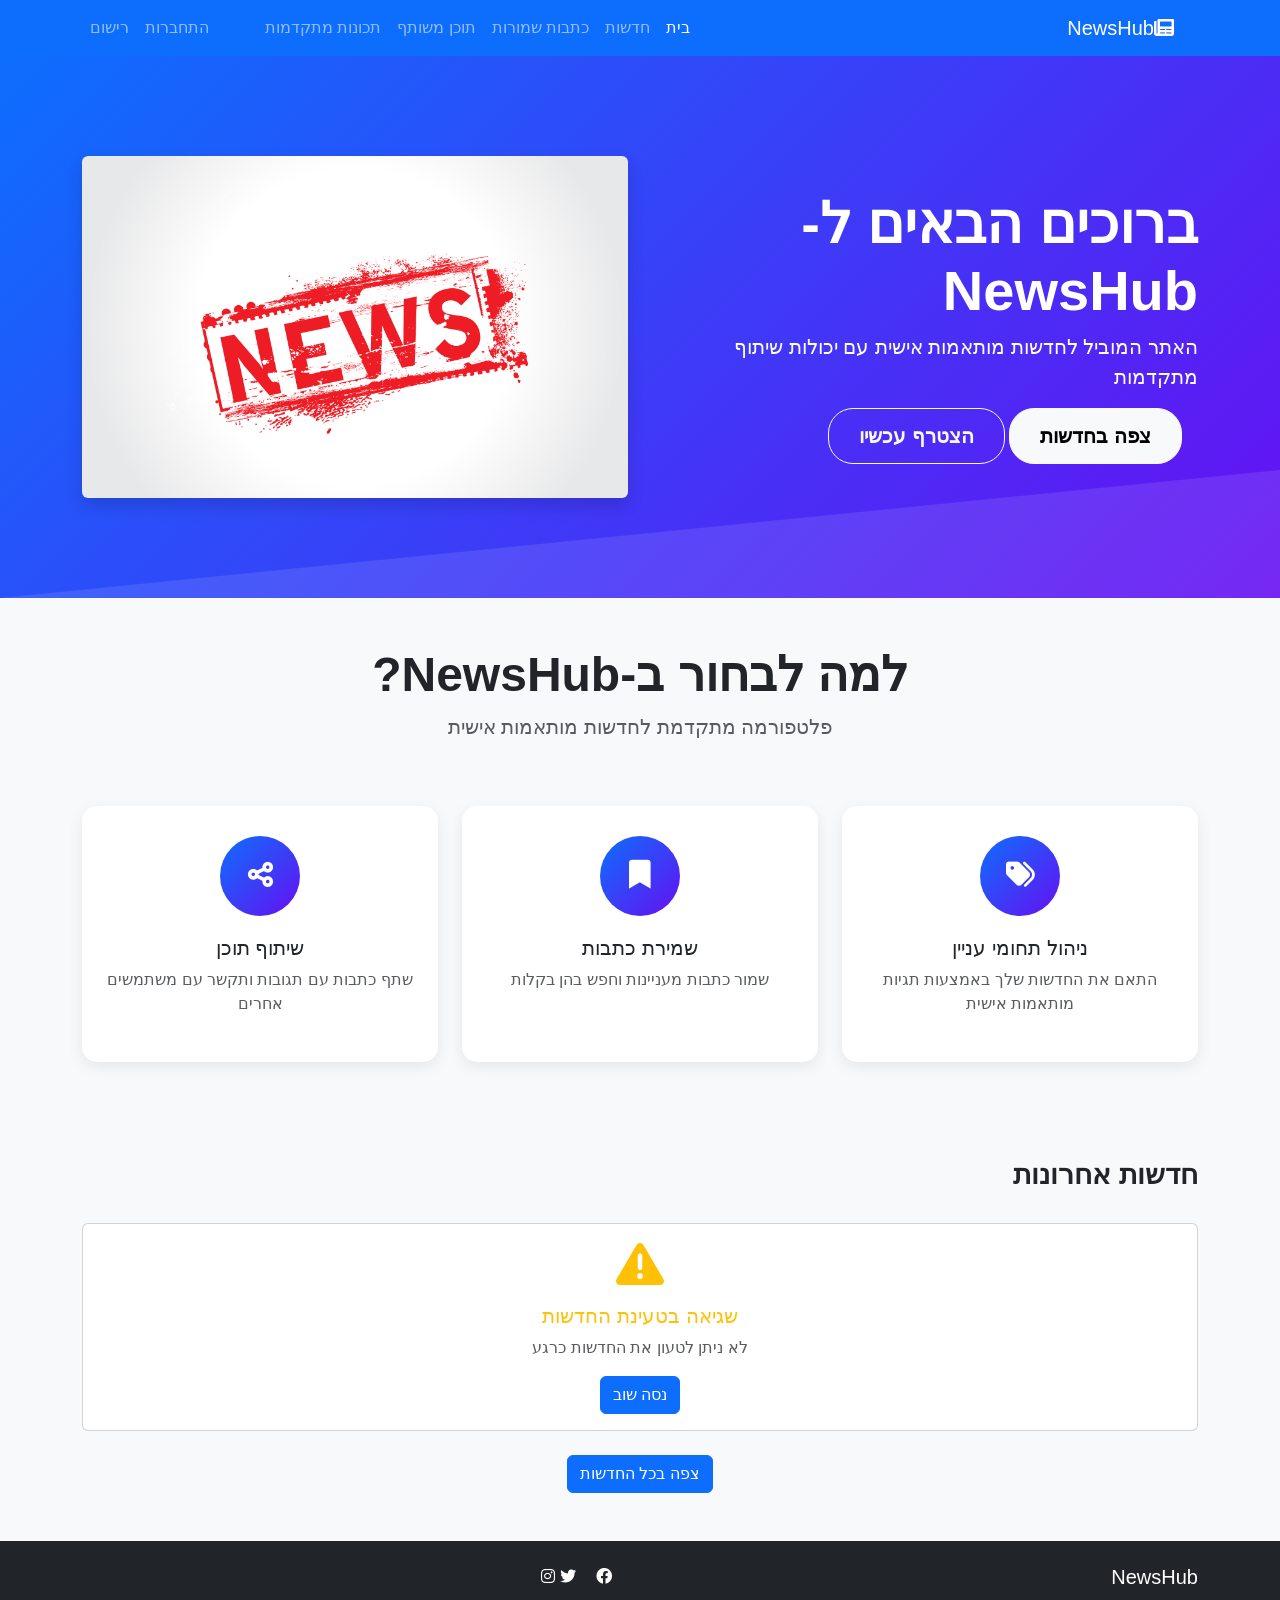
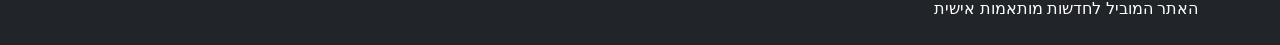
==== commit 3e75363b: "website scrapped and changed" ====
--- a/website/index.html
+++ b/website/index.html
@@ -1,1527 +1,213 @@
 <!DOCTYPE html>
-<html lang="en">
+<html lang="he" dir="rtl">
   <head>
-    <meta charset="utf-8" />
-    <title>BizNews - Free News Website Template</title>
-    <meta content="width=device-width, initial-scale=1.0" name="viewport" />
-    <meta content="Free HTML Templates" name="keywords" />
-    <meta content="Free HTML Templates" name="description" />
-
-    <!-- Favicon -->
-    <link href="img/favicon.ico" rel="icon" />
-
-    <!-- Google Web Fonts -->
-    <link rel="preconnect" href="https://fonts.gstatic.com" />
+    <meta charset="UTF-8" />
+    <meta name="viewport" content="width=device-width, initial-scale=1.0" />
+    <title>NewsHub - אתר החדשות שלך</title>
     <link
-      href="https://fonts.googleapis.com/css2?family=Montserrat:wght@400;500;600;700&display=swap"
+      href="https://cdn.jsdelivr.net/npm/bootstrap@5.3.0/dist/css/bootstrap.min.css"
       rel="stylesheet"
     />
-
-    <!-- Font Awesome -->
     <link
-      href="https://cdnjs.cloudflare.com/ajax/libs/font-awesome/5.15.0/css/all.min.css"
+      href="https://cdnjs.cloudflare.com/ajax/libs/font-awesome/6.0.0/css/all.min.css"
       rel="stylesheet"
     />
-
-    <!-- Libraries Stylesheet -->
-    <link href="lib/owlcarousel/assets/owl.carousel.min.css" rel="stylesheet" />
-
-    <!-- Customized Bootstrap Stylesheet -->
     <link href="css/style.css" rel="stylesheet" />
-    <script src="js/ajaxCalls.js"></script>
-    <script src="js/config.js"></script>
   </head>
-
   <body>
-    <!-- Topbar Start -->
-    <div class="container-fluid d-none d-lg-block">
-      <div class="row align-items-center bg-dark px-lg-5">
-        <div class="col-lg-9">
-          <nav class="navbar navbar-expand-sm bg-dark p-0">
-            <ul class="navbar-nav ml-n2">
-              <li class="nav-item border-right border-secondary">
-                <a class="nav-link text-body small" href="#"
-                  >Monday, January 1, 2045</a
-                >
-              </li>
-              <li class="nav-item border-right border-secondary">
-                <a class="nav-link text-body small" href="#">Advertise</a>
-              </li>
-              <li class="nav-item border-right border-secondary">
-                <a class="nav-link text-body small" href="#">Contact</a>
-              </li>
-              <li class="nav-item">
-                <a class="nav-link text-body small" href="login.html">Login</a>
-              </li>
-            </ul>
-          </nav>
-        </div>
-        <div class="col-lg-3 text-right d-none d-md-block">
-          <nav class="navbar navbar-expand-sm bg-dark p-0">
-            <ul class="navbar-nav ml-auto mr-n2">
-              <li class="nav-item">
-                <a class="nav-link text-body" href="#"
-                  ><small class="fab fa-twitter"></small
-                ></a>
-              </li>
-              <li class="nav-item">
-                <a class="nav-link text-body" href="#"
-                  ><small class="fab fa-facebook-f"></small
-                ></a>
-              </li>
-              <li class="nav-item">
-                <a class="nav-link text-body" href="#"
-                  ><small class="fab fa-linkedin-in"></small
-                ></a>
-              </li>
-              <li class="nav-item">
-                <a class="nav-link text-body" href="#"
-                  ><small class="fab fa-instagram"></small
-                ></a>
-              </li>
-              <li class="nav-item">
-                <a class="nav-link text-body" href="#"
-                  ><small class="fab fa-google-plus-g"></small
-                ></a>
-              </li>
-              <li class="nav-item">
-                <a class="nav-link text-body" href="#"
-                  ><small class="fab fa-youtube"></small
-                ></a>
-              </li>
-            </ul>
-          </nav>
-        </div>
-      </div>
-      <div class="row align-items-center bg-white py-3 px-lg-5">
-        <div class="col-lg-4">
-          <a href="index.html" class="navbar-brand p-0 d-none d-lg-block">
-            <h1 class="m-0 display-4 text-uppercase text-primary">
-              Biz<span class="text-secondary font-weight-normal">News</span>
-            </h1>
-          </a>
-        </div>
-        <div class="col-lg-8 text-center text-lg-right">
-          <a href="https://htmlcodex.com"
-            ><img class="img-fluid" src="img/ads-728x90.png" alt=""
-          /></a>
-        </div>
-      </div>
-    </div>
-    <!-- Topbar End -->
-
-    <!-- Navbar Start -->
-    <div class="container-fluid p-0">
-      <nav
-        class="navbar navbar-expand-lg bg-dark navbar-dark py-2 py-lg-0 px-lg-5"
-      >
-        <a href="index.html" class="navbar-brand d-block d-lg-none">
-          <h1 class="m-0 display-4 text-uppercase text-primary">
-            Biz<span class="text-white font-weight-normal">News</span>
-          </h1>
+    <!-- Navigation -->
+    <nav class="navbar navbar-expand-lg navbar-dark bg-primary">
+      <div class="container">
+        <a class="navbar-brand" href="index.html">
+          <i class="fas fa-newspaper me-2"></i>NewsHub
         </a>
         <button
+          class="navbar-toggler"
           type="button"
-          class="navbar-toggler"
-          data-toggle="collapse"
-          data-target="#navbarCollapse"
+          data-bs-toggle="collapse"
+          data-bs-target="#navbarNav"
         >
           <span class="navbar-toggler-icon"></span>
         </button>
-        <div
-          class="collapse navbar-collapse justify-content-between px-0 px-lg-3"
-          id="navbarCollapse"
-        >
-          <div class="navbar-nav mr-auto py-0">
-            <a href="index.html" class="nav-item nav-link active">Home</a>
-            <a href="category.html" class="nav-item nav-link">Category</a>
-            <a href="single.html" class="nav-item nav-link">Single News</a>
-            <div class="nav-item dropdown">
+        <div class="collapse navbar-collapse" id="navbarNav">
+          <ul class="navbar-nav me-auto">
+            <li class="nav-item">
+              <a class="nav-link active" href="index.html">בית</a>
+            </li>
+            <li class="nav-item">
+              <a class="nav-link" href="news.html">חדשות</a>
+            </li>
+            <li class="nav-item">
+              <a class="nav-link" href="saved-articles.html">כתבות שמורות</a>
+            </li>
+            <li class="nav-item">
+              <a class="nav-link" href="shared-content.html">תוכן משותף</a>
+            </li>
+            <li class="nav-item">
+              <a class="nav-link" href="advanced-features.html"
+                >תכונות מתקדמות</a
+              >
+            </li>
+          </ul>
+          <ul class="navbar-nav">
+            <li
+              class="nav-item dropdown"
+              id="userDropdown"
+              style="display: none"
+            >
               <a
+                class="nav-link dropdown-toggle"
                 href="#"
-                class="nav-link dropdown-toggle"
-                data-toggle="dropdown"
-                >Dropdown</a
-              >
-              <div class="dropdown-menu rounded-0 m-0">
-                <a href="#" class="dropdown-item">Menu item 1</a>
-                <a href="#" class="dropdown-item">Menu item 2</a>
-                <a href="#" class="dropdown-item">Menu item 3</a>
-              </div>
-            </div>
-            <a href="contact.html" class="nav-item nav-link">Contact</a>
-          </div>
-          <div
-            class="input-group ml-auto d-none d-lg-flex"
-            style="width: 100%; max-width: 300px"
-          >
-            <input
-              type="text"
-              class="form-control border-0"
-              placeholder="Keyword"
+                role="button"
+                data-bs-toggle="dropdown"
+              >
+                <i class="fas fa-user"></i> <span id="username"></span>
+              </a>
+              <ul class="dropdown-menu">
+                <li><a class="dropdown-item" href="profile.html">פרופיל</a></li>
+                <li>
+                  <a class="dropdown-item" href="settings.html">הגדרות</a>
+                </li>
+                <li><hr class="dropdown-divider" /></li>
+                <li>
+                  <a class="dropdown-item" href="#" onclick="logout()"
+                    >התנתקות</a
+                  >
+                </li>
+              </ul>
+            </li>
+            <li class="nav-item" id="loginBtn">
+              <a class="nav-link" href="login.html">התחברות</a>
+            </li>
+            <li class="nav-item" id="registerBtn">
+              <a class="nav-link" href="register.html">רישום</a>
+            </li>
+            <li class="nav-item" id="adminBtn" style="display: none">
+              <a class="nav-link" href="admin.html">ניהול</a>
+            </li>
+          </ul>
+        </div>
+      </div>
+    </nav>
+
+    <!-- Hero Section -->
+    <div class="hero-section">
+      <div class="container">
+        <div class="row align-items-center">
+          <div class="col-lg-6">
+            <h1 class="display-4 fw-bold text-white">ברוכים הבאים ל-NewsHub</h1>
+            <p class="lead text-white">
+              האתר המוביל לחדשות מותאמות אישית עם יכולות שיתוף מתקדמות
+            </p>
+            <div class="hero-buttons">
+              <a href="news.html" class="btn btn-light btn-lg me-3"
+                >צפה בחדשות</a
+              >
+              <a href="register.html" class="btn btn-outline-light btn-lg"
+                >הצטרף עכשיו</a
+              >
+            </div>
+          </div>
+          <div class="col-lg-6">
+            <img
+              src="img/NEWS.jpg"
+              alt="NewsHub"
+              class="img-fluid rounded shadow"
             />
-            <div class="input-group-append">
-              <button
-                class="input-group-text bg-primary text-dark border-0 px-3"
-              >
-                <i class="fa fa-search"></i>
-              </button>
-            </div>
-          </div>
-        </div>
-      </nav>
+          </div>
+        </div>
+      </div>
     </div>
-    <!-- Navbar End -->
-
-    <!-- Main News Slider Start -->
-    <div class="container-fluid">
-      <div class="row">
-        <div class="col-lg-7 px-0">
-          <div class="owl-carousel main-carousel position-relative">
-            <div
-              class="position-relative overflow-hidden"
-              style="height: 500px"
-            >
-              <img
-                class="img-fluid h-100"
-                src="img/news-800x500-1.jpg"
-                style="object-fit: cover"
-              />
-              <div class="overlay">
-                <div class="mb-2">
-                  <a
-                    class="badge badge-primary text-uppercase font-weight-semi-bold p-2 mr-2"
-                    href=""
-                    >Business</a
-                  >
-                  <a class="text-white" href="">Jan 01, 2045</a>
-                </div>
-                <a
-                  class="h2 m-0 text-white text-uppercase font-weight-bold"
-                  href=""
-                  >Lorem ipsum dolor sit amet elit. Proin vitae porta diam...</a
-                >
-              </div>
-            </div>
-            <div
-              class="position-relative overflow-hidden"
-              style="height: 500px"
-            >
-              <img
-                class="img-fluid h-100"
-                src="img/news-800x500-2.jpg"
-                style="object-fit: cover"
-              />
-              <div class="overlay">
-                <div class="mb-2">
-                  <a
-                    class="badge badge-primary text-uppercase font-weight-semi-bold p-2 mr-2"
-                    href=""
-                    >Business</a
-                  >
-                  <a class="text-white" href="">Jan 01, 2045</a>
-                </div>
-                <a
-                  class="h2 m-0 text-white text-uppercase font-weight-bold"
-                  href=""
-                  >Lorem ipsum dolor sit amet elit. Proin vitae porta diam...</a
-                >
-              </div>
-            </div>
-            <div
-              class="position-relative overflow-hidden"
-              style="height: 500px"
-            >
-              <img
-                class="img-fluid h-100"
-                src="img/news-800x500-3.jpg"
-                style="object-fit: cover"
-              />
-              <div class="overlay">
-                <div class="mb-2">
-                  <a
-                    class="badge badge-primary text-uppercase font-weight-semi-bold p-2 mr-2"
-                    href=""
-                    >Business</a
-                  >
-                  <a class="text-white" href="">Jan 01, 2045</a>
-                </div>
-                <a
-                  class="h2 m-0 text-white text-uppercase font-weight-bold"
-                  href=""
-                  >Lorem ipsum dolor sit amet elit. Proin vitae porta diam...</a
-                >
-              </div>
-            </div>
-          </div>
-        </div>
-        <div class="col-lg-5 px-0">
-          <div class="row mx-0">
-            <div class="col-md-6 px-0">
-              <div
-                class="position-relative overflow-hidden"
-                style="height: 250px"
-              >
-                <img
-                  class="img-fluid w-100 h-100"
-                  src="img/news-700x435-1.jpg"
-                  style="object-fit: cover"
-                />
-                <div class="overlay">
-                  <div class="mb-2">
-                    <a
-                      class="badge badge-primary text-uppercase font-weight-semi-bold p-2 mr-2"
-                      href=""
-                      >Business</a
-                    >
-                    <a class="text-white" href=""
-                      ><small>Jan 01, 2045</small></a
-                    >
-                  </div>
-                  <a
-                    class="h6 m-0 text-white text-uppercase font-weight-semi-bold"
-                    href=""
-                    >Lorem ipsum dolor sit amet elit...</a
-                  >
-                </div>
-              </div>
-            </div>
-            <div class="col-md-6 px-0">
-              <div
-                class="position-relative overflow-hidden"
-                style="height: 250px"
-              >
-                <img
-                  class="img-fluid w-100 h-100"
-                  src="img/news-700x435-2.jpg"
-                  style="object-fit: cover"
-                />
-                <div class="overlay">
-                  <div class="mb-2">
-                    <a
-                      class="badge badge-primary text-uppercase font-weight-semi-bold p-2 mr-2"
-                      href=""
-                      >Business</a
-                    >
-                    <a class="text-white" href=""
-                      ><small>Jan 01, 2045</small></a
-                    >
-                  </div>
-                  <a
-                    class="h6 m-0 text-white text-uppercase font-weight-semi-bold"
-                    href=""
-                    >Lorem ipsum dolor sit amet elit...</a
-                  >
-                </div>
-              </div>
-            </div>
-            <div class="col-md-6 px-0">
-              <div
-                class="position-relative overflow-hidden"
-                style="height: 250px"
-              >
-                <img
-                  class="img-fluid w-100 h-100"
-                  src="img/news-700x435-3.jpg"
-                  style="object-fit: cover"
-                />
-                <div class="overlay">
-                  <div class="mb-2">
-                    <a
-                      class="badge badge-primary text-uppercase font-weight-semi-bold p-2 mr-2"
-                      href=""
-                      >Business</a
-                    >
-                    <a class="text-white" href=""
-                      ><small>Jan 01, 2045</small></a
-                    >
-                  </div>
-                  <a
-                    class="h6 m-0 text-white text-uppercase font-weight-semi-bold"
-                    href=""
-                    >Lorem ipsum dolor sit amet elit...</a
-                  >
-                </div>
-              </div>
-            </div>
-            <div class="col-md-6 px-0">
-              <div
-                class="position-relative overflow-hidden"
-                style="height: 250px"
-              >
-                <img
-                  class="img-fluid w-100 h-100"
-                  src="img/news-700x435-4.jpg"
-                  style="object-fit: cover"
-                />
-                <div class="overlay">
-                  <div class="mb-2">
-                    <a
-                      class="badge badge-primary text-uppercase font-weight-semi-bold p-2 mr-2"
-                      href=""
-                      >Business</a
-                    >
-                    <a class="text-white" href=""
-                      ><small>Jan 01, 2045</small></a
-                    >
-                  </div>
-                  <a
-                    class="h6 m-0 text-white text-uppercase font-weight-semi-bold"
-                    href=""
-                    >Lorem ipsum dolor sit amet elit...</a
-                  >
-                </div>
-              </div>
-            </div>
+
+    <!-- Features Section -->
+    <div class="container py-5">
+      <div class="row text-center mb-5">
+        <div class="col">
+          <h2 class="display-5 fw-bold">למה לבחור ב-NewsHub?</h2>
+          <p class="lead text-muted">פלטפורמה מתקדמת לחדשות מותאמות אישית</p>
+        </div>
+      </div>
+      <div class="row g-4">
+        <div class="col-md-4">
+          <div class="feature-card text-center">
+            <div class="feature-icon">
+              <i class="fas fa-tags"></i>
+            </div>
+            <h5>ניהול תחומי עניין</h5>
+            <p class="text-muted">
+              התאם את החדשות שלך באמצעות תגיות מותאמות אישית
+            </p>
+          </div>
+        </div>
+        <div class="col-md-4">
+          <div class="feature-card text-center">
+            <div class="feature-icon">
+              <i class="fas fa-bookmark"></i>
+            </div>
+            <h5>שמירת כתבות</h5>
+            <p class="text-muted">שמור כתבות מעניינות וחפש בהן בקלות</p>
+          </div>
+        </div>
+        <div class="col-md-4">
+          <div class="feature-card text-center">
+            <div class="feature-icon">
+              <i class="fas fa-share-alt"></i>
+            </div>
+            <h5>שיתוף תוכן</h5>
+            <p class="text-muted">שתף כתבות עם תגובות ותקשר עם משתמשים אחרים</p>
           </div>
         </div>
       </div>
     </div>
-    <!-- Main News Slider End -->
-
-    <div class="container my-5" id="main-news-feed">
-      <h2 class="mb-4 text-uppercase font-weight-bold">Latest News</h2>
-      <div id="news-articles-list" class="row"></div>
+
+    <!-- Latest News Preview -->
+    <div class="bg-light py-5">
+      <div class="container">
+        <div class="row mb-4">
+          <div class="col">
+            <h3 class="fw-bold">חדשות אחרונות</h3>
+          </div>
+        </div>
+        <div class="row" id="latestNews">
+          <!-- News will be loaded here -->
+        </div>
+        <div class="text-center mt-4">
+          <a href="news.html" class="btn btn-primary">צפה בכל החדשות</a>
+        </div>
+      </div>
     </div>
 
-    <!-- Breaking News Start -->
-    <div class="container-fluid bg-dark py-3 mb-3">
-      <div class="container">
-        <div class="row align-items-center bg-dark">
-          <div class="col-12">
-            <div class="d-flex justify-content-between">
-              <div
-                class="bg-primary text-dark text-center font-weight-medium py-2"
-                style="width: 170px"
-              >
-                Breaking News
-              </div>
-              <div
-                class="owl-carousel tranding-carousel position-relative d-inline-flex align-items-center ml-3"
-                style="width: calc(100% - 170px); padding-right: 90px"
-              >
-                <div class="text-truncate">
-                  <a
-                    class="text-white text-uppercase font-weight-semi-bold"
-                    href=""
-                    >Lorem ipsum dolor sit amet elit. Proin interdum lacus eget
-                    ante tincidunt, sed faucibus nisl sodales</a
-                  >
-                </div>
-                <div class="text-truncate">
-                  <a
-                    class="text-white text-uppercase font-weight-semi-bold"
-                    href=""
-                    >Lorem ipsum dolor sit amet elit. Proin interdum lacus eget
-                    ante tincidunt, sed faucibus nisl sodales</a
-                  >
-                </div>
-              </div>
-            </div>
-          </div>
-        </div>
-      </div>
-    </div>
-    <!-- Breaking News End -->
-
-    <!-- Featured News Slider Start -->
-    <div class="container-fluid pt-5 mb-3">
-      <div class="container">
-        <div class="section-title">
-          <h4 class="m-0 text-uppercase font-weight-bold">Featured News</h4>
-        </div>
-        <div
-          class="owl-carousel news-carousel carousel-item-4 position-relative"
-        >
-          <div class="position-relative overflow-hidden" style="height: 300px">
-            <img
-              class="img-fluid h-100"
-              src="img/news-700x435-1.jpg"
-              style="object-fit: cover"
-            />
-            <div class="overlay">
-              <div class="mb-2">
-                <a
-                  class="badge badge-primary text-uppercase font-weight-semi-bold p-2 mr-2"
-                  href=""
-                  >Business</a
-                >
-                <a class="text-white" href=""><small>Jan 01, 2045</small></a>
-              </div>
-              <a
-                class="h6 m-0 text-white text-uppercase font-weight-semi-bold"
-                href=""
-                >Lorem ipsum dolor sit amet elit...</a
-              >
-            </div>
-          </div>
-          <div class="position-relative overflow-hidden" style="height: 300px">
-            <img
-              class="img-fluid h-100"
-              src="img/news-700x435-2.jpg"
-              style="object-fit: cover"
-            />
-            <div class="overlay">
-              <div class="mb-2">
-                <a
-                  class="badge badge-primary text-uppercase font-weight-semi-bold p-2 mr-2"
-                  href=""
-                  >Business</a
-                >
-                <a class="text-white" href=""><small>Jan 01, 2045</small></a>
-              </div>
-              <a
-                class="h6 m-0 text-white text-uppercase font-weight-semi-bold"
-                href=""
-                >Lorem ipsum dolor sit amet elit...</a
-              >
-            </div>
-          </div>
-          <div class="position-relative overflow-hidden" style="height: 300px">
-            <img
-              class="img-fluid h-100"
-              src="img/news-700x435-3.jpg"
-              style="object-fit: cover"
-            />
-            <div class="overlay">
-              <div class="mb-2">
-                <a
-                  class="badge badge-primary text-uppercase font-weight-semi-bold p-2 mr-2"
-                  href=""
-                  >Business</a
-                >
-                <a class="text-white" href=""><small>Jan 01, 2045</small></a>
-              </div>
-              <a
-                class="h6 m-0 text-white text-uppercase font-weight-semi-bold"
-                href=""
-                >Lorem ipsum dolor sit amet elit...</a
-              >
-            </div>
-          </div>
-          <div class="position-relative overflow-hidden" style="height: 300px">
-            <img
-              class="img-fluid h-100"
-              src="img/news-700x435-4.jpg"
-              style="object-fit: cover"
-            />
-            <div class="overlay">
-              <div class="mb-2">
-                <a
-                  class="badge badge-primary text-uppercase font-weight-semi-bold p-2 mr-2"
-                  href=""
-                  >Business</a
-                >
-                <a class="text-white" href=""><small>Jan 01, 2045</small></a>
-              </div>
-              <a
-                class="h6 m-0 text-white text-uppercase font-weight-semi-bold"
-                href=""
-                >Lorem ipsum dolor sit amet elit...</a
-              >
-            </div>
-          </div>
-          <div class="position-relative overflow-hidden" style="height: 300px">
-            <img
-              class="img-fluid h-100"
-              src="img/news-700x435-5.jpg"
-              style="object-fit: cover"
-            />
-            <div class="overlay">
-              <div class="mb-2">
-                <a
-                  class="badge badge-primary text-uppercase font-weight-semi-bold p-2 mr-2"
-                  href=""
-                  >Business</a
-                >
-                <a class="text-white" href=""><small>Jan 01, 2045</small></a>
-              </div>
-              <a
-                class="h6 m-0 text-white text-uppercase font-weight-semi-bold"
-                href=""
-                >Lorem ipsum dolor sit amet elit...</a
-              >
-            </div>
-          </div>
-        </div>
-      </div>
-    </div>
-    <!-- Featured News Slider End -->
-
-    <!-- News With Sidebar Start -->
-    <div class="container-fluid">
+    <!-- Footer -->
+    <footer class="bg-dark text-white py-4">
       <div class="container">
         <div class="row">
-          <div class="col-lg-8">
-            <div class="row">
-              <div class="col-12">
-                <div class="section-title">
-                  <h4 class="m-0 text-uppercase font-weight-bold">
-                    Latest News
-                  </h4>
-                  <a
-                    class="text-secondary font-weight-medium text-decoration-none"
-                    href=""
-                    >View All</a
-                  >
-                </div>
-              </div>
-              <div class="col-lg-6">
-                <div class="position-relative mb-3">
-                  <img
-                    class="img-fluid w-100"
-                    src="img/news-700x435-1.jpg"
-                    style="object-fit: cover"
-                  />
-                  <div class="bg-white border border-top-0 p-4">
-                    <div class="mb-2">
-                      <a
-                        class="badge badge-primary text-uppercase font-weight-semi-bold p-2 mr-2"
-                        href=""
-                        >Business</a
-                      >
-                      <a class="text-body" href=""
-                        ><small>Jan 01, 2045</small></a
-                      >
-                    </div>
-                    <a
-                      class="h4 d-block mb-3 text-secondary text-uppercase font-weight-bold"
-                      href=""
-                      >Lorem ipsum dolor sit amet elit...</a
-                    >
-                    <p class="m-0">
-                      Dolor lorem eos dolor duo et eirmod sea. Dolor sit magna
-                      rebum clita rebum dolor stet amet justo
-                    </p>
-                  </div>
-                  <div
-                    class="d-flex justify-content-between bg-white border border-top-0 p-4"
-                  >
-                    <div class="d-flex align-items-center">
-                      <img
-                        class="rounded-circle mr-2"
-                        src="img/user.jpg"
-                        width="25"
-                        height="25"
-                        alt=""
-                      />
-                      <small>John Doe</small>
-                    </div>
-                    <div class="d-flex align-items-center">
-                      <small class="ml-3"
-                        ><i class="far fa-eye mr-2"></i>12345</small
-                      >
-                      <small class="ml-3"
-                        ><i class="far fa-comment mr-2"></i>123</small
-                      >
-                    </div>
-                  </div>
-                </div>
-              </div>
-              <div class="col-lg-6">
-                <div class="position-relative mb-3">
-                  <img
-                    class="img-fluid w-100"
-                    src="img/news-700x435-2.jpg"
-                    style="object-fit: cover"
-                  />
-                  <div class="bg-white border border-top-0 p-4">
-                    <div class="mb-2">
-                      <a
-                        class="badge badge-primary text-uppercase font-weight-semi-bold p-2 mr-2"
-                        href=""
-                        >Business</a
-                      >
-                      <a class="text-body" href=""
-                        ><small>Jan 01, 2045</small></a
-                      >
-                    </div>
-                    <a
-                      class="h4 d-block mb-3 text-secondary text-uppercase font-weight-bold"
-                      href=""
-                      >Lorem ipsum dolor sit amet elit...</a
-                    >
-                    <p class="m-0">
-                      Dolor lorem eos dolor duo et eirmod sea. Dolor sit magna
-                      rebum clita rebum dolor stet amet justo
-                    </p>
-                  </div>
-                  <div
-                    class="d-flex justify-content-between bg-white border border-top-0 p-4"
-                  >
-                    <div class="d-flex align-items-center">
-                      <img
-                        class="rounded-circle mr-2"
-                        src="img/user.jpg"
-                        width="25"
-                        height="25"
-                        alt=""
-                      />
-                      <small>John Doe</small>
-                    </div>
-                    <div class="d-flex align-items-center">
-                      <small class="ml-3"
-                        ><i class="far fa-eye mr-2"></i>12345</small
-                      >
-                      <small class="ml-3"
-                        ><i class="far fa-comment mr-2"></i>123</small
-                      >
-                    </div>
-                  </div>
-                </div>
-              </div>
-              <div class="col-lg-12 mb-3">
-                <a href=""
-                  ><img class="img-fluid w-100" src="img/ads-728x90.png" alt=""
-                /></a>
-              </div>
-              <div class="col-lg-6">
-                <div class="position-relative mb-3">
-                  <img
-                    class="img-fluid w-100"
-                    src="img/news-700x435-3.jpg"
-                    style="object-fit: cover"
-                  />
-                  <div class="bg-white border border-top-0 p-4">
-                    <div class="mb-2">
-                      <a
-                        class="badge badge-primary text-uppercase font-weight-semi-bold p-2 mr-2"
-                        href=""
-                        >Business</a
-                      >
-                      <a class="text-body" href=""
-                        ><small>Jan 01, 2045</small></a
-                      >
-                    </div>
-                    <a
-                      class="h4 d-block mb-0 text-secondary text-uppercase font-weight-bold"
-                      href=""
-                      >Lorem ipsum dolor sit amet elit...</a
-                    >
-                  </div>
-                  <div
-                    class="d-flex justify-content-between bg-white border border-top-0 p-4"
-                  >
-                    <div class="d-flex align-items-center">
-                      <img
-                        class="rounded-circle mr-2"
-                        src="img/user.jpg"
-                        width="25"
-                        height="25"
-                        alt=""
-                      />
-                      <small>John Doe</small>
-                    </div>
-                    <div class="d-flex align-items-center">
-                      <small class="ml-3"
-                        ><i class="far fa-eye mr-2"></i>12345</small
-                      >
-                      <small class="ml-3"
-                        ><i class="far fa-comment mr-2"></i>123</small
-                      >
-                    </div>
-                  </div>
-                </div>
-              </div>
-              <div class="col-lg-6">
-                <div class="position-relative mb-3">
-                  <img
-                    class="img-fluid w-100"
-                    src="img/news-700x435-4.jpg"
-                    style="object-fit: cover"
-                  />
-                  <div class="bg-white border border-top-0 p-4">
-                    <div class="mb-2">
-                      <a
-                        class="badge badge-primary text-uppercase font-weight-semi-bold p-2 mr-2"
-                        href=""
-                        >Business</a
-                      >
-                      <a class="text-body" href=""
-                        ><small>Jan 01, 2045</small></a
-                      >
-                    </div>
-                    <a
-                      class="h4 d-block mb-0 text-secondary text-uppercase font-weight-bold"
-                      href=""
-                      >Lorem ipsum dolor sit amet elit...</a
-                    >
-                  </div>
-                  <div
-                    class="d-flex justify-content-between bg-white border border-top-0 p-4"
-                  >
-                    <div class="d-flex align-items-center">
-                      <img
-                        class="rounded-circle mr-2"
-                        src="img/user.jpg"
-                        width="25"
-                        height="25"
-                        alt=""
-                      />
-                      <small>John Doe</small>
-                    </div>
-                    <div class="d-flex align-items-center">
-                      <small class="ml-3"
-                        ><i class="far fa-eye mr-2"></i>12345</small
-                      >
-                      <small class="ml-3"
-                        ><i class="far fa-comment mr-2"></i>123</small
-                      >
-                    </div>
-                  </div>
-                </div>
-              </div>
-              <div class="col-lg-6">
-                <div
-                  class="d-flex align-items-center bg-white mb-3"
-                  style="height: 110px"
-                >
-                  <img class="img-fluid" src="img/news-110x110-1.jpg" alt="" />
-                  <div
-                    class="w-100 h-100 px-3 d-flex flex-column justify-content-center border border-left-0"
-                  >
-                    <div class="mb-2">
-                      <a
-                        class="badge badge-primary text-uppercase font-weight-semi-bold p-1 mr-2"
-                        href=""
-                        >Business</a
-                      >
-                      <a class="text-body" href=""
-                        ><small>Jan 01, 2045</small></a
-                      >
-                    </div>
-                    <a
-                      class="h6 m-0 text-secondary text-uppercase font-weight-bold"
-                      href=""
-                      >Lorem ipsum dolor sit amet elit...</a
-                    >
-                  </div>
-                </div>
-                <div
-                  class="d-flex align-items-center bg-white mb-3"
-                  style="height: 110px"
-                >
-                  <img class="img-fluid" src="img/news-110x110-2.jpg" alt="" />
-                  <div
-                    class="w-100 h-100 px-3 d-flex flex-column justify-content-center border border-left-0"
-                  >
-                    <div class="mb-2">
-                      <a
-                        class="badge badge-primary text-uppercase font-weight-semi-bold p-1 mr-2"
-                        href=""
-                        >Business</a
-                      >
-                      <a class="text-body" href=""
-                        ><small>Jan 01, 2045</small></a
-                      >
-                    </div>
-                    <a
-                      class="h6 m-0 text-secondary text-uppercase font-weight-bold"
-                      href=""
-                      >Lorem ipsum dolor sit amet elit...</a
-                    >
-                  </div>
-                </div>
-              </div>
-              <div class="col-lg-6">
-                <div
-                  class="d-flex align-items-center bg-white mb-3"
-                  style="height: 110px"
-                >
-                  <img class="img-fluid" src="img/news-110x110-3.jpg" alt="" />
-                  <div
-                    class="w-100 h-100 px-3 d-flex flex-column justify-content-center border border-left-0"
-                  >
-                    <div class="mb-2">
-                      <a
-                        class="badge badge-primary text-uppercase font-weight-semi-bold p-1 mr-2"
-                        href=""
-                        >Business</a
-                      >
-                      <a class="text-body" href=""
-                        ><small>Jan 01, 2045</small></a
-                      >
-                    </div>
-                    <a
-                      class="h6 m-0 text-secondary text-uppercase font-weight-bold"
-                      href=""
-                      >Lorem ipsum dolor sit amet elit...</a
-                    >
-                  </div>
-                </div>
-                <div
-                  class="d-flex align-items-center bg-white mb-3"
-                  style="height: 110px"
-                >
-                  <img class="img-fluid" src="img/news-110x110-4.jpg" alt="" />
-                  <div
-                    class="w-100 h-100 px-3 d-flex flex-column justify-content-center border border-left-0"
-                  >
-                    <div class="mb-2">
-                      <a
-                        class="badge badge-primary text-uppercase font-weight-semi-bold p-1 mr-2"
-                        href=""
-                        >Business</a
-                      >
-                      <a class="text-body" href=""
-                        ><small>Jan 01, 2045</small></a
-                      >
-                    </div>
-                    <a
-                      class="h6 m-0 text-secondary text-uppercase font-weight-bold"
-                      href=""
-                      >Lorem ipsum dolor sit amet elit...</a
-                    >
-                  </div>
-                </div>
-              </div>
-              <div class="col-lg-12 mb-3">
-                <a href=""
-                  ><img class="img-fluid w-100" src="img/ads-728x90.png" alt=""
-                /></a>
-              </div>
-              <div class="col-lg-12">
-                <div class="row news-lg mx-0 mb-3">
-                  <div class="col-md-6 h-100 px-0">
-                    <img
-                      class="img-fluid h-100"
-                      src="img/news-700x435-5.jpg"
-                      style="object-fit: cover"
-                    />
-                  </div>
-                  <div
-                    class="col-md-6 d-flex flex-column border bg-white h-100 px-0"
-                  >
-                    <div class="mt-auto p-4">
-                      <div class="mb-2">
-                        <a
-                          class="badge badge-primary text-uppercase font-weight-semi-bold p-2 mr-2"
-                          href=""
-                          >Business</a
-                        >
-                        <a class="text-body" href=""
-                          ><small>Jan 01, 2045</small></a
-                        >
-                      </div>
-                      <a
-                        class="h4 d-block mb-3 text-secondary text-uppercase font-weight-bold"
-                        href=""
-                        >Lorem ipsum dolor sit amet elit...</a
-                      >
-                      <p class="m-0">
-                        Dolor lorem eos dolor duo et eirmod sea. Dolor sit magna
-                        rebum clita rebum dolor stet amet justo
-                      </p>
-                    </div>
-                    <div
-                      class="d-flex justify-content-between bg-white border-top mt-auto p-4"
-                    >
-                      <div class="d-flex align-items-center">
-                        <img
-                          class="rounded-circle mr-2"
-                          src="img/user.jpg"
-                          width="25"
-                          height="25"
-                          alt=""
-                        />
-                        <small>John Doe</small>
-                      </div>
-                      <div class="d-flex align-items-center">
-                        <small class="ml-3"
-                          ><i class="far fa-eye mr-2"></i>12345</small
-                        >
-                        <small class="ml-3"
-                          ><i class="far fa-comment mr-2"></i>123</small
-                        >
-                      </div>
-                    </div>
-                  </div>
-                </div>
-              </div>
-              <div class="col-lg-6">
-                <div
-                  class="d-flex align-items-center bg-white mb-3"
-                  style="height: 110px"
-                >
-                  <img class="img-fluid" src="img/news-110x110-1.jpg" alt="" />
-                  <div
-                    class="w-100 h-100 px-3 d-flex flex-column justify-content-center border border-left-0"
-                  >
-                    <div class="mb-2">
-                      <a
-                        class="badge badge-primary text-uppercase font-weight-semi-bold p-1 mr-2"
-                        href=""
-                        >Business</a
-                      >
-                      <a class="text-body" href=""
-                        ><small>Jan 01, 2045</small></a
-                      >
-                    </div>
-                    <a
-                      class="h6 m-0 text-secondary text-uppercase font-weight-bold"
-                      href=""
-                      >Lorem ipsum dolor sit amet elit...</a
-                    >
-                  </div>
-                </div>
-                <div
-                  class="d-flex align-items-center bg-white mb-3"
-                  style="height: 110px"
-                >
-                  <img class="img-fluid" src="img/news-110x110-2.jpg" alt="" />
-                  <div
-                    class="w-100 h-100 px-3 d-flex flex-column justify-content-center border border-left-0"
-                  >
-                    <div class="mb-2">
-                      <a
-                        class="badge badge-primary text-uppercase font-weight-semi-bold p-1 mr-2"
-                        href=""
-                        >Business</a
-                      >
-                      <a class="text-body" href=""
-                        ><small>Jan 01, 2045</small></a
-                      >
-                    </div>
-                    <a
-                      class="h6 m-0 text-secondary text-uppercase font-weight-bold"
-                      href=""
-                      >Lorem ipsum dolor sit amet elit...</a
-                    >
-                  </div>
-                </div>
-              </div>
-              <div class="col-lg-6">
-                <div
-                  class="d-flex align-items-center bg-white mb-3"
-                  style="height: 110px"
-                >
-                  <img class="img-fluid" src="img/news-110x110-3.jpg" alt="" />
-                  <div
-                    class="w-100 h-100 px-3 d-flex flex-column justify-content-center border border-left-0"
-                  >
-                    <div class="mb-2">
-                      <a
-                        class="badge badge-primary text-uppercase font-weight-semi-bold p-1 mr-2"
-                        href=""
-                        >Business</a
-                      >
-                      <a class="text-body" href=""
-                        ><small>Jan 01, 2045</small></a
-                      >
-                    </div>
-                    <a
-                      class="h6 m-0 text-secondary text-uppercase font-weight-bold"
-                      href=""
-                      >Lorem ipsum dolor sit amet elit...</a
-                    >
-                  </div>
-                </div>
-                <div
-                  class="d-flex align-items-center bg-white mb-3"
-                  style="height: 110px"
-                >
-                  <img class="img-fluid" src="img/news-110x110-4.jpg" alt="" />
-                  <div
-                    class="w-100 h-100 px-3 d-flex flex-column justify-content-center border border-left-0"
-                  >
-                    <div class="mb-2">
-                      <a
-                        class="badge badge-primary text-uppercase font-weight-semi-bold p-1 mr-2"
-                        href=""
-                        >Business</a
-                      >
-                      <a class="text-body" href=""
-                        ><small>Jan 01, 2045</small></a
-                      >
-                    </div>
-                    <a
-                      class="h6 m-0 text-secondary text-uppercase font-weight-bold"
-                      href=""
-                      >Lorem ipsum dolor sit amet elit...</a
-                    >
-                  </div>
-                </div>
-              </div>
-            </div>
-          </div>
-
-          <div class="col-lg-4">
-            <!-- Social Follow Start -->
-            <div class="mb-3">
-              <div class="section-title mb-0">
-                <h4 class="m-0 text-uppercase font-weight-bold">Follow Us</h4>
-              </div>
-              <div class="bg-white border border-top-0 p-3">
-                <a
-                  href=""
-                  class="d-block w-100 text-white text-decoration-none mb-3"
-                  style="background: #39569e"
-                >
-                  <i
-                    class="fab fa-facebook-f text-center py-4 mr-3"
-                    style="width: 65px; background: rgba(0, 0, 0, 0.2)"
-                  ></i>
-                  <span class="font-weight-medium">12,345 Fans</span>
-                </a>
-                <a
-                  href=""
-                  class="d-block w-100 text-white text-decoration-none mb-3"
-                  style="background: #52aaf4"
-                >
-                  <i
-                    class="fab fa-twitter text-center py-4 mr-3"
-                    style="width: 65px; background: rgba(0, 0, 0, 0.2)"
-                  ></i>
-                  <span class="font-weight-medium">12,345 Followers</span>
-                </a>
-                <a
-                  href=""
-                  class="d-block w-100 text-white text-decoration-none mb-3"
-                  style="background: #0185ae"
-                >
-                  <i
-                    class="fab fa-linkedin-in text-center py-4 mr-3"
-                    style="width: 65px; background: rgba(0, 0, 0, 0.2)"
-                  ></i>
-                  <span class="font-weight-medium">12,345 Connects</span>
-                </a>
-                <a
-                  href=""
-                  class="d-block w-100 text-white text-decoration-none mb-3"
-                  style="background: #c8359d"
-                >
-                  <i
-                    class="fab fa-instagram text-center py-4 mr-3"
-                    style="width: 65px; background: rgba(0, 0, 0, 0.2)"
-                  ></i>
-                  <span class="font-weight-medium">12,345 Followers</span>
-                </a>
-                <a
-                  href=""
-                  class="d-block w-100 text-white text-decoration-none mb-3"
-                  style="background: #dc472e"
-                >
-                  <i
-                    class="fab fa-youtube text-center py-4 mr-3"
-                    style="width: 65px; background: rgba(0, 0, 0, 0.2)"
-                  ></i>
-                  <span class="font-weight-medium">12,345 Subscribers</span>
-                </a>
-                <a
-                  href=""
-                  class="d-block w-100 text-white text-decoration-none"
-                  style="background: #055570"
-                >
-                  <i
-                    class="fab fa-vimeo-v text-center py-4 mr-3"
-                    style="width: 65px; background: rgba(0, 0, 0, 0.2)"
-                  ></i>
-                  <span class="font-weight-medium">12,345 Followers</span>
-                </a>
-              </div>
-            </div>
-            <!-- Social Follow End -->
-
-            <!-- Ads Start -->
-            <div class="mb-3">
-              <div class="section-title mb-0">
-                <h4 class="m-0 text-uppercase font-weight-bold">
-                  Advertisement
-                </h4>
-              </div>
-              <div class="bg-white text-center border border-top-0 p-3">
-                <a href=""
-                  ><img class="img-fluid" src="img/news-800x500-2.jpg" alt=""
-                /></a>
-              </div>
-            </div>
-            <!-- Ads End -->
-
-            <!-- Popular News Start -->
-            <div class="mb-3">
-              <div class="section-title mb-0">
-                <h4 class="m-0 text-uppercase font-weight-bold">
-                  Tranding News
-                </h4>
-              </div>
-              <div class="bg-white border border-top-0 p-3">
-                <div
-                  class="d-flex align-items-center bg-white mb-3"
-                  style="height: 110px"
-                >
-                  <img class="img-fluid" src="img/news-110x110-1.jpg" alt="" />
-                  <div
-                    class="w-100 h-100 px-3 d-flex flex-column justify-content-center border border-left-0"
-                  >
-                    <div class="mb-2">
-                      <a
-                        class="badge badge-primary text-uppercase font-weight-semi-bold p-1 mr-2"
-                        href=""
-                        >Business</a
-                      >
-                      <a class="text-body" href=""
-                        ><small>Jan 01, 2045</small></a
-                      >
-                    </div>
-                    <a
-                      class="h6 m-0 text-secondary text-uppercase font-weight-bold"
-                      href=""
-                      >Lorem ipsum dolor sit amet elit...</a
-                    >
-                  </div>
-                </div>
-                <div
-                  class="d-flex align-items-center bg-white mb-3"
-                  style="height: 110px"
-                >
-                  <img class="img-fluid" src="img/news-110x110-2.jpg" alt="" />
-                  <div
-                    class="w-100 h-100 px-3 d-flex flex-column justify-content-center border border-left-0"
-                  >
-                    <div class="mb-2">
-                      <a
-                        class="badge badge-primary text-uppercase font-weight-semi-bold p-1 mr-2"
-                        href=""
-                        >Business</a
-                      >
-                      <a class="text-body" href=""
-                        ><small>Jan 01, 2045</small></a
-                      >
-                    </div>
-                    <a
-                      class="h6 m-0 text-secondary text-uppercase font-weight-bold"
-                      href=""
-                      >Lorem ipsum dolor sit amet elit...</a
-                    >
-                  </div>
-                </div>
-                <div
-                  class="d-flex align-items-center bg-white mb-3"
-                  style="height: 110px"
-                >
-                  <img class="img-fluid" src="img/news-110x110-3.jpg" alt="" />
-                  <div
-                    class="w-100 h-100 px-3 d-flex flex-column justify-content-center border border-left-0"
-                  >
-                    <div class="mb-2">
-                      <a
-                        class="badge badge-primary text-uppercase font-weight-semi-bold p-1 mr-2"
-                        href=""
-                        >Business</a
-                      >
-                      <a class="text-body" href=""
-                        ><small>Jan 01, 2045</small></a
-                      >
-                    </div>
-                    <a
-                      class="h6 m-0 text-secondary text-uppercase font-weight-bold"
-                      href=""
-                      >Lorem ipsum dolor sit amet elit...</a
-                    >
-                  </div>
-                </div>
-                <div
-                  class="d-flex align-items-center bg-white mb-3"
-                  style="height: 110px"
-                >
-                  <img class="img-fluid" src="img/news-110x110-4.jpg" alt="" />
-                  <div
-                    class="w-100 h-100 px-3 d-flex flex-column justify-content-center border border-left-0"
-                  >
-                    <div class="mb-2">
-                      <a
-                        class="badge badge-primary text-uppercase font-weight-semi-bold p-1 mr-2"
-                        href=""
-                        >Business</a
-                      >
-                      <a class="text-body" href=""
-                        ><small>Jan 01, 2045</small></a
-                      >
-                    </div>
-                    <a
-                      class="h6 m-0 text-secondary text-uppercase font-weight-bold"
-                      href=""
-                      >Lorem ipsum dolor sit amet elit...</a
-                    >
-                  </div>
-                </div>
-                <div
-                  class="d-flex align-items-center bg-white mb-3"
-                  style="height: 110px"
-                >
-                  <img class="img-fluid" src="img/news-110x110-5.jpg" alt="" />
-                  <div
-                    class="w-100 h-100 px-3 d-flex flex-column justify-content-center border border-left-0"
-                  >
-                    <div class="mb-2">
-                      <a
-                        class="badge badge-primary text-uppercase font-weight-semi-bold p-1 mr-2"
-                        href=""
-                        >Business</a
-                      >
-                      <a class="text-body" href=""
-                        ><small>Jan 01, 2045</small></a
-                      >
-                    </div>
-                    <a
-                      class="h6 m-0 text-secondary text-uppercase font-weight-bold"
-                      href=""
-                      >Lorem ipsum dolor sit amet elit...</a
-                    >
-                  </div>
-                </div>
-              </div>
-            </div>
-            <!-- Popular News End -->
-
-            <!-- Newsletter Start -->
-            <div class="mb-3">
-              <div class="section-title mb-0">
-                <h4 class="m-0 text-uppercase font-weight-bold">Newsletter</h4>
-              </div>
-              <div class="bg-white text-center border border-top-0 p-3">
-                <p>
-                  Aliqu justo et labore at eirmod justo sea erat diam dolor diam
-                  vero kasd
-                </p>
-                <div class="input-group mb-2" style="width: 100%">
-                  <input
-                    type="text"
-                    class="form-control form-control-lg"
-                    placeholder="Your Email"
-                  />
-                  <div class="input-group-append">
-                    <button class="btn btn-primary font-weight-bold px-3">
-                      Sign Up
-                    </button>
-                  </div>
-                </div>
-                <small>Lorem ipsum dolor sit amet elit</small>
-              </div>
-            </div>
-            <!-- Newsletter End -->
-
-            <!-- Tags Start -->
-            <div class="mb-3">
-              <div class="section-title mb-0">
-                <h4 class="m-0 text-uppercase font-weight-bold">Tags</h4>
-              </div>
-              <div class="bg-white border border-top-0 p-3">
-                <div class="d-flex flex-wrap m-n1">
-                  <a href="" class="btn btn-sm btn-outline-secondary m-1"
-                    >Politics</a
-                  >
-                  <a href="" class="btn btn-sm btn-outline-secondary m-1"
-                    >Business</a
-                  >
-                  <a href="" class="btn btn-sm btn-outline-secondary m-1"
-                    >Corporate</a
-                  >
-                  <a href="" class="btn btn-sm btn-outline-secondary m-1"
-                    >Business</a
-                  >
-                  <a href="" class="btn btn-sm btn-outline-secondary m-1"
-                    >Health</a
-                  >
-                  <a href="" class="btn btn-sm btn-outline-secondary m-1"
-                    >Education</a
-                  >
-                  <a href="" class="btn btn-sm btn-outline-secondary m-1"
-                    >Science</a
-                  >
-                  <a href="" class="btn btn-sm btn-outline-secondary m-1"
-                    >Business</a
-                  >
-                  <a href="" class="btn btn-sm btn-outline-secondary m-1"
-                    >Foods</a
-                  >
-                  <a href="" class="btn btn-sm btn-outline-secondary m-1"
-                    >Travel</a
-                  >
-                </div>
-              </div>
-            </div>
-            <!-- Tags End -->
-          </div>
-        </div>
-      </div>
-    </div>
-    <!-- News With Sidebar End -->
-
-    <!-- Footer Start -->
-    <div class="container-fluid bg-dark pt-5 px-sm-3 px-md-5 mt-5">
-      <div class="row py-4">
-        <div class="col-lg-3 col-md-6 mb-5">
-          <h5 class="mb-4 text-white text-uppercase font-weight-bold">
-            Get In Touch
-          </h5>
-          <p class="font-weight-medium">
-            <i class="fa fa-map-marker-alt mr-2"></i>123 Street, New York, USA
-          </p>
-          <p class="font-weight-medium">
-            <i class="fa fa-phone-alt mr-2"></i>+012 345 67890
-          </p>
-          <p class="font-weight-medium">
-            <i class="fa fa-envelope mr-2"></i>info@example.com
-          </p>
-          <h6 class="mt-4 mb-3 text-white text-uppercase font-weight-bold">
-            Follow Us
-          </h6>
-          <div class="d-flex justify-content-start">
-            <a class="btn btn-lg btn-secondary btn-lg-square mr-2" href="#"
-              ><i class="fab fa-twitter"></i
-            ></a>
-            <a class="btn btn-lg btn-secondary btn-lg-square mr-2" href="#"
-              ><i class="fab fa-facebook-f"></i
-            ></a>
-            <a class="btn btn-lg btn-secondary btn-lg-square mr-2" href="#"
-              ><i class="fab fa-linkedin-in"></i
-            ></a>
-            <a class="btn btn-lg btn-secondary btn-lg-square mr-2" href="#"
-              ><i class="fab fa-instagram"></i
-            ></a>
-            <a class="btn btn-lg btn-secondary btn-lg-square" href="#"
-              ><i class="fab fa-youtube"></i
-            ></a>
-          </div>
-        </div>
-        <div class="col-lg-3 col-md-6 mb-5">
-          <h5 class="mb-4 text-white text-uppercase font-weight-bold">
-            Popular News
-          </h5>
-          <div class="mb-3">
-            <div class="mb-2">
-              <a
-                class="badge badge-primary text-uppercase font-weight-semi-bold p-1 mr-2"
-                href=""
-                >Business</a
-              >
-              <a class="text-body" href=""><small>Jan 01, 2045</small></a>
-            </div>
-            <a class="small text-body text-uppercase font-weight-medium" href=""
-              >Lorem ipsum dolor sit amet elit. Proin vitae porta diam...</a
-            >
-          </div>
-          <div class="mb-3">
-            <div class="mb-2">
-              <a
-                class="badge badge-primary text-uppercase font-weight-semi-bold p-1 mr-2"
-                href=""
-                >Business</a
-              >
-              <a class="text-body" href=""><small>Jan 01, 2045</small></a>
-            </div>
-            <a class="small text-body text-uppercase font-weight-medium" href=""
-              >Lorem ipsum dolor sit amet elit. Proin vitae porta diam...</a
-            >
-          </div>
-          <div class="">
-            <div class="mb-2">
-              <a
-                class="badge badge-primary text-uppercase font-weight-semi-bold p-1 mr-2"
-                href=""
-                >Business</a
-              >
-              <a class="text-body" href=""><small>Jan 01, 2045</small></a>
-            </div>
-            <a class="small text-body text-uppercase font-weight-medium" href=""
-              >Lorem ipsum dolor sit amet elit. Proin vitae porta diam...</a
-            >
-          </div>
-        </div>
-        <div class="col-lg-3 col-md-6 mb-5">
-          <h5 class="mb-4 text-white text-uppercase font-weight-bold">
-            Categories
-          </h5>
-          <div class="m-n1">
-            <a href="" class="btn btn-sm btn-secondary m-1">Politics</a>
-            <a href="" class="btn btn-sm btn-secondary m-1">Business</a>
-            <a href="" class="btn btn-sm btn-secondary m-1">Corporate</a>
-            <a href="" class="btn btn-sm btn-secondary m-1">Business</a>
-            <a href="" class="btn btn-sm btn-secondary m-1">Health</a>
-            <a href="" class="btn btn-sm btn-secondary m-1">Education</a>
-            <a href="" class="btn btn-sm btn-secondary m-1">Science</a>
-            <a href="" class="btn btn-sm btn-secondary m-1">Business</a>
-            <a href="" class="btn btn-sm btn-secondary m-1">Foods</a>
-            <a href="" class="btn btn-sm btn-secondary m-1">Entertainment</a>
-            <a href="" class="btn btn-sm btn-secondary m-1">Travel</a>
-            <a href="" class="btn btn-sm btn-secondary m-1">Lifestyle</a>
-            <a href="" class="btn btn-sm btn-secondary m-1">Politics</a>
-            <a href="" class="btn btn-sm btn-secondary m-1">Business</a>
-            <a href="" class="btn btn-sm btn-secondary m-1">Corporate</a>
-            <a href="" class="btn btn-sm btn-secondary m-1">Business</a>
-            <a href="" class="btn btn-sm btn-secondary m-1">Health</a>
-            <a href="" class="btn btn-sm btn-secondary m-1">Education</a>
-            <a href="" class="btn btn-sm btn-secondary m-1">Science</a>
-            <a href="" class="btn btn-sm btn-secondary m-1">Business</a>
-            <a href="" class="btn btn-sm btn-secondary m-1">Foods</a>
-          </div>
-        </div>
-        <div class="col-lg-3 col-md-6 mb-5">
-          <h5 class="mb-4 text-white text-uppercase font-weight-bold">
-            Flickr Photos
-          </h5>
-          <div class="row">
-            <div class="col-4 mb-3">
-              <a href=""
-                ><img class="w-100" src="img/news-110x110-1.jpg" alt=""
-              /></a>
-            </div>
-            <div class="col-4 mb-3">
-              <a href=""
-                ><img class="w-100" src="img/news-110x110-2.jpg" alt=""
-              /></a>
-            </div>
-            <div class="col-4 mb-3">
-              <a href=""
-                ><img class="w-100" src="img/news-110x110-3.jpg" alt=""
-              /></a>
-            </div>
-            <div class="col-4 mb-3">
-              <a href=""
-                ><img class="w-100" src="img/news-110x110-4.jpg" alt=""
-              /></a>
-            </div>
-            <div class="col-4 mb-3">
-              <a href=""
-                ><img class="w-100" src="img/news-110x110-5.jpg" alt=""
-              /></a>
-            </div>
-            <div class="col-4 mb-3">
-              <a href=""
-                ><img class="w-100" src="img/news-110x110-1.jpg" alt=""
-              /></a>
-            </div>
-          </div>
-        </div>
-      </div>
-    </div>
-    <div
-      class="container-fluid py-4 px-sm-3 px-md-5"
-      style="background: #111111"
-    >
-      <p class="m-0 text-center">
-        &copy; <a href="#">Your Site Name</a>. All Rights Reserved.
-
-        <!--/*** This template is free as long as you keep the footer author’s credit link/attribution link/backlink. If you'd like to use the template without the footer author’s credit link/attribution link/backlink, you can purchase the Credit Removal License from "https://htmlcodex.com/credit-removal". Thank you for your support. ***/-->
-        Design by <a href="https://htmlcodex.com">HTML Codex</a><br />
-        Distributed by <a href="https://themewagon.com">ThemeWagon</a>
-      </p>
-    </div>
-    <!-- Footer End -->
-
-    <!-- Back to Top -->
-    <a href="#" class="btn btn-primary btn-square back-to-top"
-      ><i class="fa fa-arrow-up"></i
-    ></a>
-
-    <!-- JavaScript Libraries -->
-    <script src="https://code.jquery.com/jquery-3.4.1.min.js"></script>
-    <script src="https://stackpath.bootstrapcdn.com/bootstrap/4.4.1/js/bootstrap.bundle.min.js"></script>
-    <script src="lib/easing/easing.min.js"></script>
-    <script src="lib/owlcarousel/owl.carousel.min.js"></script>
-
-    <!-- Template Javascript -->
-    <script src="js/main.js"></script>
+          <div class="col-md-6">
+            <h5>NewsHub</h5>
+            <p class="mb-0">האתר המוביל לחדשות מותאמות אישית</p>
+          </div>
+          <div class="col-md-6 text-end">
+            <div class="social-links">
+              <a href="#" class="text-white me-3"
+                ><i class="fab fa-facebook"></i
+              ></a>
+              <a href="#" class="text-white me-3"
+                ><i class="fab fa-twitter"></i
+              ></a>
+              <a href="#" class="text-white"
+                ><i class="fab fa-instagram"></i
+              ></a>
+            </div>
+          </div>
+        </div>
+      </div>
+    </footer>
+
+    <!-- Scripts -->
+    <script src="https://cdn.jsdelivr.net/npm/bootstrap@5.3.0/dist/js/bootstrap.bundle.min.js"></script>
+    <script src="https://code.jquery.com/jquery-3.6.0.min.js"></script>
+    <script src="js/config.js"></script>
+    <script src="js/ajaxCalls.js"></script>
+    <script src="js/auth.js"></script>
+    <script src="js/index.js"></script>
   </body>
 </html>
--- a/website/css/style.css
+++ b/website/css/style.css
@@ -0,0 +1,506 @@
+/* Custom CSS for NewsHub */
+
+/* Global Styles */
+body {
+  font-family: "Segoe UI", Tahoma, Geneva, Verdana, sans-serif;
+  background-color: #f8f9fa;
+}
+
+/* Hero Section */
+.hero-section {
+  background: linear-gradient(135deg, #0d6efd 0%, #6610f2 100%);
+  padding: 100px 0;
+  position: relative;
+  overflow: hidden;
+}
+
+.hero-section::before {
+  content: "";
+  position: absolute;
+  top: 0;
+  left: 0;
+  right: 0;
+  bottom: 0;
+  background: url('data:image/svg+xml,<svg xmlns="http://www.w3.org/2000/svg" viewBox="0 0 1000 100" fill="white" opacity="0.1"><polygon points="1000,100 1000,0 0,100"/></svg>');
+  background-size: cover;
+}
+
+.hero-buttons .btn {
+  padding: 12px 30px;
+  font-weight: 600;
+  border-radius: 25px;
+}
+
+/* Feature Cards */
+.feature-card {
+  padding: 30px 20px;
+  background: white;
+  border-radius: 15px;
+  box-shadow: 0 5px 15px rgba(0, 0, 0, 0.08);
+  transition: transform 0.3s ease, box-shadow 0.3s ease;
+  height: 100%;
+}
+
+.feature-card:hover {
+  transform: translateY(-5px);
+  box-shadow: 0 15px 35px rgba(0, 0, 0, 0.15);
+}
+
+.feature-icon {
+  width: 80px;
+  height: 80px;
+  margin: 0 auto 20px;
+  background: linear-gradient(135deg, #0d6efd, #6610f2);
+  border-radius: 50%;
+  display: flex;
+  align-items: center;
+  justify-content: center;
+  color: white;
+  font-size: 1.8rem;
+}
+
+/* Authentication Pages */
+.auth-body {
+  height: 100vh;
+  overflow: hidden;
+}
+
+.auth-left {
+  background: linear-gradient(135deg, #0d6efd 0%, #6610f2 100%);
+  position: relative;
+}
+
+.auth-left::before {
+  content: "";
+  position: absolute;
+  top: 0;
+  left: 0;
+  right: 0;
+  bottom: 0;
+  background: url('data:image/svg+xml,<svg xmlns="http://www.w3.org/2000/svg" viewBox="0 0 100 100" fill="white" opacity="0.1"><circle cx="50" cy="50" r="40"/><circle cx="20" cy="20" r="15"/><circle cx="80" cy="80" r="10"/></svg>');
+}
+
+.auth-content {
+  position: relative;
+  z-index: 2;
+  padding: 50px;
+  height: 100%;
+  display: flex;
+  flex-direction: column;
+  justify-content: center;
+}
+
+.auth-right {
+  background: white;
+  padding: 30px;
+}
+
+.auth-form-container {
+  max-width: 400px;
+  margin: 0 auto;
+}
+
+.admin-login {
+  border: 1px solid #dee2e6;
+}
+
+/* News Cards */
+.news-card {
+  background: white;
+  border-radius: 12px;
+  box-shadow: 0 4px 12px rgba(0, 0, 0, 0.1);
+  transition: all 0.3s ease;
+  height: 100%;
+  overflow: hidden;
+}
+
+.news-card:hover {
+  transform: translateY(-3px);
+  box-shadow: 0 8px 25px rgba(0, 0, 0, 0.15);
+}
+
+.news-card img {
+  width: 100%;
+  height: 200px;
+  object-fit: cover;
+}
+
+.news-card-body {
+  padding: 20px;
+}
+
+.news-card-title {
+  font-size: 1.1rem;
+  font-weight: 600;
+  margin-bottom: 10px;
+  line-height: 1.4;
+  display: -webkit-box;
+  -webkit-line-clamp: 2;
+  -webkit-box-orient: vertical;
+  overflow: hidden;
+}
+
+.news-card-description {
+  color: #6c757d;
+  font-size: 0.9rem;
+  line-height: 1.5;
+  display: -webkit-box;
+  -webkit-line-clamp: 3;
+  -webkit-box-orient: vertical;
+  overflow: hidden;
+}
+
+.news-card-meta {
+  font-size: 0.8rem;
+  color: #adb5bd;
+  margin-top: 15px;
+  padding-top: 15px;
+  border-top: 1px solid #e9ecef;
+}
+
+.news-card-actions {
+  padding: 15px 20px;
+  background: #f8f9fa;
+  border-top: 1px solid #e9ecef;
+}
+
+/* List View */
+.news-list-item {
+  background: white;
+  border-radius: 8px;
+  box-shadow: 0 2px 8px rgba(0, 0, 0, 0.08);
+  margin-bottom: 15px;
+  overflow: hidden;
+}
+
+.news-list-item img {
+  width: 150px;
+  height: 100px;
+  object-fit: cover;
+}
+
+/* Tags */
+.tag {
+  display: inline-block;
+  background: #e3f2fd;
+  color: #1976d2;
+  padding: 4px 12px;
+  border-radius: 15px;
+  font-size: 0.8rem;
+  margin: 2px;
+  border: 1px solid #bbdefb;
+  transition: all 0.2s ease;
+}
+
+.tag:hover {
+  background: #bbdefb;
+  cursor: pointer;
+}
+
+.tag.active {
+  background: #1976d2;
+  color: white;
+}
+
+.tag-removable {
+  cursor: pointer;
+  position: relative;
+}
+
+.tag-removable:hover {
+  background: #ffcdd2;
+  color: #d32f2f;
+}
+
+.tag-remove {
+  margin-right: 5px;
+  font-weight: bold;
+}
+
+/* Buttons */
+.btn-save {
+  background: #28a745;
+  border-color: #28a745;
+}
+
+.btn-save:hover {
+  background: #218838;
+  border-color: #1e7e34;
+}
+
+.btn-share {
+  background: #17a2b8;
+  border-color: #17a2b8;
+}
+
+.btn-share:hover {
+  background: #138496;
+  border-color: #117a8b;
+}
+
+.btn-report {
+  background: #dc3545;
+  border-color: #dc3545;
+}
+
+.btn-report:hover {
+  background: #c82333;
+  border-color: #bd2130;
+}
+
+/* Saved Articles */
+.saved-article {
+  background: white;
+  border-radius: 8px;
+  box-shadow: 0 2px 8px rgba(0, 0, 0, 0.08);
+  margin-bottom: 15px;
+  transition: all 0.3s ease;
+}
+
+.saved-article:hover {
+  box-shadow: 0 4px 15px rgba(0, 0, 0, 0.15);
+}
+
+.saved-article-header {
+  padding: 15px 20px;
+  border-bottom: 1px solid #e9ecef;
+}
+
+.saved-article-body {
+  padding: 20px;
+}
+
+.saved-date {
+  font-size: 0.8rem;
+  color: #6c757d;
+}
+
+/* Shared Content */
+.shared-content-item {
+  background: white;
+  border-radius: 12px;
+  box-shadow: 0 4px 12px rgba(0, 0, 0, 0.1);
+  margin-bottom: 20px;
+  overflow: hidden;
+}
+
+.user-avatar {
+  width: 40px;
+  height: 40px;
+  border-radius: 50%;
+  background: linear-gradient(135deg, #0d6efd, #6610f2);
+  display: flex;
+  align-items: center;
+  justify-content: center;
+  color: white;
+  font-weight: bold;
+}
+
+.comment-box {
+  background: #f8f9fa;
+  border-radius: 8px;
+  padding: 15px;
+  margin-top: 15px;
+}
+
+.comment {
+  background: white;
+  border-radius: 8px;
+  padding: 10px 15px;
+  margin-bottom: 10px;
+  border-left: 3px solid #0d6efd;
+}
+
+/* Admin Dashboard */
+.stats-card {
+  background: white;
+  border-radius: 12px;
+  box-shadow: 0 4px 12px rgba(0, 0, 0, 0.1);
+  padding: 25px;
+  text-align: center;
+  height: 100%;
+}
+
+.stats-icon {
+  width: 60px;
+  height: 60px;
+  margin: 0 auto 15px;
+  border-radius: 50%;
+  display: flex;
+  align-items: center;
+  justify-content: center;
+  color: white;
+  font-size: 1.5rem;
+}
+
+.stats-number {
+  font-size: 2rem;
+  font-weight: bold;
+  color: #0d6efd;
+}
+
+.stats-label {
+  color: #6c757d;
+  font-size: 0.9rem;
+}
+
+/* User Management */
+.user-item {
+  background: white;
+  border-radius: 8px;
+  box-shadow: 0 2px 8px rgba(0, 0, 0, 0.08);
+  margin-bottom: 10px;
+  padding: 15px 20px;
+}
+
+.user-status {
+  padding: 4px 12px;
+  border-radius: 15px;
+  font-size: 0.8rem;
+  font-weight: 500;
+}
+
+.user-status.active {
+  background: #d4edda;
+  color: #155724;
+}
+
+.user-status.locked {
+  background: #f8d7da;
+  color: #721c24;
+}
+
+/* Responsive Design */
+@media (max-width: 768px) {
+  .hero-section {
+    padding: 60px 0;
+    text-align: center;
+  }
+
+  .hero-buttons .btn {
+    display: block;
+    width: 100%;
+    margin-bottom: 10px;
+  }
+
+  .auth-left {
+    display: none !important;
+  }
+
+  .auth-right {
+    padding: 20px;
+  }
+
+  .news-card img {
+    height: 150px;
+  }
+
+  .news-list-item img {
+    width: 100px;
+    height: 80px;
+  }
+}
+
+/* Animations */
+@keyframes fadeInUp {
+  from {
+    opacity: 0;
+    transform: translateY(30px);
+  }
+  to {
+    opacity: 1;
+    transform: translateY(0);
+  }
+}
+
+.fade-in-up {
+  animation: fadeInUp 0.6s ease forwards;
+}
+
+/* Loading States */
+.loading-overlay {
+  position: fixed;
+  top: 0;
+  left: 0;
+  width: 100%;
+  height: 100%;
+  background: rgba(255, 255, 255, 0.9);
+  display: flex;
+  align-items: center;
+  justify-content: center;
+  z-index: 9999;
+}
+
+.skeleton {
+  background: linear-gradient(90deg, #f0f0f0 25%, #e0e0e0 50%, #f0f0f0 75%);
+  background-size: 200% 100%;
+  animation: loading 1.5s infinite;
+}
+
+@keyframes loading {
+  0% {
+    background-position: 200% 0;
+  }
+  100% {
+    background-position: -200% 0;
+  }
+}
+
+/* Custom Scrollbar */
+::-webkit-scrollbar {
+  width: 8px;
+}
+
+::-webkit-scrollbar-track {
+  background: #f1f1f1;
+}
+
+::-webkit-scrollbar-thumb {
+  background: #c1c1c1;
+  border-radius: 4px;
+}
+
+::-webkit-scrollbar-thumb:hover {
+  background: #a8a8a8;
+}
+
+/* Print Styles */
+@media print {
+  .navbar,
+  .btn,
+  .modal,
+  .sidebar {
+    display: none !important;
+  }
+
+  .container {
+    width: 100% !important;
+    max-width: none !important;
+  }
+}
+
+/* Dark Mode Support */
+@media (prefers-color-scheme: dark) {
+  body {
+    background-color: #1a1a1a;
+    color: #e9ecef;
+  }
+
+  .news-card,
+  .feature-card,
+  .saved-article,
+  .shared-content-item,
+  .stats-card,
+  .user-item {
+    background: #2d2d2d;
+    border-color: #404040;
+  }
+
+  .comment-box {
+    background: #404040;
+  }
+
+  .comment {
+    background: #2d2d2d;
+  }
+}
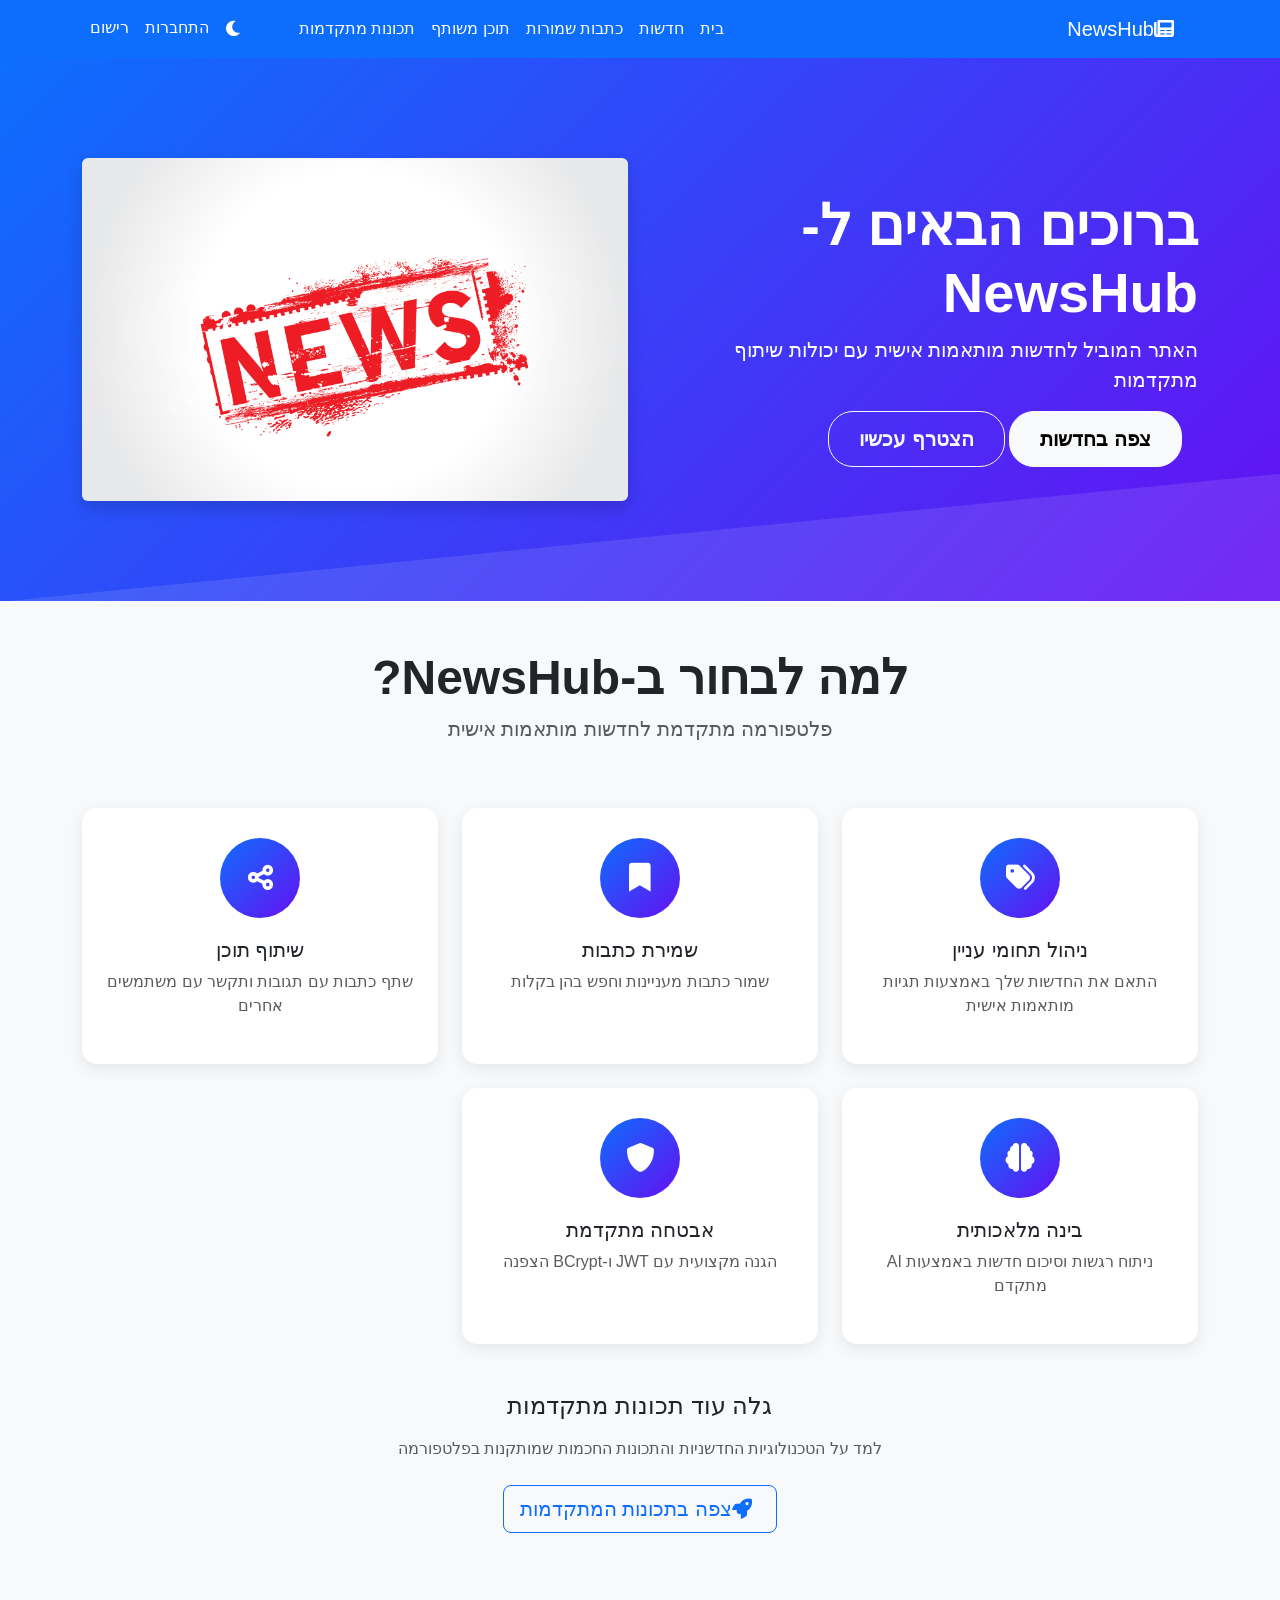
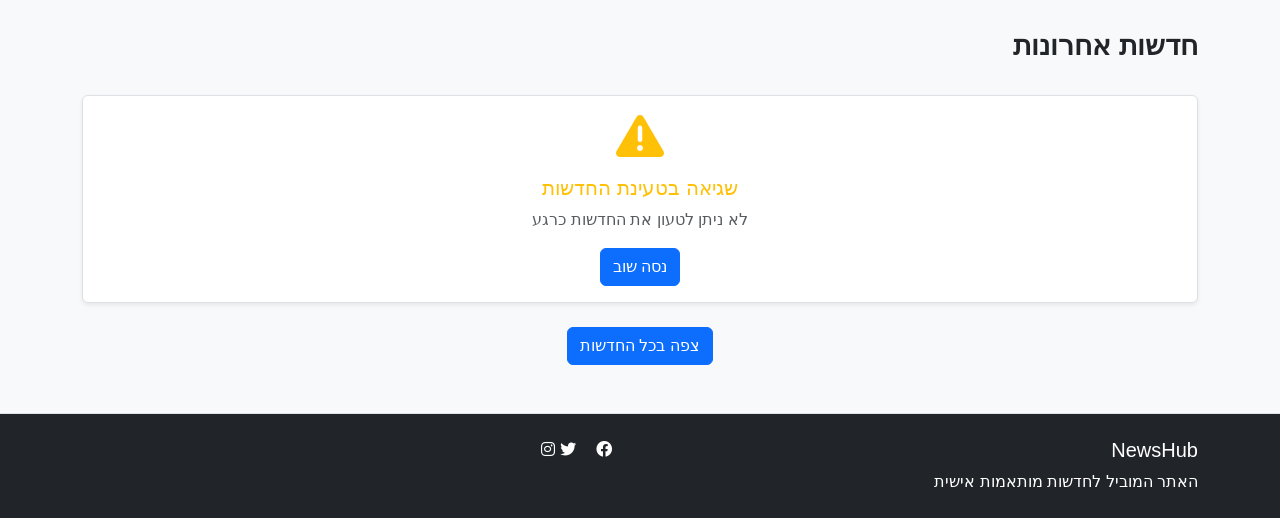
==== commit 7353865f: "Refactor schema and backend for article-centric model Major refactor to database schema and backend " ====
--- a/website/index.html
+++ b/website/index.html
@@ -15,81 +15,6 @@
     <link href="css/style.css" rel="stylesheet" />
   </head>
   <body>
-    <!-- Navigation -->
-    <nav class="navbar navbar-expand-lg navbar-dark bg-primary">
-      <div class="container">
-        <a class="navbar-brand" href="index.html">
-          <i class="fas fa-newspaper me-2"></i>NewsHub
-        </a>
-        <button
-          class="navbar-toggler"
-          type="button"
-          data-bs-toggle="collapse"
-          data-bs-target="#navbarNav"
-        >
-          <span class="navbar-toggler-icon"></span>
-        </button>
-        <div class="collapse navbar-collapse" id="navbarNav">
-          <ul class="navbar-nav me-auto">
-            <li class="nav-item">
-              <a class="nav-link active" href="index.html">בית</a>
-            </li>
-            <li class="nav-item">
-              <a class="nav-link" href="news.html">חדשות</a>
-            </li>
-            <li class="nav-item">
-              <a class="nav-link" href="saved-articles.html">כתבות שמורות</a>
-            </li>
-            <li class="nav-item">
-              <a class="nav-link" href="shared-content.html">תוכן משותף</a>
-            </li>
-            <li class="nav-item">
-              <a class="nav-link" href="advanced-features.html"
-                >תכונות מתקדמות</a
-              >
-            </li>
-          </ul>
-          <ul class="navbar-nav">
-            <li
-              class="nav-item dropdown"
-              id="userDropdown"
-              style="display: none"
-            >
-              <a
-                class="nav-link dropdown-toggle"
-                href="#"
-                role="button"
-                data-bs-toggle="dropdown"
-              >
-                <i class="fas fa-user"></i> <span id="username"></span>
-              </a>
-              <ul class="dropdown-menu">
-                <li><a class="dropdown-item" href="profile.html">פרופיל</a></li>
-                <li>
-                  <a class="dropdown-item" href="settings.html">הגדרות</a>
-                </li>
-                <li><hr class="dropdown-divider" /></li>
-                <li>
-                  <a class="dropdown-item" href="#" onclick="logout()"
-                    >התנתקות</a
-                  >
-                </li>
-              </ul>
-            </li>
-            <li class="nav-item" id="loginBtn">
-              <a class="nav-link" href="login.html">התחברות</a>
-            </li>
-            <li class="nav-item" id="registerBtn">
-              <a class="nav-link" href="register.html">רישום</a>
-            </li>
-            <li class="nav-item" id="adminBtn" style="display: none">
-              <a class="nav-link" href="admin.html">ניהול</a>
-            </li>
-          </ul>
-        </div>
-      </div>
-    </nav>
-
     <!-- Hero Section -->
     <div class="hero-section">
       <div class="container">
@@ -157,6 +82,40 @@
             <p class="text-muted">שתף כתבות עם תגובות ותקשר עם משתמשים אחרים</p>
           </div>
         </div>
+        <div class="col-md-4">
+          <div class="feature-card text-center">
+            <div class="feature-icon">
+              <i class="fas fa-brain"></i>
+            </div>
+            <h5>בינה מלאכותית</h5>
+            <p class="text-muted">ניתוח רגשות וסיכום חדשות באמצעות AI מתקדם</p>
+          </div>
+        </div>
+        <div class="col-md-4">
+          <div class="feature-card text-center">
+            <div class="feature-icon">
+              <i class="fas fa-shield-alt"></i>
+            </div>
+            <h5>אבטחה מתקדמת</h5>
+            <p class="text-muted">הגנה מקצועית עם JWT ו-BCrypt הצפנה</p>
+          </div>
+        </div>
+      </div>
+
+      <!-- Advanced Features CTA -->
+      <div class="row mt-5">
+        <div class="col text-center">
+          <h4 class="mb-3">גלה עוד תכונות מתקדמות</h4>
+          <p class="text-muted mb-4">
+            למד על הטכנולוגיות החדשניות והתכונות החכמות שמותקנות בפלטפורמה
+          </p>
+          <a
+            href="advanced-features.html"
+            class="btn btn-outline-primary btn-lg"
+          >
+            <i class="fas fa-rocket me-2"></i>צפה בתכונות המתקדמות
+          </a>
+        </div>
       </div>
     </div>
 
@@ -178,7 +137,7 @@
     </div>
 
     <!-- Footer -->
-    <footer class="bg-dark text-white py-4">
+    <footer class="footer bg-dark text-white py-4">
       <div class="container">
         <div class="row">
           <div class="col-md-6">
@@ -206,8 +165,20 @@
     <script src="https://cdn.jsdelivr.net/npm/bootstrap@5.3.0/dist/js/bootstrap.bundle.min.js"></script>
     <script src="https://code.jquery.com/jquery-3.6.0.min.js"></script>
     <script src="js/config.js"></script>
+    <script src="js/utils.js"></script>
     <script src="js/ajaxCalls.js"></script>
-    <script src="js/auth.js"></script>
+    <script src="js/auth-jwt.js"></script>
+    <script src="js/navbar.js"></script>
+    <script src="js/news-utils.js"></script>
     <script src="js/index.js"></script>
+
+    <script>
+      // Initialize theme on page load
+      $(document).ready(function () {
+        if (typeof Utils !== "undefined" && Utils.darkMode) {
+          Utils.darkMode.init();
+        }
+      });
+    </script>
   </body>
 </html>
--- a/website/css/style.css
+++ b/website/css/style.css
@@ -1,9 +1,576 @@
 /* Custom CSS for NewsHub */
+
+/* Theme Variables */
+:root {
+  /* Light theme colors */
+  --bg-primary: #f8f9fa;
+  --bg-secondary: #ffffff;
+  --bg-tertiary: #f1f3f4;
+  --text-primary: #212529;
+  --text-secondary: #6c757d;
+  --text-muted: #868e96;
+  --border-color: #dee2e6;
+  --border-color-light: #e9ecef;
+  --card-shadow: rgba(0, 0, 0, 0.08);
+  --card-shadow-hover: rgba(0, 0, 0, 0.15);
+  --input-bg: #ffffff;
+  --input-border: #ced4da;
+  --navbar-bg: #0d6efd;
+  --navbar-text: #ffffff;
+  --btn-primary: #0d6efd;
+  --btn-secondary: #6c757d;
+  --btn-success: #198754;
+  --btn-danger: #dc3545;
+  --btn-warning: #ffc107;
+  --btn-info: #0dcaf0;
+  --link-color: #0d6efd;
+  --link-hover: #0a58ca;
+  --modal-backdrop: rgba(0, 0, 0, 0.5);
+  --toast-bg: #ffffff;
+  --hero-gradient: linear-gradient(135deg, #0d6efd 0%, #6610f2 100%);
+}
+
+[data-theme="dark"] {
+  /* Dark theme colors */
+  --bg-primary: #1a1a1a;
+  --bg-secondary: #2d2d2d;
+  --bg-tertiary: #3a3a3a;
+  --text-primary: #ffffff;
+  --text-secondary: #b0b0b0;
+  --text-muted: #8e8e8e;
+  --border-color: #404040;
+  --border-color-light: #555555;
+  --card-shadow: rgba(0, 0, 0, 0.3);
+  --card-shadow-hover: rgba(0, 0, 0, 0.5);
+  --input-bg: #3a3a3a;
+  --input-border: #555555;
+  --navbar-bg: #1a237e;
+  --navbar-text: #ffffff;
+  --btn-primary: #1976d2;
+  --btn-secondary: #616161;
+  --btn-success: #2e7d32;
+  --btn-danger: #d32f2f;
+  --btn-warning: #f57c00;
+  --btn-info: #0288d1;
+  --link-color: #64b5f6;
+  --link-hover: #42a5f5;
+  --modal-backdrop: rgba(0, 0, 0, 0.7);
+  --toast-bg: #2d2d2d;
+  --hero-gradient: linear-gradient(135deg, #1a237e 0%, #4527a0 100%);
+}
 
 /* Global Styles */
 body {
   font-family: "Segoe UI", Tahoma, Geneva, Verdana, sans-serif;
-  background-color: #f8f9fa;
+  background-color: var(--bg-primary);
+  color: var(--text-primary);
+  transition: background-color 0.3s ease, color 0.3s ease;
+}
+
+/* Links */
+a {
+  color: var(--link-color);
+  transition: color 0.3s ease;
+}
+
+a:hover {
+  color: var(--link-hover);
+}
+
+/* Cards */
+.card {
+  background-color: var(--bg-secondary);
+  border-color: var(--border-color);
+  color: var(--text-primary);
+  box-shadow: 0 2px 4px var(--card-shadow);
+  transition: all 0.3s ease;
+}
+
+.card:hover {
+  box-shadow: 0 4px 8px var(--card-shadow-hover);
+}
+
+.card-header {
+  background-color: var(--bg-tertiary);
+  border-bottom-color: var(--border-color);
+  color: var(--text-primary);
+}
+
+/* Forms */
+.form-control,
+.form-select {
+  background-color: var(--input-bg);
+  border-color: var(--input-border);
+  color: var(--text-primary);
+  transition: all 0.3s ease;
+}
+
+.form-control:focus,
+.form-select:focus {
+  background-color: var(--input-bg);
+  border-color: var(--btn-primary);
+  color: var(--text-primary);
+  box-shadow: 0 0 0 0.2rem rgba(13, 110, 253, 0.25);
+}
+
+.form-control::placeholder {
+  color: var(--text-muted);
+}
+
+/* Buttons */
+.btn-primary {
+  background-color: var(--btn-primary);
+  border-color: var(--btn-primary);
+}
+
+.btn-secondary {
+  background-color: var(--btn-secondary);
+  border-color: var(--btn-secondary);
+}
+
+.btn-success {
+  background-color: var(--btn-success);
+  border-color: var(--btn-success);
+}
+
+.btn-danger {
+  background-color: var(--btn-danger);
+  border-color: var(--btn-danger);
+}
+
+.btn-warning {
+  background-color: var(--btn-warning);
+  border-color: var(--btn-warning);
+}
+
+.btn-info {
+  background-color: var(--btn-info);
+  border-color: var(--btn-info);
+}
+
+/* Tables */
+.table {
+  color: var(--text-primary);
+}
+
+.table-striped > tbody > tr:nth-of-type(odd) > td,
+.table-striped > tbody > tr:nth-of-type(odd) > th {
+  background-color: var(--bg-tertiary);
+}
+
+.table th {
+  border-color: var(--border-color);
+  background-color: var(--bg-tertiary);
+}
+
+.table td {
+  border-color: var(--border-color);
+}
+
+/* Navbar */
+.navbar {
+  background-color: var(--navbar-bg) !important;
+  transition: background-color 0.3s ease;
+}
+
+.navbar-brand,
+.navbar-nav .nav-link {
+  color: var(--navbar-text) !important;
+}
+
+.navbar-toggler {
+  border-color: rgba(255, 255, 255, 0.2);
+}
+
+.navbar-toggler-icon {
+  background-image: url("data:image/svg+xml,%3csvg xmlns='http://www.w3.org/2000/svg' viewBox='0 0 30 30'%3e%3cpath stroke='rgba%28255, 255, 255, 0.8%29' stroke-linecap='round' stroke-miterlimit='10' stroke-width='2' d='m4 7h22M4 15h22M4 23h22'/%3e%3c/svg%3e");
+}
+
+/* Theme-specific Bootstrap component overrides */
+[data-theme="dark"] .bg-light {
+  background-color: var(--bg-secondary) !important;
+  color: var(--text-primary) !important;
+}
+
+[data-theme="dark"] .bg-white {
+  background-color: var(--bg-secondary) !important;
+  color: var(--text-primary) !important;
+}
+
+[data-theme="dark"] .text-dark {
+  color: var(--text-primary) !important;
+}
+
+[data-theme="dark"] .text-muted {
+  color: var(--text-secondary) !important;
+}
+
+[data-theme="dark"] .border {
+  border-color: var(--border-color) !important;
+}
+
+[data-theme="dark"] .border-light {
+  border-color: var(--border-color-light) !important;
+}
+
+/* Modals */
+.modal-content {
+  background-color: var(--bg-secondary);
+  color: var(--text-primary);
+  border: 1px solid var(--border-color);
+}
+
+.modal-header {
+  border-bottom-color: var(--border-color);
+}
+
+.modal-footer {
+  border-top-color: var(--border-color);
+}
+
+.modal-backdrop {
+  background-color: var(--modal-backdrop);
+}
+
+/* Dropdowns */
+.dropdown-menu {
+  background-color: var(--bg-secondary);
+  border-color: var(--border-color);
+  box-shadow: 0 4px 8px var(--card-shadow);
+}
+
+.dropdown-item {
+  color: var(--text-primary);
+  transition: background-color 0.3s ease;
+}
+
+.dropdown-item:hover,
+.dropdown-item:focus {
+  background-color: var(--bg-tertiary);
+  color: var(--text-primary);
+}
+
+.dropdown-divider {
+  border-color: var(--border-color);
+}
+
+/* Alerts */
+.alert-primary {
+  background-color: rgba(13, 110, 253, 0.1);
+  border-color: var(--btn-primary);
+  color: var(--text-primary);
+}
+
+.alert-secondary {
+  background-color: rgba(108, 117, 125, 0.1);
+  border-color: var(--btn-secondary);
+  color: var(--text-primary);
+}
+
+.alert-success {
+  background-color: rgba(25, 135, 84, 0.1);
+  border-color: var(--btn-success);
+  color: var(--text-primary);
+}
+
+.alert-danger {
+  background-color: rgba(220, 53, 69, 0.1);
+  border-color: var(--btn-danger);
+  color: var(--text-primary);
+}
+
+.alert-warning {
+  background-color: rgba(255, 193, 7, 0.1);
+  border-color: var(--btn-warning);
+  color: var(--text-primary);
+}
+
+.alert-info {
+  background-color: rgba(13, 202, 240, 0.1);
+  border-color: var(--btn-info);
+  color: var(--text-primary);
+}
+
+/* Toast */
+.toast {
+  background-color: var(--toast-bg);
+  color: var(--text-primary);
+  border: 1px solid var(--border-color);
+}
+
+.toast-header {
+  background-color: var(--bg-tertiary);
+  color: var(--text-primary);
+  border-bottom: 1px solid var(--border-color);
+}
+
+/* Progress bars */
+.progress {
+  background-color: var(--bg-tertiary);
+}
+
+/* Pagination */
+.page-link {
+  background-color: var(--bg-secondary);
+  border-color: var(--border-color);
+  color: var(--link-color);
+}
+
+.page-link:hover {
+  background-color: var(--bg-tertiary);
+  border-color: var(--border-color);
+  color: var(--link-hover);
+}
+
+.page-item.active .page-link {
+  background-color: var(--btn-primary);
+  border-color: var(--btn-primary);
+}
+
+.page-item.disabled .page-link {
+  background-color: var(--bg-tertiary);
+  border-color: var(--border-color);
+  color: var(--text-muted);
+}
+
+/* List groups */
+.list-group-item {
+  background-color: var(--bg-secondary);
+  border-color: var(--border-color);
+  color: var(--text-primary);
+}
+
+.list-group-item:hover {
+  background-color: var(--bg-tertiary);
+}
+
+.list-group-item.active {
+  background-color: var(--btn-primary);
+  border-color: var(--btn-primary);
+}
+
+/* Accordion */
+.accordion-item {
+  background-color: var(--bg-secondary);
+  border-color: var(--border-color);
+}
+
+.accordion-button {
+  background-color: var(--bg-secondary);
+  color: var(--text-primary);
+  border: none;
+}
+
+.accordion-button:focus {
+  box-shadow: 0 0 0 0.2rem rgba(13, 110, 253, 0.25);
+}
+
+.accordion-button:not(.collapsed) {
+  background-color: var(--bg-tertiary);
+  color: var(--text-primary);
+}
+
+.accordion-body {
+  background-color: var(--bg-secondary);
+  color: var(--text-primary);
+}
+
+/* Dark Mode Toggle Button */
+#darkModeToggle {
+  border: none !important;
+  background: none !important;
+  color: var(--navbar-text) !important;
+  font-size: 1.1rem;
+  padding: 0.5rem !important;
+  transition: transform 0.2s ease, color 0.3s ease;
+  border-radius: 0.375rem;
+}
+
+#darkModeToggle:hover {
+  transform: scale(1.1);
+  background-color: rgba(255, 255, 255, 0.1) !important;
+}
+
+#darkModeToggle:focus {
+  box-shadow: 0 0 0 0.2rem rgba(255, 255, 255, 0.25);
+  outline: none;
+}
+
+/* Special elements theming */
+.hero-section {
+  background: var(--hero-gradient);
+  transition: background 0.3s ease;
+}
+
+/* Search and filter elements */
+.tag-container .badge {
+  background-color: var(--bg-tertiary);
+  color: var(--text-primary);
+  border: 1px solid var(--border-color);
+}
+
+.tag-container .badge:hover {
+  background-color: var(--btn-primary);
+  color: white;
+}
+
+/* Article cards specific styling */
+.article-card {
+  transition: all 0.3s ease;
+}
+
+.article-card:hover {
+  transform: translateY(-2px);
+  box-shadow: 0 8px 16px var(--card-shadow-hover);
+}
+
+/* Sidebar styling */
+.sidebar {
+  background-color: var(--bg-secondary);
+  border-right: 1px solid var(--border-color);
+}
+
+/* Footer styling */
+.footer {
+  background-color: var(--bg-tertiary);
+  border-top: 1px solid var(--border-color);
+  color: var(--text-secondary);
+}
+
+/* Code blocks */
+code {
+  background-color: var(--bg-tertiary);
+  color: var(--text-primary);
+  padding: 0.2rem 0.4rem;
+  border-radius: 0.25rem;
+}
+
+pre {
+  background-color: var(--bg-tertiary);
+  color: var(--text-primary);
+  border: 1px solid var(--border-color);
+}
+
+/* Blockquotes */
+blockquote {
+  border-left: 4px solid var(--btn-primary);
+  background-color: var(--bg-tertiary);
+  color: var(--text-primary);
+}
+
+/* Images */
+.img-thumbnail {
+  border-color: var(--border-color);
+  background-color: var(--bg-secondary);
+}
+
+/* Custom scrollbar for webkit browsers */
+::-webkit-scrollbar {
+  width: 8px;
+  height: 8px;
+}
+
+::-webkit-scrollbar-track {
+  background-color: var(--bg-primary);
+}
+
+::-webkit-scrollbar-thumb {
+  background-color: var(--border-color);
+  border-radius: 4px;
+}
+
+::-webkit-scrollbar-thumb:hover {
+  background-color: var(--btn-primary);
+}
+
+/* Loading spinners */
+.spinner-border {
+  color: var(--btn-primary);
+}
+
+/* Badge styling */
+.badge {
+  background-color: var(--btn-primary);
+  color: white;
+}
+
+.badge.bg-secondary {
+  background-color: var(--btn-secondary) !important;
+}
+
+.badge.bg-success {
+  background-color: var(--btn-success) !important;
+}
+
+.badge.bg-danger {
+  background-color: var(--btn-danger) !important;
+}
+
+.badge.bg-warning {
+  background-color: var(--btn-warning) !important;
+}
+
+.badge.bg-info {
+  background-color: var(--btn-info) !important;
+}
+
+/* Recently Viewed Articles Styles */
+.recently-viewed-item {
+  transition: background-color 0.2s ease;
+  cursor: pointer;
+}
+
+.recently-viewed-item:hover {
+  background-color: var(--border-color);
+}
+
+.recently-viewed-thumb {
+  border: 1px solid var(--border-color);
+}
+
+.recently-viewed-title {
+  font-size: 0.9rem;
+  line-height: 1.3;
+  display: -webkit-box;
+  -webkit-line-clamp: 2;
+  line-clamp: 2;
+  -webkit-box-orient: vertical;
+  overflow: hidden;
+}
+
+/* Enhanced Toast Styles */
+.toast-container {
+  max-width: 400px;
+}
+
+.toast {
+  border-radius: 8px;
+  box-shadow: 0 4px 12px rgba(0, 0, 0, 0.15);
+  backdrop-filter: blur(10px);
+}
+
+[data-theme="dark"] .toast {
+  box-shadow: 0 4px 12px rgba(0, 0, 0, 0.3);
+}
+
+.toast .toast-body {
+  font-weight: 500;
+}
+
+/* Animation for toast entrance */
+@keyframes slideInRight {
+  from {
+    transform: translateX(100%);
+    opacity: 0;
+  }
+  to {
+    transform: translateX(0);
+    opacity: 1;
+  }
+}
+
+.toast.showing {
+  animation: slideInRight 0.3s ease-out;
 }
 
 /* Hero Section */
@@ -23,6 +590,12 @@
   bottom: 0;
   background: url('data:image/svg+xml,<svg xmlns="http://www.w3.org/2000/svg" viewBox="0 0 1000 100" fill="white" opacity="0.1"><polygon points="1000,100 1000,0 0,100"/></svg>');
   background-size: cover;
+  z-index: 1;
+}
+
+.hero-section .container {
+  position: relative;
+  z-index: 2;
 }
 
 .hero-buttons .btn {
@@ -63,11 +636,13 @@
 .auth-body {
   height: 100vh;
   overflow: hidden;
+  background-color: var(--bg-primary);
 }
 
 .auth-left {
-  background: linear-gradient(135deg, #0d6efd 0%, #6610f2 100%);
+  background: var(--hero-gradient);
   position: relative;
+  transition: background 0.3s ease;
 }
 
 .auth-left::before {
@@ -91,8 +666,9 @@
 }
 
 .auth-right {
-  background: white;
+  background-color: var(--bg-secondary);
   padding: 30px;
+  transition: background-color 0.3s ease;
 }
 
 .auth-form-container {
@@ -101,22 +677,26 @@
 }
 
 .admin-login {
-  border: 1px solid #dee2e6;
+  border: 1px solid var(--border-color);
+  background-color: var(--bg-secondary);
 }
 
 /* News Cards */
 .news-card {
-  background: white;
+  background-color: var(--bg-secondary);
   border-radius: 12px;
-  box-shadow: 0 4px 12px rgba(0, 0, 0, 0.1);
+  box-shadow: 0 4px 12px var(--card-shadow);
   transition: all 0.3s ease;
   height: 100%;
   overflow: hidden;
+  border: 1px solid var(--border-color);
+  color: var(--text-primary);
 }
 
 .news-card:hover {
   transform: translateY(-3px);
-  box-shadow: 0 8px 25px rgba(0, 0, 0, 0.15);
+  box-shadow: 0 8px 25px var(--card-shadow-hover);
+  border-color: var(--btn-primary);
 }
 
 .news-card img {
@@ -136,16 +716,18 @@
   line-height: 1.4;
   display: -webkit-box;
   -webkit-line-clamp: 2;
+  line-clamp: 2;
   -webkit-box-orient: vertical;
   overflow: hidden;
 }
 
 .news-card-description {
-  color: #6c757d;
+  color: var(--text-secondary);
   font-size: 0.9rem;
   line-height: 1.5;
   display: -webkit-box;
   -webkit-line-clamp: 3;
+  line-clamp: 3;
   -webkit-box-orient: vertical;
   overflow: hidden;
 }
@@ -190,11 +772,11 @@
   margin: 2px;
   border: 1px solid #bbdefb;
   transition: all 0.2s ease;
+  cursor: pointer;
 }
 
 .tag:hover {
   background: #bbdefb;
-  cursor: pointer;
 }
 
 .tag.active {
@@ -202,6 +784,25 @@
   color: white;
 }
 
+.tag.system-tag {
+  background: #e8f5e8;
+  color: #2e7d32;
+  border-color: #c8e6c9;
+}
+
+.tag.custom-tag {
+  background: #fff3e0;
+  color: #f57c00;
+  border-color: #ffcc02;
+}
+
+.tag-container {
+  display: flex;
+  flex-wrap: wrap;
+  gap: 4px;
+  margin-bottom: 8px;
+}
+
 .tag-removable {
   cursor: pointer;
   position: relative;
@@ -215,6 +816,16 @@
 .tag-remove {
   margin-right: 5px;
   font-weight: bold;
+}
+
+.article-tags {
+  margin-top: 8px;
+  margin-bottom: 8px;
+}
+
+.article-tags .tag {
+  font-size: 0.7rem;
+  padding: 2px 8px;
 }
 
 /* Buttons */
@@ -504,3 +1115,256 @@
     background: #2d2d2d;
   }
 }
+
+/* Sentiment Analysis Styles */
+.sentiment-controls {
+  padding: 15px;
+  background: #f8f9fa;
+  border-radius: 8px;
+  border: 1px solid #dee2e6;
+}
+
+.sentiment-controls .form-check-label {
+  font-weight: 500;
+  color: #495057;
+}
+
+.sentiment-controls .form-check-label i {
+  margin-right: 5px;
+}
+
+.sentiment-badge {
+  display: inline-flex;
+  align-items: center;
+  padding: 4px 8px;
+  border-radius: 12px;
+  font-size: 0.75rem;
+  font-weight: 500;
+  border: 1px solid transparent;
+  transition: all 0.2s ease;
+}
+
+.sentiment-badge i {
+  margin-right: 4px;
+  font-size: 0.7rem;
+}
+
+.sentiment-badge.sentiment-positive {
+  background-color: #d4edda !important;
+  color: #155724 !important;
+  border-color: #c3e6cb;
+}
+
+.sentiment-badge.sentiment-negative {
+  background-color: #f8d7da !important;
+  color: #721c24 !important;
+  border-color: #f1b0b7;
+}
+
+.sentiment-badge.sentiment-neutral {
+  background-color: #e2e3e5 !important;
+  color: #383d41 !important;
+  border-color: #d6d8db;
+}
+
+.sentiment-indicator-compact {
+  font-size: 1.2rem;
+  margin-right: 5px;
+  display: inline-block;
+  transition: all 0.2s ease;
+}
+
+.sentiment-indicator-compact:hover {
+  transform: scale(1.1);
+}
+
+.sentiment-filters {
+  padding: 10px;
+  background: #ffffff;
+  border-radius: 6px;
+  border: 1px solid #e9ecef;
+}
+
+.sentiment-filters .btn-group .btn {
+  font-size: 0.85rem;
+  padding: 5px 10px;
+}
+
+.sentiment-filters .btn-check:checked + .btn {
+  box-shadow: 0 2px 4px rgba(0, 0, 0, 0.1);
+}
+
+.sentiment-container {
+  display: flex;
+  align-items: center;
+  gap: 5px;
+}
+
+/* Animation for sentiment loading */
+.sentiment-loading {
+  display: inline-block;
+  width: 12px;
+  height: 12px;
+  border: 2px solid #f3f3f3;
+  border-top: 2px solid #007bff;
+  border-radius: 50%;
+  animation: spin 1s linear infinite;
+  margin-right: 5px;
+}
+
+@keyframes spin {
+  0% {
+    transform: rotate(0deg);
+  }
+  100% {
+    transform: rotate(360deg);
+  }
+}
+
+/* Hover effects for sentiment badges */
+.sentiment-badge:hover {
+  transform: translateY(-1px);
+  box-shadow: 0 2px 4px rgba(0, 0, 0, 0.1);
+}
+
+/* Responsive sentiment controls */
+@media (max-width: 768px) {
+  .sentiment-controls {
+    margin-bottom: 10px;
+  }
+
+  .sentiment-filters .btn-group {
+    display: flex;
+    flex-wrap: wrap;
+    gap: 5px;
+  }
+
+  .sentiment-filters .btn {
+    flex: 1;
+    min-width: 80px;
+  }
+}
+
+/* Dark mode support for sentiment elements */
+[data-theme="dark"] .sentiment-controls {
+  background-color: var(--bg-secondary);
+  border-color: var(--border-color);
+  color: var(--text-primary);
+}
+
+[data-theme="dark"] .sentiment-filters {
+  background-color: var(--bg-secondary);
+  border-color: var(--border-color);
+}
+
+/* Comprehensive theme support for all elements */
+[data-theme="dark"] .bg-primary {
+  background-color: var(--btn-primary) !important;
+}
+
+[data-theme="dark"] .bg-secondary {
+  background-color: var(--btn-secondary) !important;
+}
+
+[data-theme="dark"] .bg-success {
+  background-color: var(--btn-success) !important;
+}
+
+[data-theme="dark"] .bg-danger {
+  background-color: var(--btn-danger) !important;
+}
+
+[data-theme="dark"] .bg-warning {
+  background-color: var(--btn-warning) !important;
+}
+
+[data-theme="dark"] .bg-info {
+  background-color: var(--btn-info) !important;
+}
+
+[data-theme="dark"] .text-primary {
+  color: var(--btn-primary) !important;
+}
+
+[data-theme="dark"] .text-success {
+  color: var(--btn-success) !important;
+}
+
+[data-theme="dark"] .text-danger {
+  color: var(--btn-danger) !important;
+}
+
+[data-theme="dark"] .text-warning {
+  color: var(--btn-warning) !important;
+}
+
+[data-theme="dark"] .text-info {
+  color: var(--btn-info) !important;
+}
+
+/* Ensure proper contrast for buttons in dark mode */
+[data-theme="dark"] .btn-outline-primary {
+  color: var(--btn-primary);
+  border-color: var(--btn-primary);
+}
+
+[data-theme="dark"] .btn-outline-primary:hover {
+  background-color: var(--btn-primary);
+  border-color: var(--btn-primary);
+  color: white;
+}
+
+[data-theme="dark"] .btn-outline-secondary {
+  color: var(--btn-secondary);
+  border-color: var(--btn-secondary);
+}
+
+[data-theme="dark"] .btn-outline-secondary:hover {
+  background-color: var(--btn-secondary);
+  border-color: var(--btn-secondary);
+  color: white;
+}
+
+/* Chart and visualization theming */
+[data-theme="dark"] canvas {
+  filter: brightness(0.9);
+}
+
+/* Special elements */
+[data-theme="dark"] hr {
+  border-color: var(--border-color);
+}
+
+[data-theme="dark"] .feature-card {
+  background-color: var(--bg-secondary);
+  border: 1px solid var(--border-color);
+}
+
+[data-theme="dark"] .feature-icon {
+  color: var(--btn-primary);
+}
+
+/* Search highlights */
+[data-theme="dark"] mark,
+[data-theme="dark"] .mark {
+  background-color: rgba(255, 193, 7, 0.3);
+  color: var(--text-primary);
+}
+
+/* Loading states */
+[data-theme="dark"] .placeholder {
+  background-color: var(--bg-tertiary);
+}
+
+/* Focus states */
+[data-theme="dark"] .btn:focus,
+[data-theme="dark"] .form-control:focus,
+[data-theme="dark"] .form-select:focus {
+  box-shadow: 0 0 0 0.2rem rgba(13, 110, 253, 0.25);
+}
+
+/* Transition smoothness for theme switching */
+* {
+  transition: background-color 0.3s ease, color 0.3s ease,
+    border-color 0.3s ease;
+}
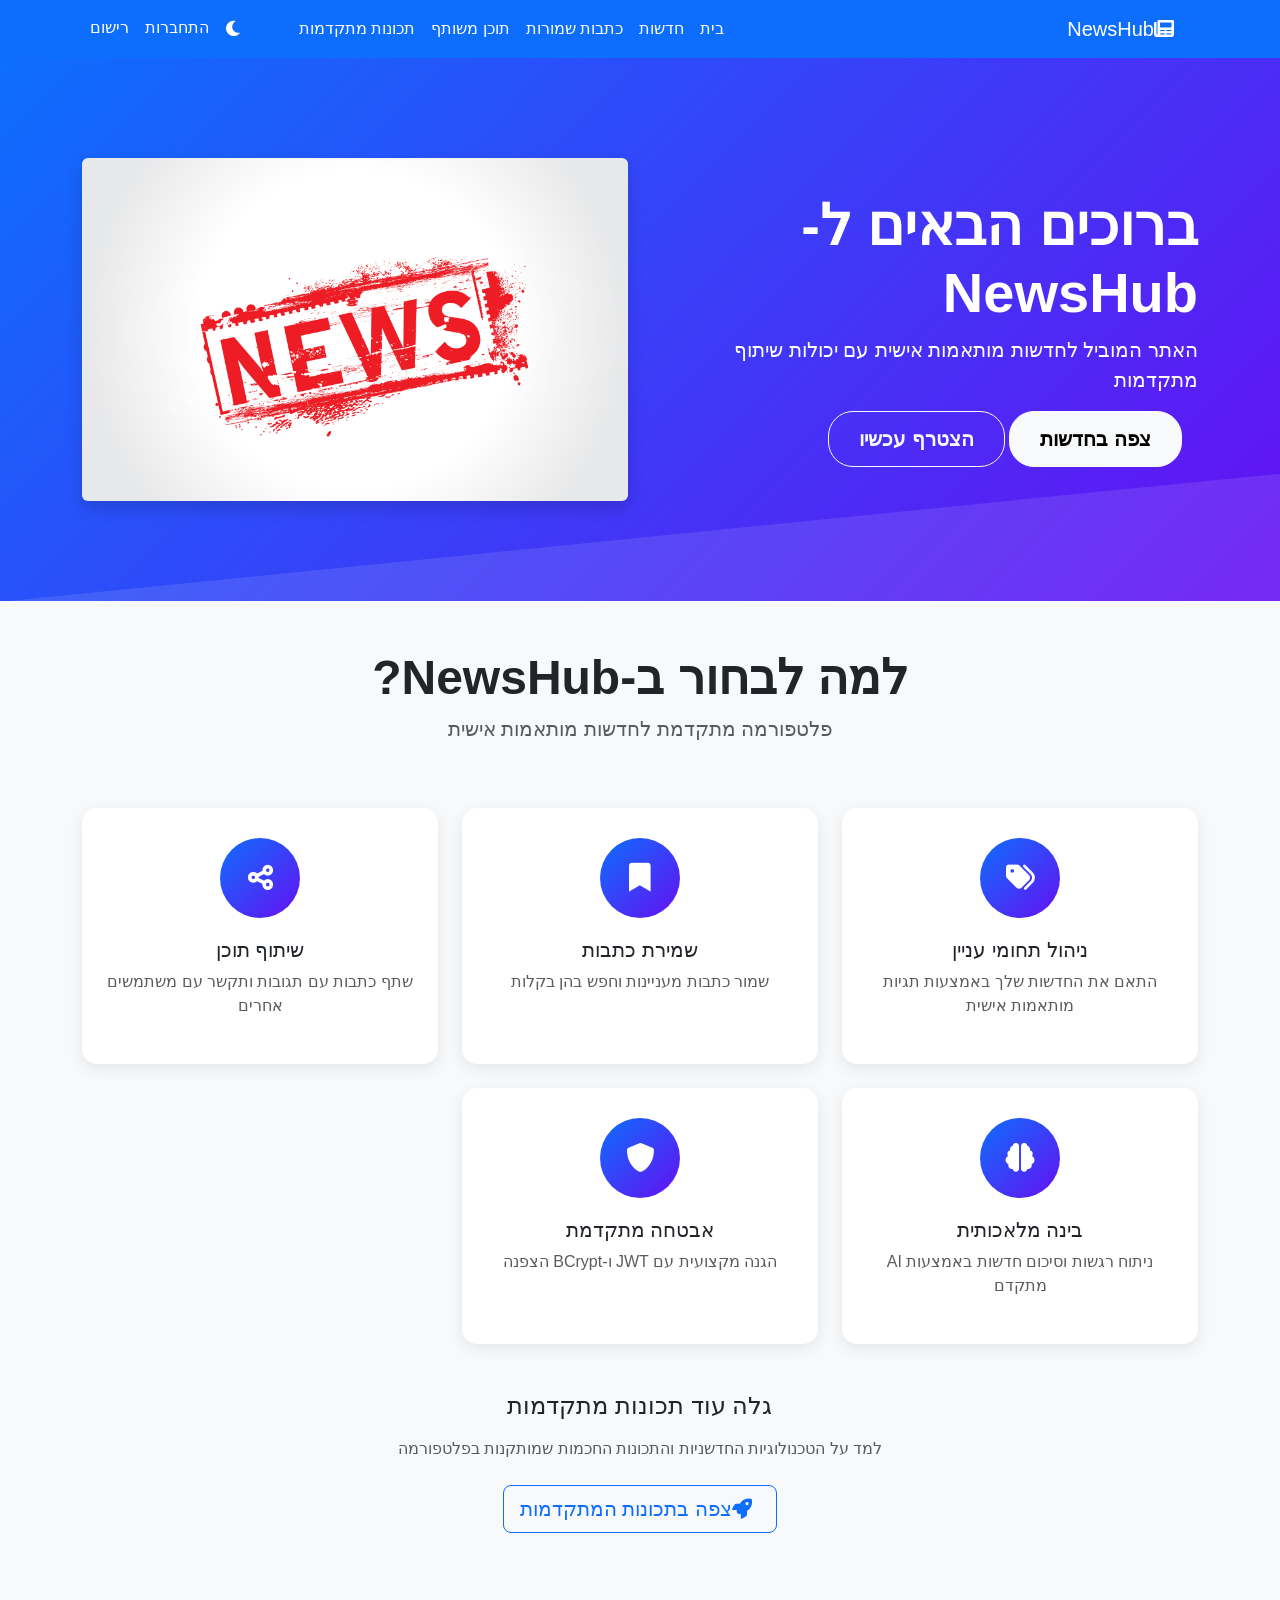
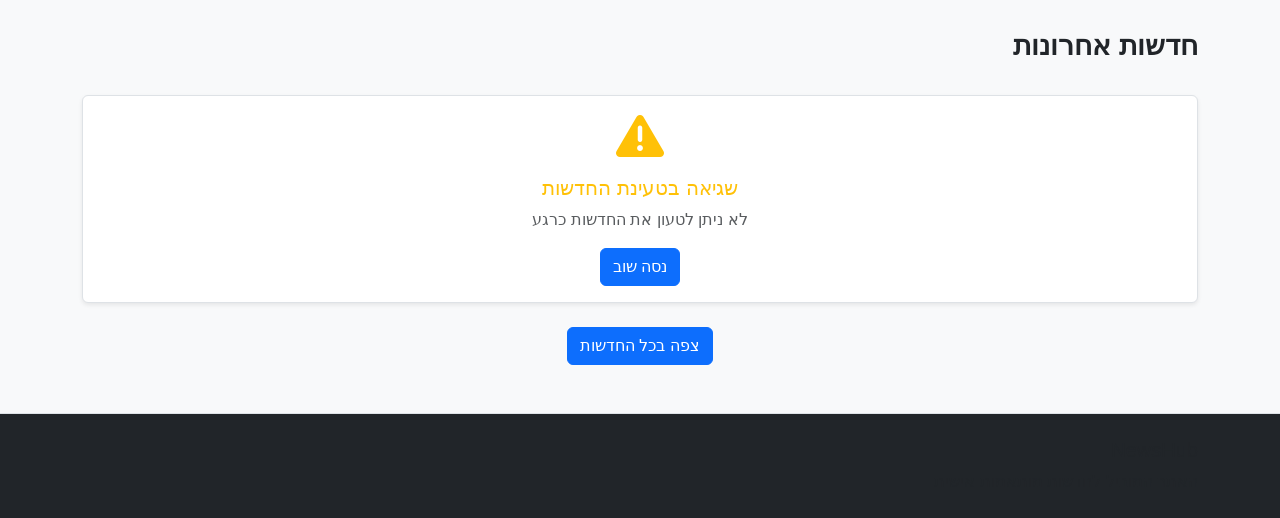
==== commit 5f98a017: "Prevent self-blocking and improve UI for user actions Added server-side validation to prevent users " ====
--- a/website/index.html
+++ b/website/index.html
@@ -144,19 +144,6 @@
             <h5>NewsHub</h5>
             <p class="mb-0">האתר המוביל לחדשות מותאמות אישית</p>
           </div>
-          <div class="col-md-6 text-end">
-            <div class="social-links">
-              <a href="#" class="text-white me-3"
-                ><i class="fab fa-facebook"></i
-              ></a>
-              <a href="#" class="text-white me-3"
-                ><i class="fab fa-twitter"></i
-              ></a>
-              <a href="#" class="text-white"
-                ><i class="fab fa-instagram"></i
-              ></a>
-            </div>
-          </div>
         </div>
       </div>
     </footer>
--- a/website/css/style.css
+++ b/website/css/style.css
@@ -31,32 +31,62 @@
 }
 
 [data-theme="dark"] {
-  /* Dark theme colors */
-  --bg-primary: #1a1a1a;
-  --bg-secondary: #2d2d2d;
-  --bg-tertiary: #3a3a3a;
-  --text-primary: #ffffff;
-  --text-secondary: #b0b0b0;
-  --text-muted: #8e8e8e;
-  --border-color: #404040;
-  --border-color-light: #555555;
-  --card-shadow: rgba(0, 0, 0, 0.3);
-  --card-shadow-hover: rgba(0, 0, 0, 0.5);
-  --input-bg: #3a3a3a;
-  --input-border: #555555;
-  --navbar-bg: #1a237e;
-  --navbar-text: #ffffff;
-  --btn-primary: #1976d2;
-  --btn-secondary: #616161;
-  --btn-success: #2e7d32;
-  --btn-danger: #d32f2f;
-  --btn-warning: #f57c00;
-  --btn-info: #0288d1;
-  --link-color: #64b5f6;
-  --link-hover: #42a5f5;
-  --modal-backdrop: rgba(0, 0, 0, 0.7);
-  --toast-bg: #2d2d2d;
-  --hero-gradient: linear-gradient(135deg, #1a237e 0%, #4527a0 100%);
+  /* Dark theme colors - Override system preferences */
+  --bg-primary: #1a1a1a !important;
+  --bg-secondary: #2d2d2d !important;
+  --bg-tertiary: #3a3a3a !important;
+  --text-primary: #ffffff !important;
+  --text-secondary: #b0b0b0 !important;
+  --text-muted: #8e8e8e !important;
+  --border-color: #404040 !important;
+  --border-color-light: #555555 !important;
+  --card-shadow: rgba(0, 0, 0, 0.3) !important;
+  --card-shadow-hover: rgba(0, 0, 0, 0.5) !important;
+  --input-bg: #3a3a3a !important;
+  --input-border: #555555 !important;
+  --navbar-bg: #1a237e !important;
+  --navbar-text: #ffffff !important;
+  --btn-primary: #1976d2 !important;
+  --btn-secondary: #616161 !important;
+  --btn-success: #2e7d32 !important;
+  --btn-danger: #d32f2f !important;
+  --btn-warning: #f57c00 !important;
+  --btn-info: #0288d1 !important;
+  --link-color: #64b5f6 !important;
+  --link-hover: #42a5f5 !important;
+  --modal-backdrop: rgba(0, 0, 0, 0.7) !important;
+  --toast-bg: #2d2d2d !important;
+  --hero-gradient: linear-gradient(135deg, #1a237e 0%, #4527a0 100%) !important;
+}
+
+/* Explicit Light Theme - Override system preferences */
+[data-theme="light"] {
+  /* Force light theme colors even when system prefers dark */
+  --bg-primary: #f8f9fa !important;
+  --bg-secondary: #ffffff !important;
+  --bg-tertiary: #f1f3f4 !important;
+  --text-primary: #212529 !important;
+  --text-secondary: #6c757d !important;
+  --text-muted: #868e96 !important;
+  --border-color: #dee2e6 !important;
+  --border-color-light: #e9ecef !important;
+  --card-shadow: rgba(0, 0, 0, 0.08) !important;
+  --card-shadow-hover: rgba(0, 0, 0, 0.15) !important;
+  --input-bg: #ffffff !important;
+  --input-border: #ced4da !important;
+  --navbar-bg: #0d6efd !important;
+  --navbar-text: #ffffff !important;
+  --btn-primary: #0d6efd !important;
+  --btn-secondary: #6c757d !important;
+  --btn-success: #198754 !important;
+  --btn-danger: #dc3545 !important;
+  --btn-warning: #ffc107 !important;
+  --btn-info: #0dcaf0 !important;
+  --link-color: #0d6efd !important;
+  --link-hover: #0a58ca !important;
+  --modal-backdrop: rgba(0, 0, 0, 0.5) !important;
+  --toast-bg: #ffffff !important;
+  --hero-gradient: linear-gradient(135deg, #0d6efd 0%, #6610f2 100%) !important;
 }
 
 /* Global Styles */
@@ -67,6 +97,21 @@
   transition: background-color 0.3s ease, color 0.3s ease;
 }
 
+/* Headings */
+h1,
+h2,
+h3,
+h4,
+h5,
+h6 {
+  color: var(--text-primary);
+}
+
+/* Paragraphs */
+p {
+  color: var(--text-primary);
+}
+
 /* Links */
 a {
   color: var(--link-color);
@@ -97,6 +142,11 @@
 }
 
 /* Forms */
+.form-label {
+  color: var(--text-primary);
+  font-weight: 500;
+}
+
 .form-control,
 .form-select {
   background-color: var(--input-bg);
@@ -117,6 +167,10 @@
   color: var(--text-muted);
 }
 
+.form-text {
+  color: var(--text-secondary);
+}
+
 /* Buttons */
 .btn-primary {
   background-color: var(--btn-primary);
@@ -165,6 +219,30 @@
 
 .table td {
   border-color: var(--border-color);
+}
+
+/* Table Hover Effects */
+.table-hover > tbody > tr:hover > td,
+.table-hover > tbody > tr:hover > th {
+  background-color: var(--bg-tertiary);
+  transition: background-color 0.15s ease-in-out;
+}
+
+/* Dark mode specific table styling */
+[data-theme="dark"] .table {
+  color: var(--text-primary) !important;
+}
+
+[data-theme="dark"] .table td,
+[data-theme="dark"] .table th {
+  color: var(--text-primary) !important;
+  border-color: var(--border-color) !important;
+}
+
+[data-theme="dark"] .table-hover > tbody > tr > td,
+[data-theme="dark"] .table-hover > tbody > tr > th {
+  background-color: rgba(255, 255, 255, 0.075) !important;
+  color: var(--text-primary) !important;
 }
 
 /* Navbar */
@@ -674,6 +752,7 @@
 .auth-form-container {
   max-width: 400px;
   margin: 0 auto;
+  color: var(--text-primary);
 }
 
 .admin-login {
@@ -861,20 +940,21 @@
 
 /* Saved Articles */
 .saved-article {
-  background: white;
+  background: var(--bg-secondary);
   border-radius: 8px;
-  box-shadow: 0 2px 8px rgba(0, 0, 0, 0.08);
+  box-shadow: 0 2px 8px var(--card-shadow);
   margin-bottom: 15px;
   transition: all 0.3s ease;
+  border: 1px solid var(--border-color-light);
 }
 
 .saved-article:hover {
-  box-shadow: 0 4px 15px rgba(0, 0, 0, 0.15);
+  box-shadow: 0 4px 15px var(--card-shadow-hover);
 }
 
 .saved-article-header {
   padding: 15px 20px;
-  border-bottom: 1px solid #e9ecef;
+  border-bottom: 1px solid var(--border-color-light);
 }
 
 .saved-article-body {
@@ -883,21 +963,46 @@
 
 .saved-date {
   font-size: 0.8rem;
-  color: #6c757d;
+  color: var(--text-secondary);
 }
 
 /* Shared Content */
 .shared-content-item {
-  background: white;
+  background: var(--bg-secondary);
   border-radius: 12px;
-  box-shadow: 0 4px 12px rgba(0, 0, 0, 0.1);
+  box-shadow: 0 4px 12px var(--card-shadow);
   margin-bottom: 20px;
   overflow: hidden;
+  border: 1px solid var(--border-color);
+  padding: 20px;
+  transition: all 0.3s ease;
+}
+
+.shared-content-item:hover {
+  transform: translateY(-2px);
+  box-shadow: 0 6px 20px var(--card-shadow-hover);
+  border-color: var(--btn-primary);
+}
+
+.shared-content-header {
+  display: flex;
+  align-items: flex-start;
+  justify-content: space-between;
+  margin-bottom: 15px;
+  padding-bottom: 12px;
+  border-bottom: 1px solid var(--border-color-light);
+}
+
+.shared-content-user-info {
+  display: flex;
+  align-items: center;
+  gap: 12px;
+  flex: 1;
 }
 
 .user-avatar {
-  width: 40px;
-  height: 40px;
+  width: 48px;
+  height: 48px;
   border-radius: 50%;
   background: linear-gradient(135deg, #0d6efd, #6610f2);
   display: flex;
@@ -905,31 +1010,152 @@
   justify-content: center;
   color: white;
   font-weight: bold;
+  font-size: 1.1rem;
+  flex-shrink: 0;
+  box-shadow: 0 2px 8px rgba(13, 110, 253, 0.3);
+}
+
+.shared-content-user-details {
+  display: flex;
+  flex-direction: column;
+  gap: 4px;
+  min-width: 0;
+}
+
+.shared-content-username {
+  font-weight: 600;
+  color: var(--text-primary);
+  margin: 0;
+  font-size: 1rem;
+}
+
+.shared-content-time {
+  font-size: 0.85rem;
+  color: var(--text-secondary);
+  display: flex;
+  align-items: center;
+  gap: 5px;
+}
+
+.shared-content-actions {
+  flex-shrink: 0;
+  margin-left: 10px;
+}
+
+.shared-content-body {
+  margin-bottom: 20px;
+}
+
+.shared-content-comment {
+  color: var(--text-primary);
+  margin-bottom: 15px;
+  line-height: 1.6;
+  font-size: 0.95rem;
+}
+
+.shared-content-article {
+  border: 1px solid var(--border-color-light);
+  border-radius: 8px;
+  overflow: hidden;
+  background: var(--bg-tertiary);
+  transition: all 0.2s ease;
+}
+
+.shared-content-article:hover {
+  border-color: var(--btn-primary);
+  background: var(--bg-secondary);
+}
+
+.shared-content-footer {
+  display: flex;
+  align-items: center;
+  justify-content: space-between;
+  padding-top: 15px;
+  border-top: 1px solid var(--border-color-light);
+}
+
+.shared-content-interactions {
+  display: flex;
+  align-items: center;
+  gap: 8px;
+}
+
+.shared-content-interactions .btn-group {
+  box-shadow: 0 2px 4px rgba(0, 0, 0, 0.1);
+  border-radius: 20px;
+  overflow: hidden;
+}
+
+.shared-content-interactions .btn {
+  border-radius: 0;
+  font-size: 0.85rem;
+  padding: 6px 12px;
+  font-weight: 500;
+  border: none;
+  transition: all 0.2s ease;
+}
+
+.shared-content-interactions .btn:first-child {
+  border-top-left-radius: 20px;
+  border-bottom-left-radius: 20px;
+}
+
+.shared-content-interactions .btn:last-child {
+  border-top-right-radius: 20px;
+  border-bottom-right-radius: 20px;
+}
+
+.shared-content-interactions .btn i {
+  margin-right: 4px;
+}
+
+.shared-content-dropdown .dropdown-toggle {
+  border: none;
+  background: transparent;
+  color: var(--text-secondary);
+  padding: 4px 8px;
+  border-radius: 50%;
+  width: 32px;
+  height: 32px;
+  display: flex;
+  align-items: center;
+  justify-content: center;
+  transition: all 0.2s ease;
+}
+
+.shared-content-dropdown .dropdown-toggle:hover {
+  background: var(--bg-tertiary);
+  color: var(--text-primary);
 }
 
 .comment-box {
-  background: #f8f9fa;
+  background: var(--bg-tertiary);
   border-radius: 8px;
   padding: 15px;
   margin-top: 15px;
+  border: 1px solid var(--border-color);
 }
 
 .comment {
-  background: white;
+  background: var(--bg-secondary);
   border-radius: 8px;
   padding: 10px 15px;
   margin-bottom: 10px;
-  border-left: 3px solid #0d6efd;
+  border-left: 3px solid var(--btn-primary);
+  color: var(--text-primary);
 }
 
 /* Admin Dashboard */
 .stats-card {
-  background: white;
+  background: var(--bg-secondary);
   border-radius: 12px;
-  box-shadow: 0 4px 12px rgba(0, 0, 0, 0.1);
+  box-shadow: 0 4px 12px var(--card-shadow);
   padding: 25px;
   text-align: center;
   height: 100%;
+  border: 1px solid var(--border-color);
+  transition: background-color 0.3s ease, border-color 0.3s ease,
+    box-shadow 0.3s ease;
 }
 
 .stats-icon {
@@ -947,11 +1173,11 @@
 .stats-number {
   font-size: 2rem;
   font-weight: bold;
-  color: #0d6efd;
+  color: var(--btn-primary);
 }
 
 .stats-label {
-  color: #6c757d;
+  color: var(--text-secondary);
   font-size: 0.9rem;
 }
 
@@ -1009,6 +1235,57 @@
   .news-list-item img {
     width: 100px;
     height: 80px;
+  }
+
+  /* Shared content mobile adjustments */
+  .shared-content-item {
+    padding: 15px;
+    margin-bottom: 15px;
+  }
+
+  .shared-content-header {
+    margin-bottom: 12px;
+    padding-bottom: 10px;
+  }
+
+  .user-avatar {
+    width: 40px;
+    height: 40px;
+    font-size: 0.9rem;
+  }
+
+  .shared-content-user-info {
+    gap: 10px;
+  }
+
+  .shared-content-username {
+    font-size: 0.9rem;
+  }
+
+  .shared-content-time {
+    font-size: 0.8rem;
+  }
+
+  .shared-content-comment {
+    font-size: 0.9rem;
+    margin-bottom: 12px;
+  }
+
+  .shared-content-footer {
+    padding-top: 12px;
+    flex-direction: column;
+    align-items: flex-start;
+    gap: 10px;
+  }
+
+  .shared-content-interactions {
+    align-self: stretch;
+    justify-content: center;
+  }
+
+  .shared-content-interactions .btn {
+    font-size: 0.8rem;
+    padding: 5px 10px;
   }
 }
 
@@ -1090,29 +1367,20 @@
   }
 }
 
-/* Dark Mode Support */
+/* Dark Mode Support - Only apply when no explicit theme is set */
 @media (prefers-color-scheme: dark) {
-  body {
+  :root:not([data-theme]) body {
     background-color: #1a1a1a;
     color: #e9ecef;
   }
 
-  .news-card,
-  .feature-card,
-  .saved-article,
-  .shared-content-item,
-  .stats-card,
-  .user-item {
+  :root:not([data-theme]) .news-card,
+  :root:not([data-theme]) .feature-card,
+  :root:not([data-theme]) .saved-article,
+  :root:not([data-theme]) .stats-card,
+  :root:not([data-theme]) .user-item {
     background: #2d2d2d;
     border-color: #404040;
-  }
-
-  .comment-box {
-    background: #404040;
-  }
-
-  .comment {
-    background: #2d2d2d;
   }
 }
 
